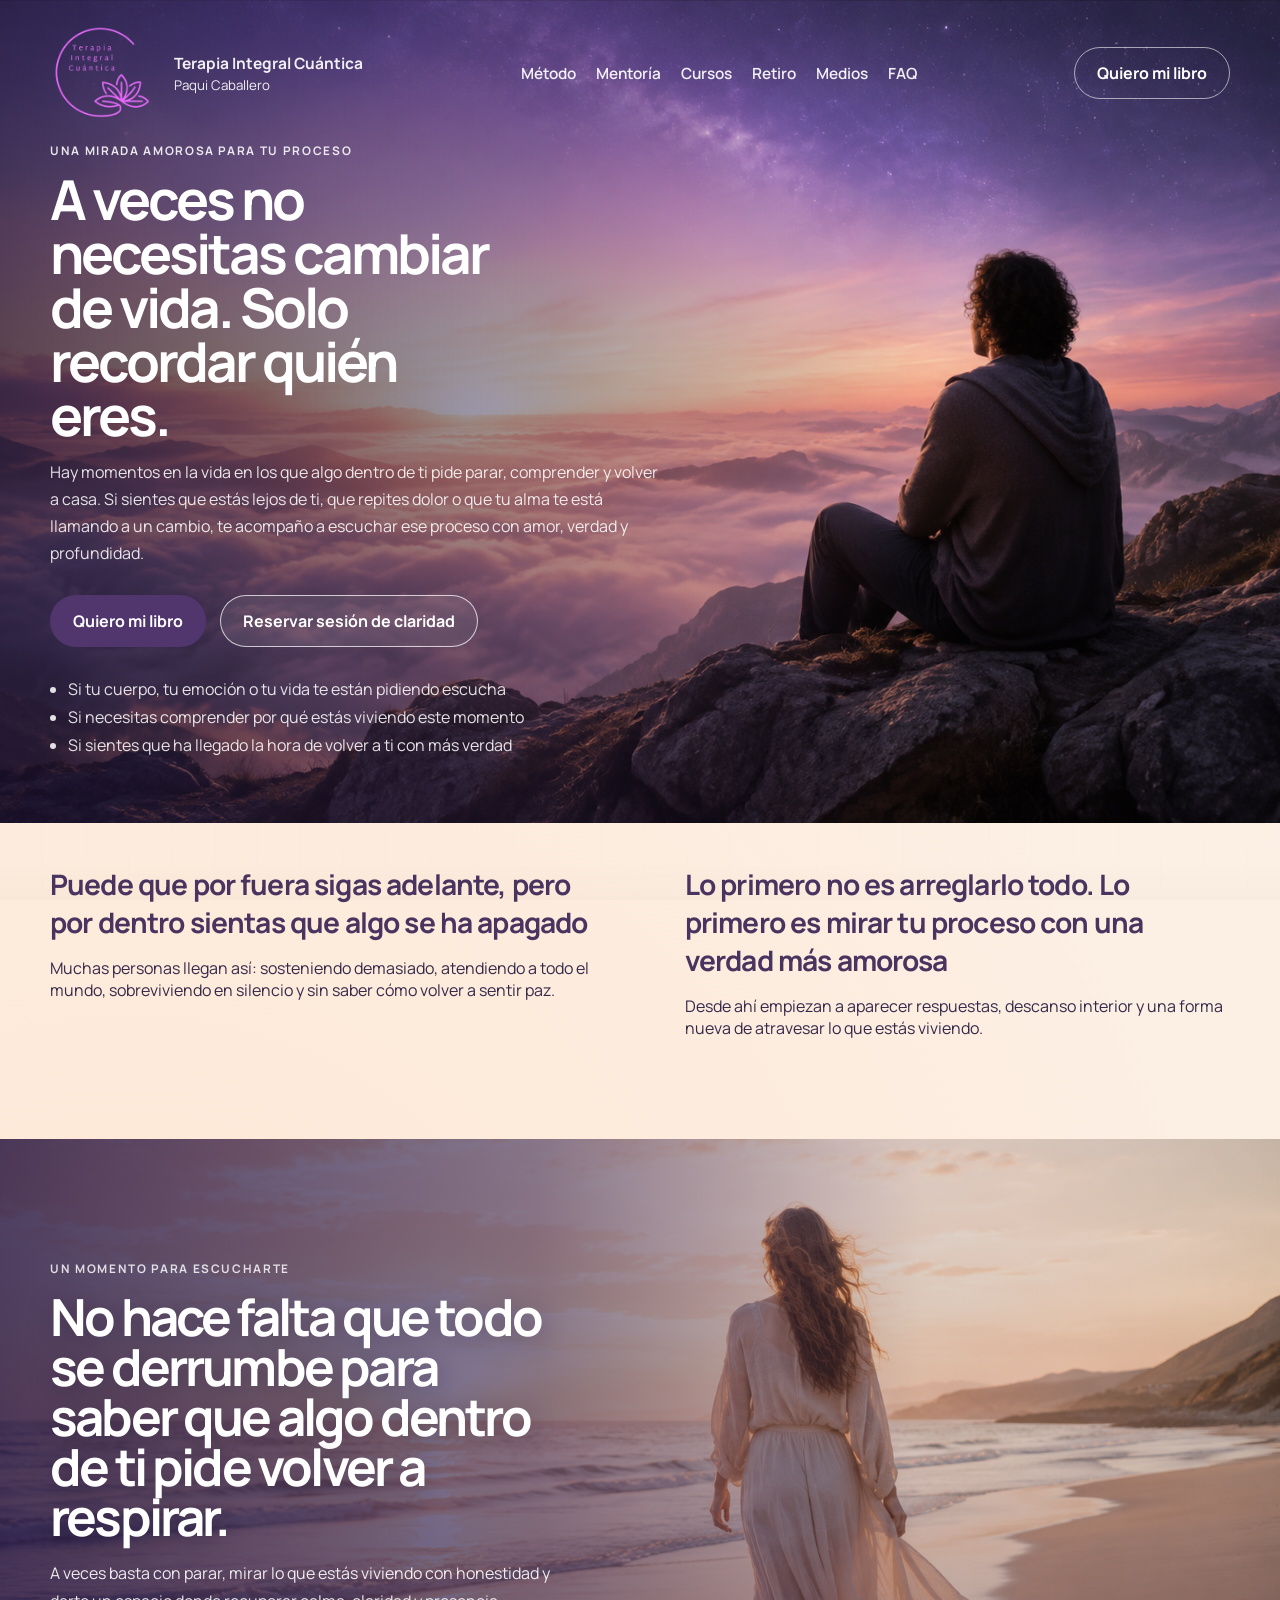
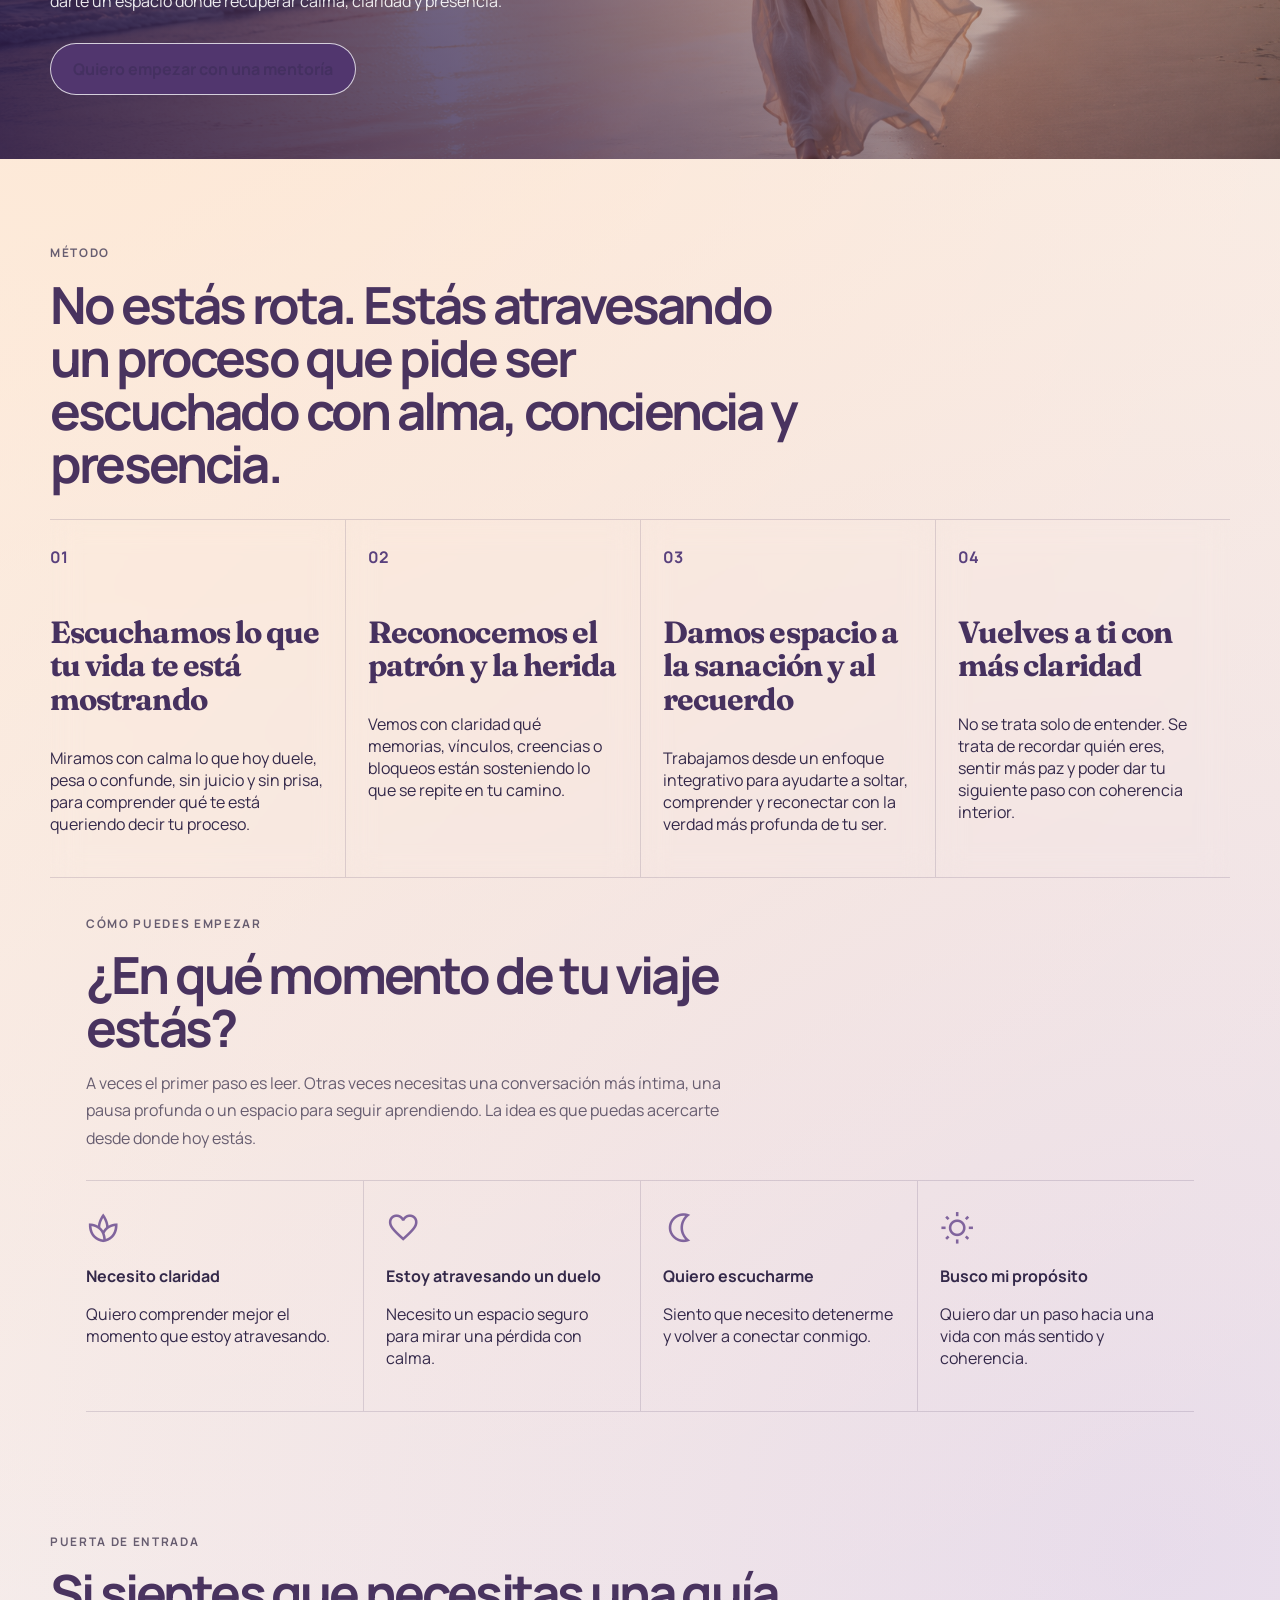
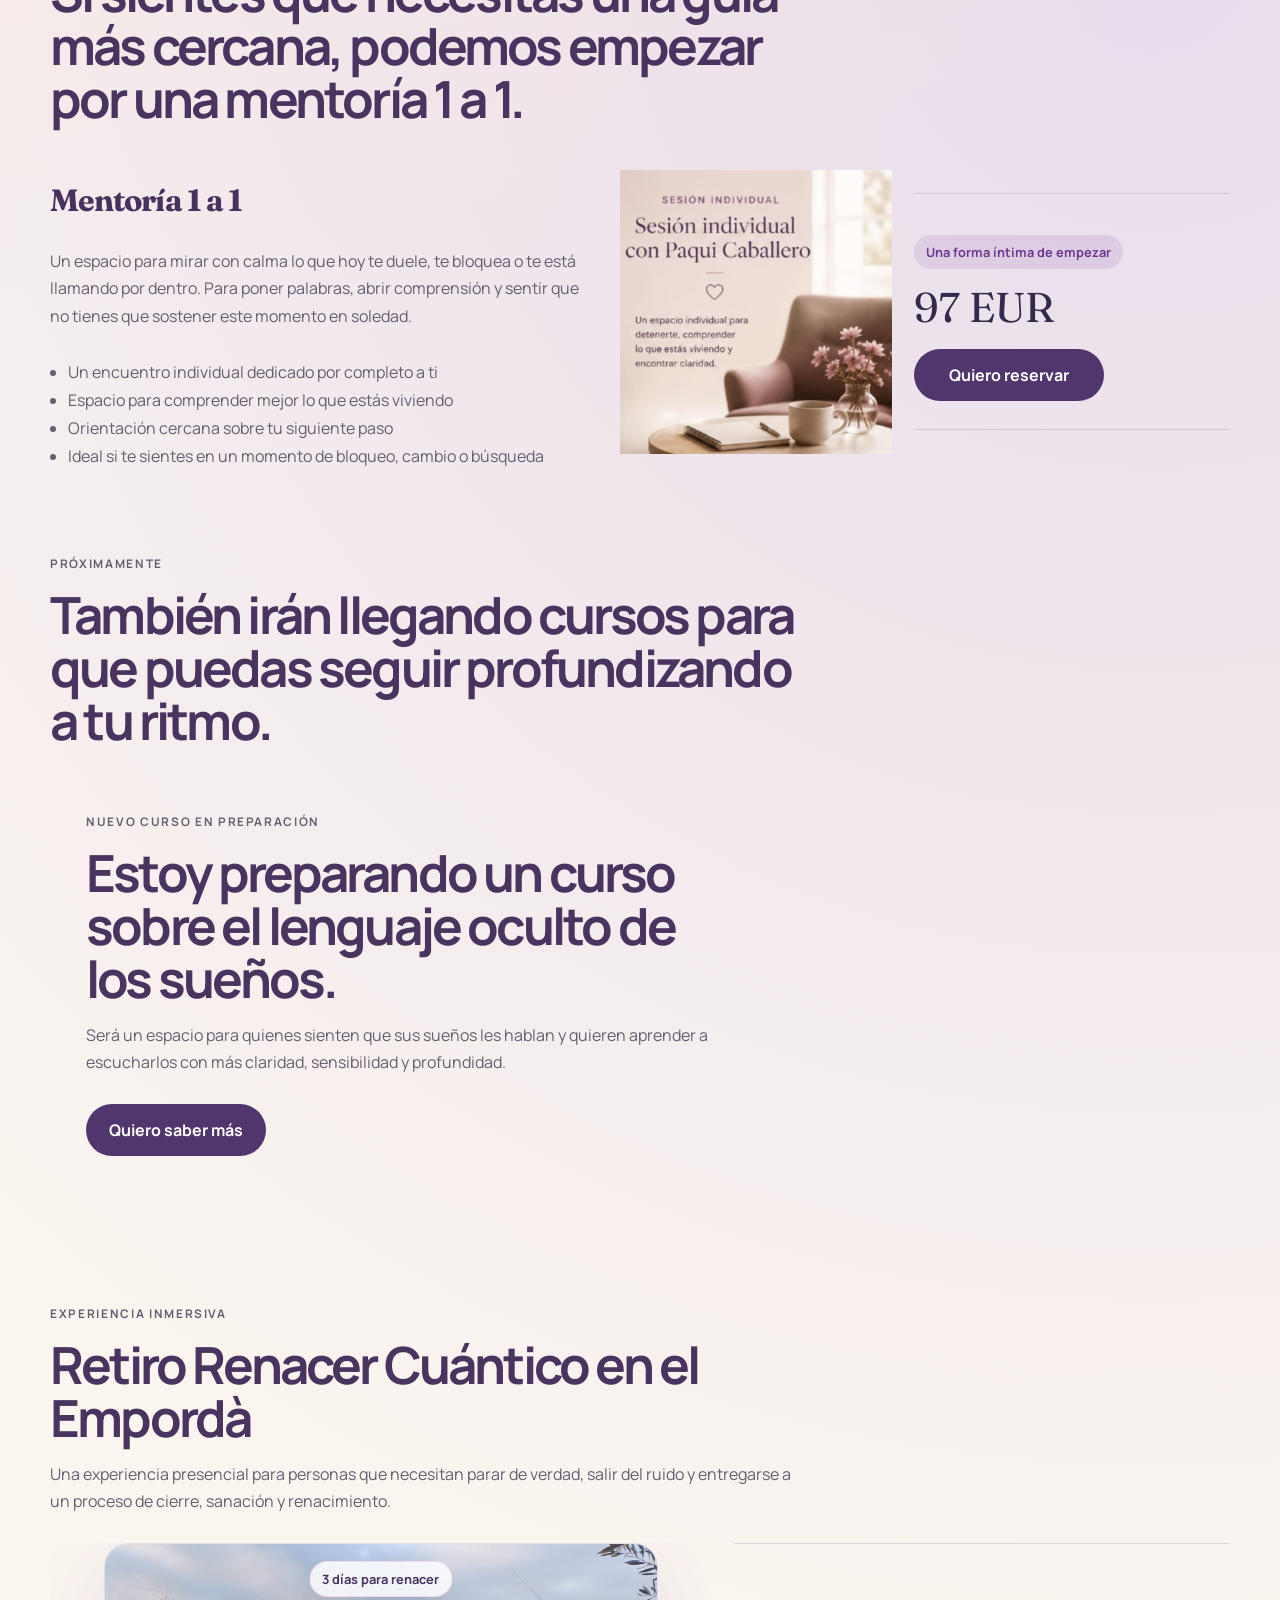
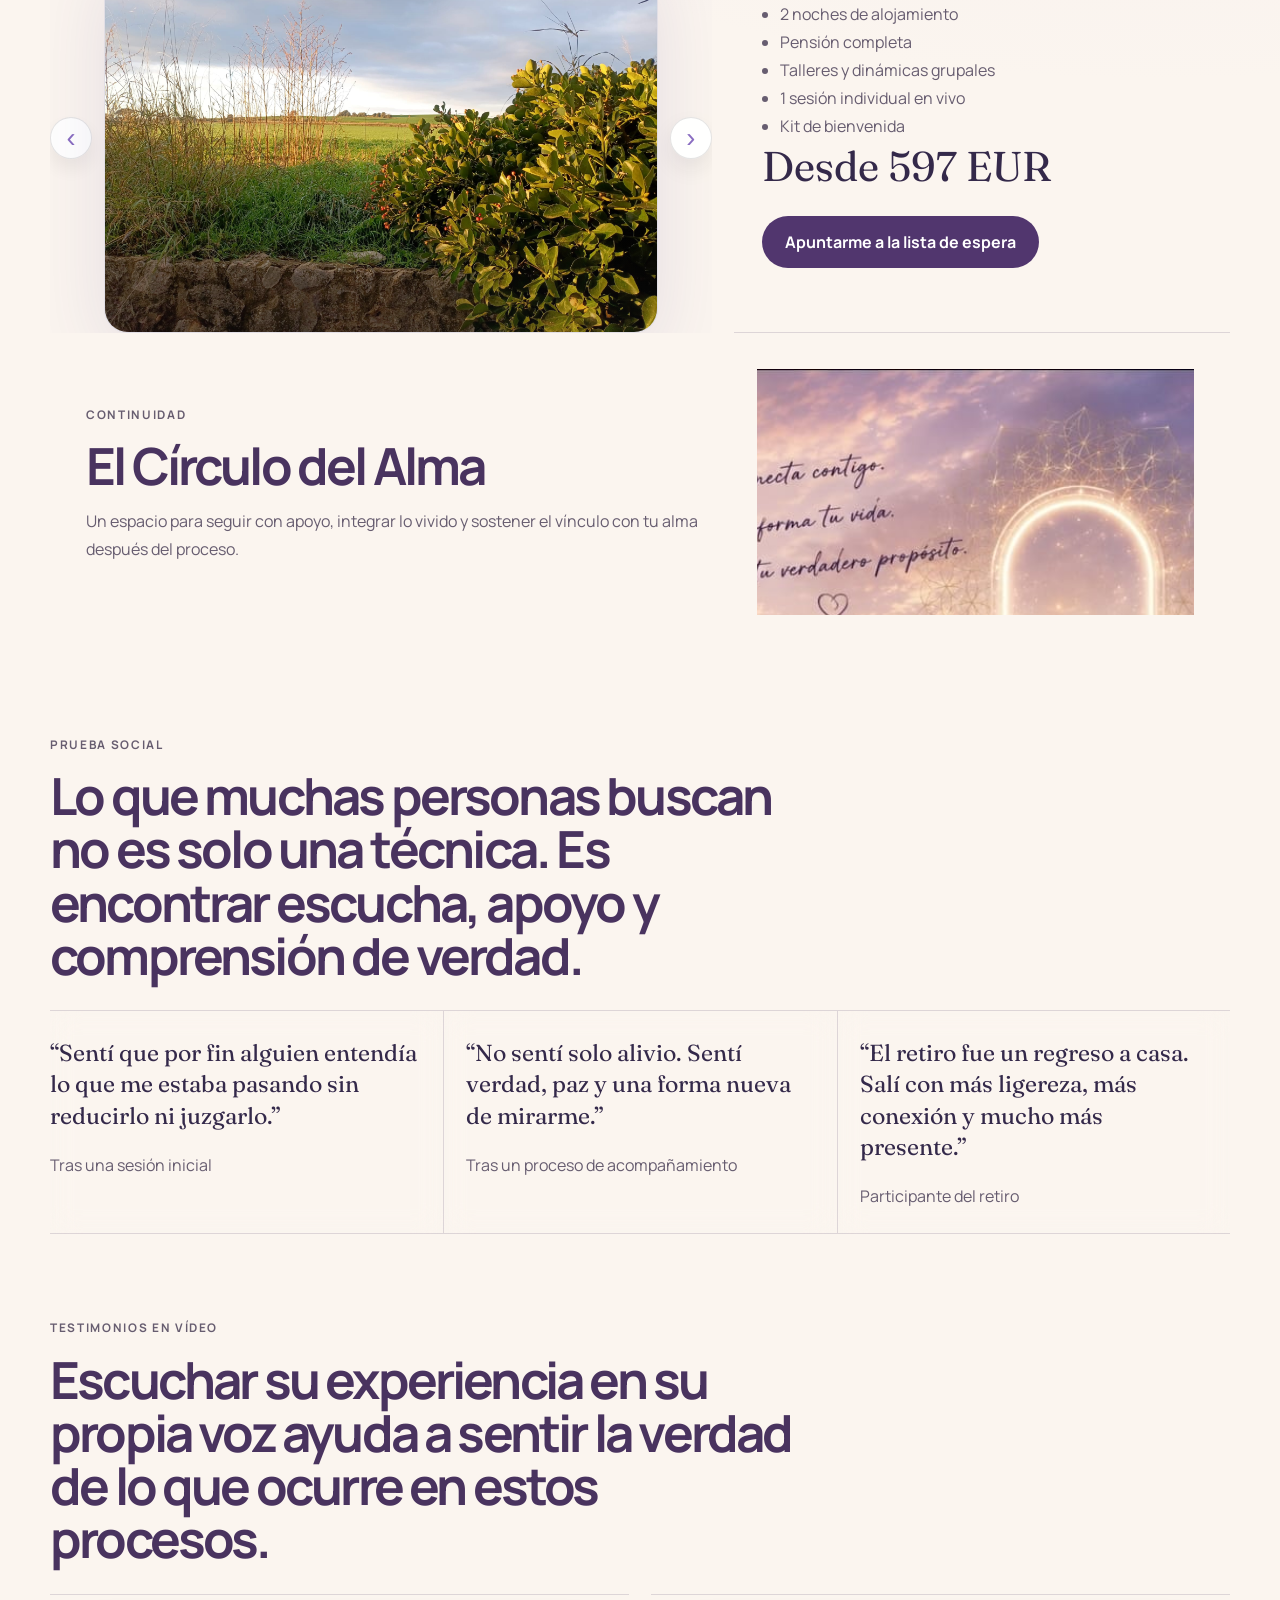
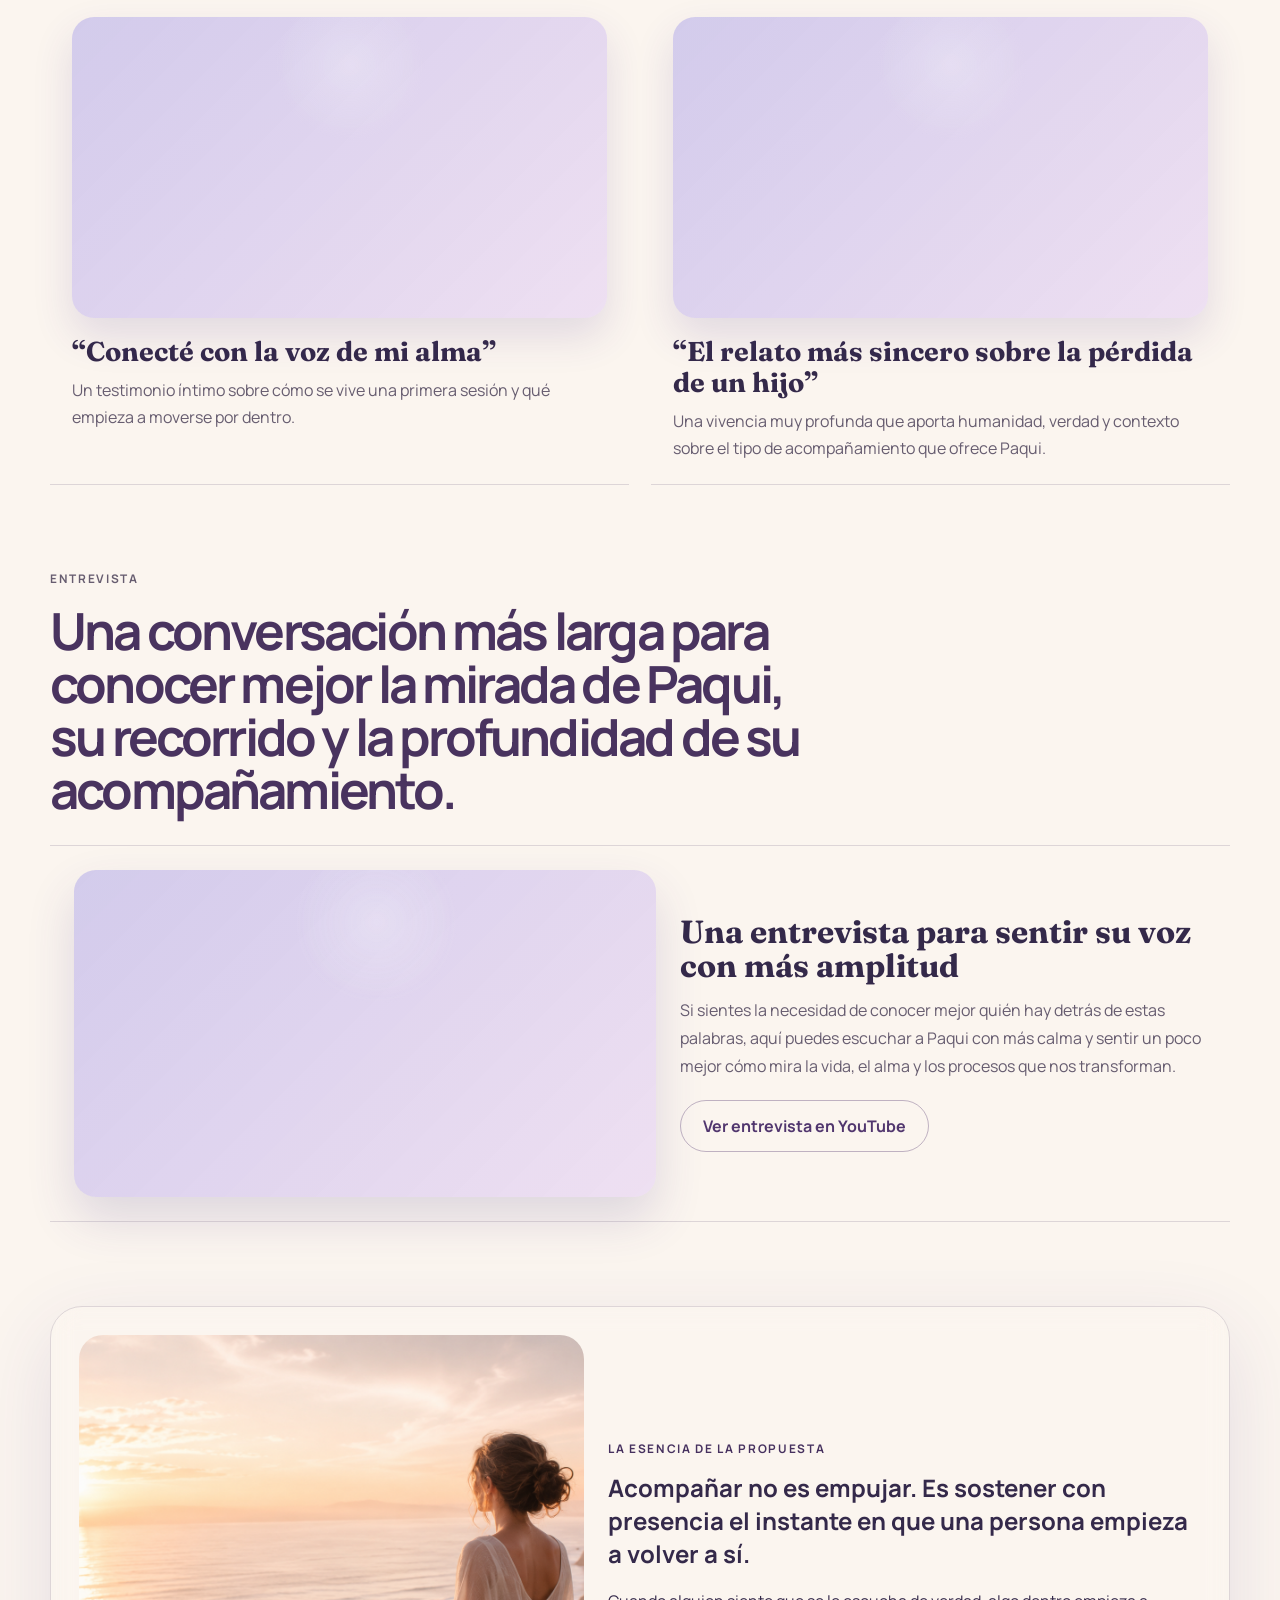
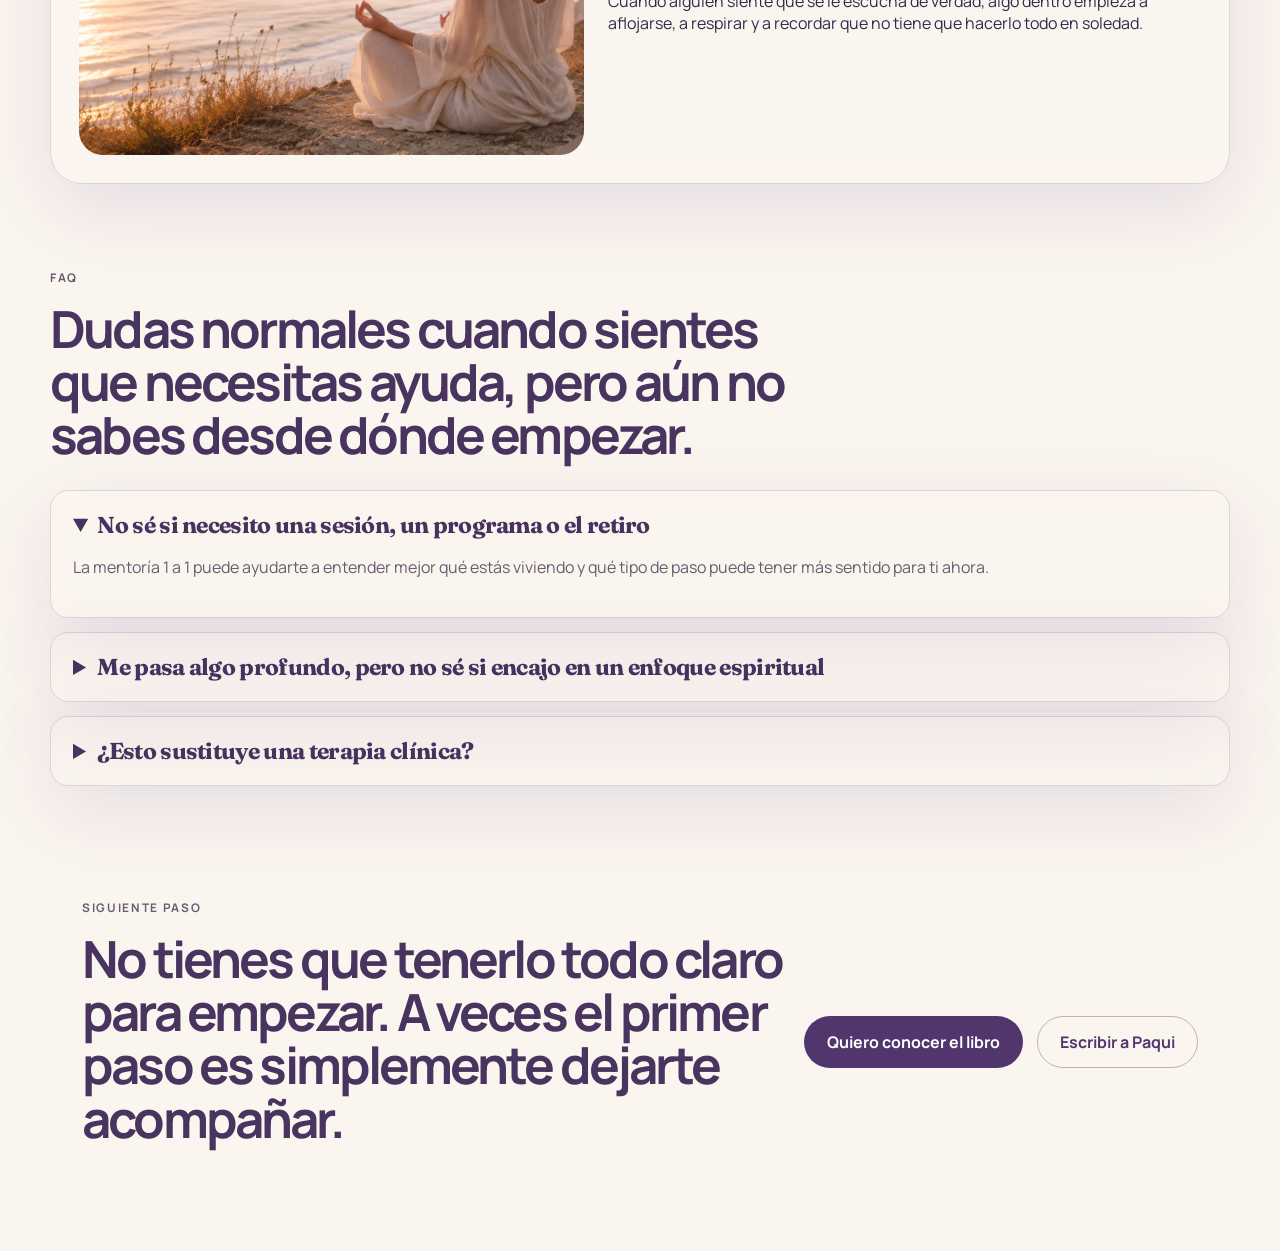
==== index.html @ 4f7891d9 "Use inclusive neutral language in site copy" ====
<!DOCTYPE html>
<html lang="es">
<head>
  <meta charset="UTF-8">
  <meta name="viewport" content="width=device-width, initial-scale=1.0">
  <title>Terapia Integral Cuántica | Claridad, paz y dirección</title>
  <meta
    name="description"
    content="Acompañamiento integrativo para personas en momentos de bloqueo, cambio o dolor emocional. Descubre el libro, la mentoría 1 a 1 y las experiencias de transformación de Paqui Caballero."
  >
  <link rel="preconnect" href="https://fonts.googleapis.com">
  <link rel="preconnect" href="https://fonts.gstatic.com" crossorigin>
  <link href="https://fonts.googleapis.com/css2?family=Fraunces:opsz,wght@9..144,500;9..144,700&family=Manrope:wght@400;500;600;700&display=swap" rel="stylesheet">
  <link href="https://fonts.googleapis.com/css2?family=Material+Symbols+Outlined:opsz,wght,FILL,GRAD@24,400,0,0" rel="stylesheet">
  <link rel="stylesheet" href="./styles.css">
</head>
<body class="theme-home modern-redesign">
  <div class="page-shell">
    <header class="site-header">
      <a class="brand" href="./index.html">
        <span class="brand-mark">
          <img src="./logo-web.png" alt="Logo de Terapia Integral Cuántica">
        </span>
        <span class="brand-copy">
          <strong>Terapia Integral Cuántica</strong>
          <small>Paqui Caballero</small>
        </span>
      </a>
      <nav class="site-nav">
        <a href="#metodo">Método</a>
        <a href="#mentoria">Mentoría</a>
        <a href="#cursos">Cursos</a>
        <a href="#retiro">Retiro</a>
        <a href="./medios.html">Medios</a>
        <a href="#faq">FAQ</a>
      </nav>
      <a class="button button-ghost" href="./libro.html">Quiero mi libro</a>
    </header>

    <main>
      <section class="hero">
        <div class="hero-copy">
          <p class="eyebrow">Una mirada amorosa para tu proceso</p>
          <h1>A veces no necesitas cambiar de vida. Solo recordar quién eres.</h1>
          <p class="hero-text">
            Hay momentos en la vida en los que algo dentro de ti pide parar, comprender y volver a casa.
            Si sientes que estás lejos de ti, que repites dolor o que tu alma te está llamando a un cambio,
            te acompaño a escuchar ese proceso con amor, verdad y profundidad.
          </p>
          <div class="hero-actions">
            <a class="button" href="./libro.html">Quiero mi libro</a>
            <a class="button button-secondary" href="#plan-a">Reservar sesión de claridad</a>
          </div>
          <ul class="hero-signals">
            <li>Si tu cuerpo, tu emoción o tu vida te están pidiendo escucha</li>
            <li>Si necesitas comprender por qué estás viviendo este momento</li>
            <li>Si sientes que ha llegado la hora de volver a ti con más verdad</li>
          </ul>
        </div>

        <aside class="hero-card">
          <div class="portrait-wrap">
            <img class="paqui-portrait" src="./media-kit-assets/asset-001.png" alt="Paqui Caballero">
          </div>
          <span class="card-kicker">Lo que empieza a cambiar</span>
          <ul class="ladder">
            <li><strong>Más paz:</strong> cuando dejas de luchar contra lo que sientes</li>
            <li><strong>Más comprensión:</strong> cuando pones luz sobre tu proceso</li>
            <li><strong>Más coherencia:</strong> cuando tu vida empieza a alinearse contigo</li>
            <li><strong>Más alma:</strong> cuando recuerdas que no estás rota, estás despertando</li>
          </ul>
          <p class="hero-card-note">
            Paqui une mirada educativa, sensibilidad espiritual y años de acompañamiento para ayudarte a leer tu proceso con más verdad y más amor.
          </p>
        </aside>
      </section>

      <section class="trust-strip">
        <div>
          <strong>Puede que por fuera sigas adelante, pero por dentro sientas que algo se ha apagado</strong>
          <p>Muchas personas llegan así: sosteniendo demasiado, atendiendo a todo el mundo, sobreviviendo en silencio y sin saber cómo volver a sentir paz.</p>
        </div>
        <div>
          <strong>Lo primero no es arreglarlo todo. Lo primero es mirar tu proceso con una verdad más amorosa</strong>
          <p>Desde ahí empiezan a aparecer respuestas, descanso interior y una forma nueva de atravesar lo que estás viviendo.</p>
        </div>
      </section>

      <section class="visual-statement" aria-label="Un momento para volver a ti">
        <img class="visual-statement-image" src="./assets/nueva-imagen/paseo-por-la-playa.png" alt="Persona caminando junto al mar al atardecer">
        <div class="visual-statement-copy">
          <p class="eyebrow">Un momento para escucharte</p>
          <h2>No hace falta que todo se derrumbe para saber que algo dentro de ti pide volver a respirar.</h2>
          <p>
            A veces basta con parar, mirar lo que estás viviendo con honestidad y darte un espacio donde recuperar calma, claridad y presencia.
          </p>
          <a class="button button-light" href="#mentoria">Quiero empezar con una mentoría</a>
        </div>
      </section>

      <section class="section split" id="metodo">
        <div class="section-heading">
          <p class="eyebrow">Método</p>
          <h2>No estás rota. Estás atravesando un proceso que pide ser escuchado con alma, conciencia y presencia.</h2>
        </div>
        <div class="method-grid">
          <article class="method-card">
            <span>01</span>
            <h3>Escuchamos lo que tu vida te está mostrando</h3>
            <p>Miramos con calma lo que hoy duele, pesa o confunde, sin juicio y sin prisa, para comprender qué te está queriendo decir tu proceso.</p>
          </article>
          <article class="method-card">
            <span>02</span>
            <h3>Reconocemos el patrón y la herida</h3>
            <p>Vemos con claridad qué memorias, vínculos, creencias o bloqueos están sosteniendo lo que se repite en tu camino.</p>
          </article>
          <article class="method-card">
            <span>03</span>
            <h3>Damos espacio a la sanación y al recuerdo</h3>
            <p>Trabajamos desde un enfoque integrativo para ayudarte a soltar, comprender y reconectar con la verdad más profunda de tu ser.</p>
          </article>
          <article class="method-card">
            <span>04</span>
            <h3>Vuelves a ti con más claridad</h3>
            <p>No se trata solo de entender. Se trata de recordar quién eres, sentir más paz y poder dar tu siguiente paso con coherencia interior.</p>
          </article>
        </div>
      </section>

      <section class="section accent-panel">
        <div class="section-heading narrow">
          <p class="eyebrow">Cómo puedes empezar</p>
          <h2>¿En qué momento de tu viaje estás?</h2>
          <p>
            A veces el primer paso es leer. Otras veces necesitas una conversación más íntima, una pausa profunda o un espacio para seguir aprendiendo.
            La idea es que puedas acercarte desde donde hoy estás.
          </p>
        </div>
        <div class="funnel-grid">
          <article class="journey-choice">
            <span class="material-symbols-outlined" aria-hidden="true">spa</span>
            <strong>Necesito claridad</strong>
            <p>Quiero comprender mejor el momento que estoy atravesando.</p>
          </article>
          <article class="journey-choice">
            <span class="material-symbols-outlined" aria-hidden="true">favorite</span>
            <strong>Estoy atravesando un duelo</strong>
            <p>Necesito un espacio seguro para mirar una pérdida con calma.</p>
          </article>
          <article class="journey-choice">
            <span class="material-symbols-outlined" aria-hidden="true">nightlight</span>
            <strong>Quiero escucharme</strong>
            <p>Siento que necesito detenerme y volver a conectar conmigo.</p>
          </article>
          <article class="journey-choice">
            <span class="material-symbols-outlined" aria-hidden="true">wb_sunny</span>
            <strong>Busco mi propósito</strong>
            <p>Quiero dar un paso hacia una vida con más sentido y coherencia.</p>
          </article>
        </div>
      </section>

      <section class="section" id="mentoria">
        <div class="section-heading">
          <p class="eyebrow">Puerta de entrada</p>
          <h2>Si sientes que necesitas una guía más cercana, podemos empezar por una mentoría 1 a 1.</h2>
        </div>
        <div class="offer-spotlight offer-spotlight-with-image">
          <div class="offer-copy">
            <h3>Mentoría 1 a 1</h3>
            <p>
              Un espacio para mirar con calma lo que hoy te duele, te bloquea o te está llamando por dentro.
              Para poner palabras, abrir comprensión y sentir que no tienes que sostener este momento en soledad.
            </p>
            <ul class="check-list">
              <li>Un encuentro individual dedicado por completo a ti</li>
              <li>Espacio para comprender mejor lo que estás viviendo</li>
              <li>Orientación cercana sobre tu siguiente paso</li>
              <li>Ideal si te sientes en un momento de bloqueo, cambio o búsqueda</li>
            </ul>
          </div>
          <figure class="offer-image">
            <img src="./assets/nueva-imagen/sesion-individual.jpg" alt="Espacio preparado para una sesión individual con Paqui Caballero">
          </figure>
          <div class="price-card price-card-session">
            <p class="price-card-top">Una forma íntima de empezar</p>
            <p class="price-now">97 EUR</p>
            <a
              class="button"
              href="https://www.paypal.com/ncp/payment/QM494CN8E8JZU"
            >Quiero reservar</a>
          </div>
        </div>
      </section>

      <section class="section" id="cursos">
        <div class="section-heading">
          <p class="eyebrow">Próximamente</p>
          <h2>También irán llegando cursos para que puedas seguir profundizando a tu ritmo.</h2>
        </div>
        <div class="community-section">
          <div class="section-heading narrow">
            <p class="eyebrow">Nuevo curso en preparación</p>
            <h2>Estoy preparando un curso sobre el lenguaje oculto de los sueños.</h2>
            <p>
              Será un espacio para quienes sienten que sus sueños les hablan y quieren aprender a escucharlos con más claridad, sensibilidad y profundidad.
            </p>
            <div class="contact-actions">
              <a class="button" href="mailto:hola.terapia.integral.cuantica@gmail.com?subject=Quiero%20saber%20m%C3%A1s%20sobre%20el%20curso%20de%20sue%C3%B1os">Quiero saber más</a>
            </div>
          </div>
        </div>
      </section>

      <section class="section retreat-section" id="retiro">
        <div class="section-heading">
          <p class="eyebrow">Experiencia inmersiva</p>
          <h2>Retiro Renacer Cuántico en el Empordà</h2>
          <p>Una experiencia presencial para personas que necesitan parar de verdad, salir del ruido y entregarse a un proceso de cierre, sanación y renacimiento.</p>
        </div>
        <div class="retreat-layout">
          <div class="retreat-card scenic">
            <div class="retreat-slider retreat-slider-hero" data-slider>
              <button class="retreat-slider-nav retreat-slider-prev" type="button" aria-label="Imagen anterior" data-slider-prev>&lsaquo;</button>
              <div class="retreat-slider-viewport">
                <div class="retreat-slider-track" data-slider-track>
                  <figure class="retreat-slide">
                    <img src="./assets/emporda/emporda-1.jpeg" alt="Paisaje del Empordà con campo abierto y cielo amplio">
                  </figure>
                  <figure class="retreat-slide">
                    <img src="./assets/emporda/emporda-2.jpeg" alt="Muro de piedra y vegetación del Empordà con luz cálida">
                  </figure>
                  <figure class="retreat-slide">
                    <img src="./assets/emporda/emporda-3.jpeg" alt="Detalle natural del Empordà con arbustos, árbol y campo al fondo">
                  </figure>
                </div>
              </div>
              <button class="retreat-slider-nav retreat-slider-next" type="button" aria-label="Siguiente imagen" data-slider-next>&rsaquo;</button>
            </div>
            <span class="scenic-label">3 días para renacer</span>
          </div>
          <div class="retreat-card details">
            <ul class="check-list">
              <li>2 noches de alojamiento</li>
              <li>Pensión completa</li>
              <li>Talleres y dinámicas grupales</li>
              <li>1 sesión individual en vivo</li>
              <li>Kit de bienvenida</li>
            </ul>
            <p class="retreat-price">Desde 597 EUR</p>
            <a
              class="button"
              href="#formulario-retiro"
              data-open-modal="formulario-retiro"
            >Apuntarme a la lista de espera</a>
          </div>
        </div>
      </section>

      <section class="section community-section">
        <div class="community-content">
          <div class="section-heading narrow">
            <p class="eyebrow">Continuidad</p>
            <h2>El Círculo del Alma</h2>
            <p>
              Un espacio para seguir con apoyo, integrar lo vivido y sostener el vínculo con tu alma después del proceso.
            </p>
          </div>
          <figure class="community-image">
            <img src="./assets/nueva-imagen/camino-compartido.jpg" alt="Dos personas caminando hacia un paisaje luminoso">
          </figure>
        </div>
      </section>

      <section class="section testimonials">
        <div class="section-heading">
          <p class="eyebrow">Prueba social</p>
          <h2>Lo que muchas personas buscan no es solo una técnica. Es encontrar escucha, apoyo y comprensión de verdad.</h2>
        </div>
        <div class="testimonial-grid">
          <blockquote>
            <p>“Sentí que por fin alguien entendía lo que me estaba pasando sin reducirlo ni juzgarlo.”</p>
            <cite>Tras una sesión inicial</cite>
          </blockquote>
          <blockquote>
            <p>“No sentí solo alivio. Sentí verdad, paz y una forma nueva de mirarme.”</p>
            <cite>Tras un proceso de acompañamiento</cite>
          </blockquote>
          <blockquote>
            <p>“El retiro fue un regreso a casa. Salí con más ligereza, más conexión y mucho más presente.”</p>
            <cite>Participante del retiro</cite>
          </blockquote>
        </div>
      </section>

      <section class="section video-testimonials">
        <div class="section-heading">
          <p class="eyebrow">Testimonios en vídeo</p>
          <h2>Escuchar su experiencia en su propia voz ayuda a sentir la verdad de lo que ocurre en estos procesos.</h2>
        </div>
        <div class="video-testimonial-grid">
          <article class="video-testimonial-card">
            <div class="video-embed-wrap">
              <iframe
                src="https://www.youtube.com/embed/TyivC10zkYg"
                title="¿Qué pasó en mi primera sesión? Testimonio de Terapia Integral Cuántica"
                loading="lazy"
                allow="accelerometer; autoplay; clipboard-write; encrypted-media; gyroscope; picture-in-picture; web-share"
                referrerpolicy="strict-origin-when-cross-origin"
                allowfullscreen
              ></iframe>
            </div>
            <h3>“Conecté con la voz de mi alma”</h3>
            <p>Un testimonio íntimo sobre cómo se vive una primera sesión y qué empieza a moverse por dentro.</p>
          </article>
          <article class="video-testimonial-card">
            <div class="video-embed-wrap">
              <iframe
                src="https://www.youtube.com/embed/ORbX2JfoEhc"
                title="El relat més sincer sobre la pèrdua d'un fill"
                loading="lazy"
                allow="accelerometer; autoplay; clipboard-write; encrypted-media; gyroscope; picture-in-picture; web-share"
                referrerpolicy="strict-origin-when-cross-origin"
                allowfullscreen
              ></iframe>
            </div>
            <h3>“El relato más sincero sobre la pérdida de un hijo”</h3>
            <p>Una vivencia muy profunda que aporta humanidad, verdad y contexto sobre el tipo de acompañamiento que ofrece Paqui.</p>
          </article>
        </div>
      </section>

      <section class="section media-feature">
        <div class="section-heading">
          <p class="eyebrow">Entrevista</p>
          <h2>Una conversación más larga para conocer mejor la mirada de Paqui, su recorrido y la profundidad de su acompañamiento.</h2>
        </div>
        <div class="media-feature-card">
          <div class="video-embed-wrap media-feature-video">
            <iframe
              src="https://www.youtube.com/embed/LA8KyrS-5vQ"
              title="Entrevista en directo con Paqui Caballero"
              loading="lazy"
              allow="accelerometer; autoplay; clipboard-write; encrypted-media; gyroscope; picture-in-picture; web-share"
              referrerpolicy="strict-origin-when-cross-origin"
              allowfullscreen
            ></iframe>
          </div>
          <div class="media-feature-copy">
            <h3>Una entrevista para sentir su voz con más amplitud</h3>
            <p>
              Si sientes la necesidad de conocer mejor quién hay detrás de estas palabras, aquí puedes escuchar a Paqui con más calma
              y sentir un poco mejor cómo mira la vida, el alma y los procesos que nos transforman.
            </p>
            <a class="button button-secondary" href="https://www.youtube.com/live/LA8KyrS-5vQ" target="_blank" rel="noreferrer">Ver entrevista en YouTube</a>
          </div>
        </div>
      </section>

      <section class="section visual-quote-section">
        <div class="visual-quote-card">
          <div class="visual-quote-image">
            <img src="./assets/nueva-imagen/pausa-frente-al-mar.png" alt="Persona sentada frente al mar en un momento de calma">
          </div>
          <div class="visual-quote-copy">
            <p class="eyebrow">La esencia de la propuesta</p>
            <h2>Acompañar no es empujar. Es sostener con presencia el instante en que una persona empieza a volver a sí.</h2>
            <p>
              Cuando alguien siente que se le escucha de verdad, algo dentro empieza a aflojarse, a respirar y a recordar que no tiene que hacerlo todo en soledad.
            </p>
          </div>
        </div>
      </section>

      <section class="section faq-section" id="faq">
        <div class="section-heading">
          <p class="eyebrow">FAQ</p>
          <h2>Dudas normales cuando sientes que necesitas ayuda, pero aún no sabes desde dónde empezar.</h2>
        </div>
        <div class="faq-list">
          <details open>
            <summary>No sé si necesito una sesión, un programa o el retiro</summary>
            <p>La mentoría 1 a 1 puede ayudarte a entender mejor qué estás viviendo y qué tipo de paso puede tener más sentido para ti ahora.</p>
          </details>
          <details>
            <summary>Me pasa algo profundo, pero no sé si encajo en un enfoque espiritual</summary>
            <p>No necesitas tener un lenguaje espiritual previo. Lo importante es lo que estás viviendo y tu disposición a mirarlo con verdad. El acompañamiento parte siempre de tu momento real.</p>
          </details>
          <details>
            <summary>¿Esto sustituye una terapia clínica?</summary>
            <p>No. La propuesta se presenta como acompañamiento integrativo y de crecimiento personal. Si existiera una necesidad clínica, debe derivarse al profesional correspondiente.</p>
          </details>
        </div>
      </section>

      <section class="section contact-panel" id="contacto">
        <div>
          <p class="eyebrow">Siguiente paso</p>
          <h2>No tienes que tenerlo todo claro para empezar. A veces el primer paso es simplemente dejarte acompañar.</h2>
        </div>
        <div class="contact-actions">
          <a class="button" href="./libro.html">Quiero conocer el libro</a>
          <a class="button button-secondary" href="mailto:hola.terapia.integral.cuantica@gmail.com?subject=Quiero%20hablar%20con%20Paqui">Escribir a Paqui</a>
        </div>
      </section>
    </main>

    <div class="retreat-modal" id="formulario-retiro" aria-hidden="true">
      <div class="retreat-modal-backdrop" data-close-modal></div>
      <div class="retreat-modal-dialog" role="dialog" aria-modal="true" aria-labelledby="retreat-modal-title">
        <button class="retreat-modal-close" type="button" aria-label="Cerrar formulario" data-close-modal>&times;</button>
        <div class="section-heading narrow">
          <p class="eyebrow">Formulario del retiro</p>
          <h2 id="retreat-modal-title">Si sientes que este retiro puede ser para ti, puedes dejar aquí tus datos y tu preferencia.</h2>
          <p>
            Completa este paso y después podrás continuar a la reserva con PayPal si ya quieres asegurar tu plaza.
          </p>
        </div>
        <form
          class="retreat-interest-form"
          data-retreat-form
          data-paypal-url="https://www.paypal.com/ncp/payment/7JB9PLMHAYT2L"
        >
          <div class="retreat-form-grid">
            <label>
              Nombre y apellidos
              <input type="text" name="name" autocomplete="name" placeholder="Tu nombre completo" required>
            </label>
            <label>
              Email
              <input type="email" name="email" autocomplete="email" placeholder="tu@email.com" required>
            </label>
            <label>
              Teléfono
              <input type="tel" name="phone" autocomplete="tel" placeholder="Tu teléfono" required>
            </label>
            <label>
              Ciudad o país
              <input type="text" name="location" autocomplete="address-level2" placeholder="Desde dónde vendrías">
            </label>
            <label>
              ¿Cómo prefieres asistir?
              <select name="attendance_preference" required>
                <option value="">Selecciona una opción</option>
                <option value="quiero-reservar">Quiero reservar ya</option>
                <option value="quiero-mas-info">Quiero más información primero</option>
                <option value="tengo-que-valorar-fechas">Tengo que valorar fechas</option>
              </select>
            </label>
            <label>
              ¿Cómo supiste de Paqui?
              <input type="text" name="source" placeholder="Instagram, recomendación, libro, entrevista...">
            </label>
          </div>
          <label>
            ¿Qué te está llamando de este retiro?
            <textarea name="motivation" rows="4" placeholder="Cuéntale brevemente qué estás viviendo o qué te gustaría transformar" required></textarea>
          </label>
          <label>
            ¿Hay algo importante que quieras que sepamos?
            <textarea name="notes" rows="3" placeholder="Disponibilidad, dudas, situación personal, necesidades..."></textarea>
          </label>
          <label class="checkbox retreat-form-consent">
            <input type="checkbox" name="consent" required>
            <span>He leído la información y acepto que Paqui o su equipo puedan contactarme para gestionar mi interés en el retiro.</span>
          </label>
          <div class="retreat-form-actions">
            <button class="button" type="submit">Enviar y continuar a PayPal</button>
            <button class="button button-ghost" type="button" data-close-modal>Seguir mirando</button>
          </div>
          <p class="retreat-form-note" data-retreat-form-note>
            Primero recogemos tus datos y después te llevamos a la reserva con PayPal.
          </p>
        </form>
      </div>
    </div>
  </div>

  <script src="./script.js"></script>
</body>
</html>
---- styles.css ----
:root {
  --bg: #f3efff;
  --panel: rgba(255, 255, 255, 0.84);
  --panel-strong: #ffffff;
  --ink: #272727;
  --muted: #575757;
  --line: rgba(39, 39, 39, 0.12);
  --gold: #9d86ff;
  --gold-deep: #bc8cff;
  --clay: #7f73f2;
  --heading-tint: #6f63c9;
  --heading-shadow: 0 6px 18px rgba(157, 134, 255, 0.14);
  --forest: #272727;
  --mist: #ece4ff;
  --shadow: 0 24px 80px rgba(69, 53, 139, 0.12);
  --radius-xl: 32px;
  --radius-lg: 24px;
  --radius-md: 18px;
  --max-width: 1180px;
}

/* Editorial visual system: shared by the home, book and media pages. */
.modern-redesign {
  --ink: #34294a;
  --muted: #675d70;
  --heading-tint: #46315f;
  --heading-shadow: none;
  --line: rgba(70, 49, 95, 0.16);
  --panel: transparent;
  --gold: #8a6dc1;
  --gold-deep: #59407d;
  --clay: #59407d;
  --forest: #46315f;
  background:
    radial-gradient(circle at 10% 16%, rgba(255, 226, 202, 0.72), transparent 26%),
    radial-gradient(circle at 90% 34%, rgba(206, 188, 231, 0.44), transparent 28%),
    #fbf5ef;
}

.modern-redesign .page-shell {
  position: relative;
}

.modern-redesign .site-header {
  padding: 18px 0;
  backdrop-filter: none;
}

.modern-redesign .site-header:not(.simple) {
  position: sticky;
}

.modern-redesign .site-nav a {
  color: #514361;
  font-weight: 600;
}

.modern-redesign.theme-home:not(.theme-media) .site-header {
  position: absolute;
  top: 0;
  right: 0;
  left: 0;
  z-index: 20;
  margin: 0;
}

.modern-redesign.theme-home:not(.theme-media) .brand,
.modern-redesign.theme-home:not(.theme-media) .brand-copy small,
.modern-redesign.theme-home:not(.theme-media) .site-nav a {
  color: rgba(255, 255, 255, 0.92);
}

.modern-redesign.theme-home:not(.theme-media) .site-nav a:hover,
.modern-redesign.theme-home:not(.theme-media) .site-nav a:focus-visible {
  color: #ffffff;
}

.modern-redesign.theme-home:not(.theme-media) .site-header .button-ghost {
  color: #ffffff;
  border-color: rgba(255, 255, 255, 0.58);
}

.modern-redesign.theme-home:not(.theme-media) .hero {
  width: 100vw;
  margin-right: calc(50% - 50vw);
  margin-left: calc(50% - 50vw);
  border-radius: 0;
  padding-top: 142px;
  padding-right: max(32px, calc((100vw - var(--max-width)) / 2));
  padding-left: max(32px, calc((100vw - var(--max-width)) / 2));
}

.modern-redesign .button {
  min-height: 52px;
  background: #51366e;
  box-shadow: none;
}

.modern-redesign .button:hover,
.modern-redesign .button:focus-visible {
  background: #39234f;
  box-shadow: none;
}

.modern-redesign .button-secondary,
.modern-redesign .button-ghost {
  background: transparent;
  color: #51366e;
  border-color: rgba(81, 54, 110, 0.35);
}

.modern-redesign .hero {
  grid-template-columns: minmax(0, 1fr);
  min-height: 610px;
  padding: clamp(36px, 5vw, 72px);
  border-radius: 34px;
  background:
    linear-gradient(90deg, rgba(28, 18, 50, 0.72) 0%, rgba(43, 29, 67, 0.42) 43%, rgba(46, 28, 67, 0.04) 72%),
    url("./assets/nueva-imagen/hero-celestial-v2.png") center / cover;
  box-shadow: none;
}

.modern-redesign .hero-copy {
  align-self: center;
  max-width: 610px;
}

.modern-redesign .hero .eyebrow,
.modern-redesign .hero .hero-text,
.modern-redesign .hero-signals {
  color: rgba(255, 255, 255, 0.87);
}

.modern-redesign .hero h1,
.modern-redesign .book-hero h1,
.modern-redesign .media-hero h1,
.modern-redesign .section-heading h2,
.modern-redesign .contact-panel h2,
.modern-redesign .checkout-copy h2,
.modern-redesign .media-callout-card h2 {
  font-family: "Manrope", sans-serif;
  font-weight: 700;
  letter-spacing: -0.055em;
}

.modern-redesign .hero h1 {
  max-width: 13ch;
  color: #ffffff;
  font-size: clamp(2.4rem, 4.3vw, 4.5rem);
  text-shadow: none;
}

.modern-redesign .hero .button {
  color: #ffffff;
  background: #51366e;
  border-color: transparent;
}

.modern-redesign .hero .button-secondary {
  background: rgba(255, 255, 255, 0.08);
  color: #ffffff;
  border-color: rgba(255, 255, 255, 0.72);
}

.modern-redesign .hero .button-secondary:hover,
.modern-redesign .hero .button-secondary:focus-visible {
  background: rgba(255, 255, 255, 0.18);
}

.modern-redesign .hero-card {
  display: none;
}

.modern-redesign .hero-card .card-kicker {
  background: transparent;
  padding: 0;
  color: rgba(255, 255, 255, 0.78);
}

.modern-redesign .hero-card .ladder,
.modern-redesign .hero-card-note {
  color: rgba(255, 255, 255, 0.86);
}

.modern-redesign .paqui-portrait {
  width: 150px;
  height: 150px;
  border-color: rgba(255, 255, 255, 0.82);
  box-shadow: none;
}

.modern-redesign .trust-strip,
.modern-redesign .accent-panel,
.modern-redesign .community-section,
.modern-redesign .contact-panel,
.modern-redesign .checkout-box,
.modern-redesign .offer-spotlight,
.modern-redesign .author-feature,
.modern-redesign .media-hero-card,
.modern-redesign .media-callout-card {
  border: 0;
  border-radius: 0;
  background: transparent;
  box-shadow: none;
  backdrop-filter: none;
}

.modern-redesign .trust-strip {
  gap: clamp(30px, 7vw, 100px);
  padding: 42px 0 0;
}

.modern-redesign .trust-strip strong {
  font-family: "Manrope", sans-serif;
  font-size: clamp(1.35rem, 2.2vw, 2.05rem);
  color: #49335f;
}

.modern-redesign .section-heading h2,
.modern-redesign .contact-panel h2,
.modern-redesign .checkout-copy h2,
.modern-redesign .media-callout-card h2 {
  color: #49335f;
}

.modern-redesign .method-grid,
.modern-redesign .funnel-grid,
.modern-redesign .testimonial-grid {
  gap: 0;
  border-top: 1px solid var(--line);
}

.modern-redesign .method-card,
.modern-redesign .funnel-grid article,
.modern-redesign .testimonial-grid blockquote {
  padding: 26px 22px 26px 0;
  border: 0;
  border-radius: 0;
  border-bottom: 1px solid var(--line);
  background: transparent;
  box-shadow: none;
}

.modern-redesign .method-card + .method-card,
.modern-redesign .funnel-grid article + article,
.modern-redesign .testimonial-grid blockquote + blockquote {
  padding-left: 22px;
  border-left: 1px solid var(--line);
}

.modern-redesign .journey-choice .material-symbols-outlined {
  display: block;
  width: 42px;
  height: 42px;
  margin-bottom: 16px;
  color: #80649d;
  font-size: 2.15rem;
  line-height: 42px;
}

.modern-redesign .offer-spotlight {
  padding: 0;
  align-items: center;
}

.modern-redesign .offer-image {
  padding: 0;
  border: 0;
  border-radius: 0;
  background: transparent;
}

.modern-redesign .offer-image img {
  border-radius: 0;
  box-shadow: none;
}

.modern-redesign .price-card {
  padding: 28px 0;
  border: 0;
  border-top: 1px solid var(--line);
  border-bottom: 1px solid var(--line);
  border-radius: 0;
  background: transparent;
  box-shadow: none;
}

.modern-redesign .visual-statement {
  width: 100vw;
  min-height: 620px;
  margin-top: 84px;
  margin-right: calc(50% - 50vw);
  margin-left: calc(50% - 50vw);
  border-radius: 0;
}

.modern-redesign .visual-statement-copy {
  padding-right: max(32px, calc((100vw - var(--max-width)) / 2));
  padding-left: max(32px, calc((100vw - var(--max-width)) / 2));
}

.modern-redesign .visual-statement-copy h2 {
  font-family: "Manrope", sans-serif;
  font-weight: 700;
  letter-spacing: -0.055em;
}

.modern-redesign .retreat-card,
.modern-redesign .video-testimonial-card,
.modern-redesign .media-feature-card,
.modern-redesign .press-card,
.modern-redesign .soft-card {
  border: 0;
  border-radius: 0;
  background: transparent;
  box-shadow: none;
  backdrop-filter: none;
}

.modern-redesign .retreat-card.details,
.modern-redesign .video-testimonial-card,
.modern-redesign .media-feature-card,
.modern-redesign .press-card,
.modern-redesign .soft-card {
  border-top: 1px solid var(--line);
  border-bottom: 1px solid var(--line);
}

.modern-redesign .book-hero,
.modern-redesign .media-hero {
  min-height: 460px;
  padding: clamp(34px, 5vw, 68px);
  border-radius: 34px;
  background:
    linear-gradient(90deg, rgba(255, 251, 245, 0.94) 0%, rgba(255, 248, 242, 0.72) 48%, rgba(255, 241, 226, 0.12) 100%),
    url("./assets/nueva-imagen/lectura-al-atardecer.png") center / cover;
}

.modern-redesign .media-hero {
  background:
    linear-gradient(90deg, rgba(255, 251, 245, 0.94) 0%, rgba(255, 248, 242, 0.72) 48%, rgba(255, 241, 226, 0.12) 100%),
    url("./assets/nueva-imagen/sendero-al-mar.png") center / cover;
}

.modern-redesign .book-hero h1,
.modern-redesign .media-hero h1 {
  max-width: 13ch;
  color: #49335f;
  font-size: clamp(2.3rem, 4vw, 4rem);
}

.modern-redesign .book-mock {
  min-height: auto;
}

.modern-redesign .book-photo-frame,
.modern-redesign .floating-note,
.modern-redesign .book-scene,
.modern-redesign .book-scene-image,
.modern-redesign .community-image {
  border-radius: 0;
  box-shadow: none;
}

.modern-redesign .book-scene {
  padding: 0;
  border: 0;
  background: transparent;
}

.modern-redesign .press-grid {
  gap: 0;
  border-top: 1px solid var(--line);
}

.modern-redesign .press-card {
  padding: 28px 0;
}

@media (max-width: 980px) {
  .modern-redesign .hero,
  .modern-redesign .book-hero,
  .modern-redesign .media-hero {
    min-height: 0;
  }

  .modern-redesign .hero-card {
    padding-top: 24px;
    border-top: 1px solid rgba(255, 255, 255, 0.38);
  }

  .modern-redesign .method-card + .method-card,
  .modern-redesign .funnel-grid article + article,
  .modern-redesign .testimonial-grid blockquote + blockquote {
    padding-left: 0;
    border-left: 0;
  }
}

@media (max-width: 720px) {
  .modern-redesign.theme-home:not(.theme-media) .site-header {
    top: 0;
  }

  .modern-redesign .site-header {
    background: transparent;
    border-radius: 0;
  }

  .modern-redesign .hero,
  .modern-redesign .book-hero,
  .modern-redesign .media-hero {
    padding: 30px 22px;
    border-radius: 26px;
  }

  .modern-redesign.theme-home:not(.theme-media) .hero {
    padding: 138px 22px 30px;
    border-radius: 0;
  }

  .modern-redesign .hero {
    min-height: 620px;
    background-position: 61% center;
  }

  .modern-redesign .visual-statement {
    min-height: 580px;
    margin-top: 58px;
  }

  .modern-redesign .visual-statement-copy {
    padding: 28px 22px;
  }

  .modern-redesign .hero h1,
  .modern-redesign .book-hero h1,
  .modern-redesign .media-hero h1 {
    font-size: clamp(2.15rem, 9vw, 2.8rem);
  }

  .modern-redesign .trust-strip {
    padding-top: 30px;
  }
}

* {
  box-sizing: border-box;
}

html {
  scroll-behavior: smooth;
  background-color: #f3efff;
}

body {
  margin: 0;
  min-height: 100vh;
  font-family: "Manrope", sans-serif;
  color: var(--ink);
  background-color: #f3efff;
  background:
    radial-gradient(circle at 18% 12%, rgba(255, 255, 255, 0.98), transparent 30%),
    radial-gradient(circle at 78% 16%, rgba(157, 134, 255, 0.16), transparent 28%),
    radial-gradient(circle at 62% 12%, rgba(126, 115, 242, 0.16), transparent 23%),
    radial-gradient(circle at 28% 28%, rgba(203, 183, 255, 0.22), transparent 24%),
    radial-gradient(circle at 24% 78%, rgba(188, 140, 255, 0.08), transparent 26%),
    radial-gradient(circle at 86% 84%, rgba(157, 134, 255, 0.1), transparent 22%),
    linear-gradient(180deg, #faf8ff 0%, #f0ecff 48%, #fbf9ff 100%);
}

body.theme-book {
  background-color: #f1ebff;
  background:
    radial-gradient(circle at 54% 18%, rgba(255, 255, 255, 0.99), transparent 15%),
    radial-gradient(circle at 55% 20%, rgba(255, 236, 207, 0.18), transparent 7%),
    radial-gradient(ellipse at 40% 16%, rgba(92, 98, 230, 0.16), transparent 23%),
    radial-gradient(ellipse at 63% 16%, rgba(123, 103, 244, 0.2), transparent 25%),
    radial-gradient(ellipse at 33% 24%, rgba(167, 144, 255, 0.18), transparent 26%),
    radial-gradient(ellipse at 69% 25%, rgba(188, 140, 255, 0.16), transparent 28%),
    radial-gradient(ellipse at 51% 30%, rgba(219, 205, 255, 0.16), transparent 34%),
    linear-gradient(180deg, #f9f6ff 0%, #eeebff 44%, #faf8ff 100%);
}

body::before {
  content: "";
  position: fixed;
  inset: 0;
  pointer-events: none;
  background:
    radial-gradient(circle at 50% 24%, rgba(255, 255, 255, 0.12), transparent 18%),
    linear-gradient(transparent 95%, rgba(39, 39, 39, 0.025) 100%),
    repeating-linear-gradient(
      90deg,
      transparent 0,
      transparent 42px,
      rgba(157, 134, 255, 0.018) 42px,
      rgba(157, 134, 255, 0.018) 43px
    );
  opacity: 0.68;
}

body.theme-book::before {
  background:
    radial-gradient(circle at 52% 18%, rgba(255, 255, 255, 0.34), transparent 10%),
    radial-gradient(ellipse at 43% 22%, rgba(163, 149, 255, 0.1), transparent 18%),
    radial-gradient(ellipse at 59% 22%, rgba(122, 107, 242, 0.12), transparent 18%),
    linear-gradient(transparent 95%, rgba(39, 39, 39, 0.02) 100%),
    repeating-linear-gradient(
      90deg,
      transparent 0,
      transparent 42px,
      rgba(157, 134, 255, 0.014) 42px,
      rgba(157, 134, 255, 0.014) 43px
    );
  opacity: 0.76;
}

.page-shell {
  width: min(calc(100% - 32px), var(--max-width));
  margin: 0 auto;
  padding-bottom: 64px;
}

.site-header {
  position: sticky;
  top: 0;
  z-index: 10;
  display: flex;
  align-items: center;
  justify-content: space-between;
  gap: 18px;
  padding: 20px 0;
  backdrop-filter: blur(16px);
}

.site-header.simple {
  position: relative;
}

.brand {
  display: inline-flex;
  align-items: center;
  gap: 14px;
  text-decoration: none;
  color: inherit;
}

.brand-mark {
  display: inline-grid;
  place-items: center;
  width: 110px;
  height: 110px;
  border-radius: 0;
  background: transparent;
  border: 0;
  font-weight: 700;
  letter-spacing: 0.08em;
  overflow: hidden;
  box-shadow: none;
}

.brand-mark img {
  width: 110px;
  height: 110px;
  object-fit: contain;
  display: block;
}

.brand-copy {
  display: flex;
  flex-direction: column;
  gap: 2px;
}

.brand-copy strong {
  font-size: 0.97rem;
}

.brand-copy small {
  color: var(--muted);
}

.site-nav {
  display: inline-flex;
  gap: 20px;
  flex-wrap: wrap;
}

.site-nav a {
  color: var(--muted);
  text-decoration: none;
  font-size: 0.96rem;
}

.site-nav a:hover,
.site-nav a:focus-visible {
  color: var(--ink);
}

.header-actions {
  display: flex;
  gap: 12px;
  flex-wrap: wrap;
}

.button {
  display: inline-flex;
  align-items: center;
  justify-content: center;
  min-height: 48px;
  padding: 0 22px;
  border-radius: 999px;
  border: 1px solid transparent;
  background: linear-gradient(135deg, var(--gold-deep), var(--gold));
  color: #ffffff;
  font-weight: 700;
  text-decoration: none;
  box-shadow: 0 16px 28px rgba(255, 102, 196, 0.24);
  transition: transform 180ms ease, box-shadow 180ms ease, background 180ms ease;
}

.button:hover,
.button:focus-visible {
  transform: translateY(-2px);
  box-shadow: 0 22px 32px rgba(255, 102, 196, 0.34);
}

.button[disabled] {
  opacity: 0.72;
  pointer-events: none;
  transform: none;
  box-shadow: none;
}

.button-secondary,
.button-ghost {
  background: rgba(255, 255, 255, 0.76);
  color: var(--ink);
  border-color: rgba(39, 39, 39, 0.12);
  box-shadow: none;
}

.hero,
.book-hero {
  display: grid;
  grid-template-columns: 1.25fr 0.9fr;
  gap: 32px;
  align-items: center;
  padding: 24px 0 34px;
}

.media-hero {
  display: grid;
  grid-template-columns: 1.2fr 0.8fr;
  gap: 28px;
  align-items: center;
  padding: 22px 0 32px;
}

.media-hero-card,
.press-card,
.media-callout-card {
  background: var(--panel);
  border: 1px solid var(--line);
  box-shadow: var(--shadow);
  border-radius: var(--radius-xl);
  backdrop-filter: blur(14px);
}

.media-hero-card {
  padding: 28px;
}

.media-stat + .media-stat {
  margin-top: 18px;
}

.media-stat strong {
  display: block;
  font-family: "Fraunces", serif;
  font-size: 3rem;
  line-height: 0.95;
  margin-bottom: 6px;
}

.media-stat span,
.media-hero-card p {
  color: var(--muted);
  line-height: 1.7;
}

.press-grid {
  display: grid;
  grid-template-columns: repeat(2, minmax(0, 1fr));
  gap: 22px;
}

.press-card {
  display: grid;
  gap: 16px;
  padding: 24px;
}

.press-card h3 {
  margin: 0;
}

.press-card p {
  margin: 0;
  color: var(--muted);
  line-height: 1.72;
}

.press-meta {
  display: flex;
  gap: 10px;
  flex-wrap: wrap;
  align-items: center;
  color: var(--muted);
  font-size: 0.95rem;
}

.media-callout-card {
  display: grid;
  grid-template-columns: 1.15fr auto;
  gap: 22px;
  align-items: center;
  padding: 28px 30px;
}

.media-callout-card h2 {
  margin: 0;
}

.media-video-card {
  display: grid;
  grid-template-columns: 1.02fr 0.98fr;
  gap: 24px;
  align-items: center;
  padding: 24px;
  background: var(--panel);
  border: 1px solid var(--line);
  border-radius: var(--radius-xl);
  box-shadow: var(--shadow);
  backdrop-filter: blur(14px);
}

.media-video-grid {
  display: grid;
  gap: 22px;
}

.media-video-copy h3 {
  margin: 12px 0 12px;
}

.media-video-copy p {
  margin: 0 0 20px;
  color: var(--muted);
  line-height: 1.75;
}

.media-hero h1,
.hero h1,
.book-hero h1,
.section-heading h2,
.contact-panel h2,
.checkout-copy h2,
.offer-copy h3,
.program-card h3,
.soft-card h3,
.method-card h3,
.press-card h3,
.media-video-copy h3,
.media-callout-card h2,
.faq-list summary,
.trust-strip strong {
  font-family: "Fraunces", serif;
  font-weight: 700;
  letter-spacing: -0.03em;
  color: var(--heading-tint);
  text-shadow: var(--heading-shadow);
}

.media-hero h1,
.hero h1,
.book-hero h1 {
  font-size: clamp(2.35rem, 4.8vw, 4.6rem);
  line-height: 0.98;
  margin: 0 0 16px;
  max-width: 12ch;
}

.hero-text,
.section-heading p,
.offer-copy p,
.program-card p,
.faq-list p,
.contact-panel p,
.checkout-copy p,
.soft-card p {
  color: var(--muted);
  line-height: 1.7;
}

.eyebrow {
  margin: 0 0 14px;
  text-transform: uppercase;
  letter-spacing: 0.14em;
  font-size: 0.74rem;
  font-weight: 700;
  color: var(--forest);
}

.hero-actions,
.contact-actions {
  display: flex;
  gap: 14px;
  flex-wrap: wrap;
  margin-top: 28px;
}

.hero-signals,
.ladder,
.check-list {
  margin: 28px 0 0;
  padding-left: 18px;
  color: var(--muted);
  line-height: 1.75;
}

.hero-card,
.offer-spotlight,
.program-card,
.method-card,
.soft-card,
.checkout-box,
.trust-strip,
.contact-panel,
.testimonial-grid blockquote,
.faq-list details,
.retreat-card,
.community-section,
.accent-panel {
  background: var(--panel);
  border: 1px solid var(--line);
  box-shadow: var(--shadow);
  backdrop-filter: blur(14px);
}

.hero-card {
  padding: 28px;
  border-radius: var(--radius-xl);
  position: relative;
  overflow: hidden;
}

.portrait-wrap {
  display: flex;
  justify-content: center;
  margin-bottom: 20px;
}

.paqui-portrait {
  width: 180px;
  height: 180px;
  object-fit: cover;
  border-radius: 50%;
  border: 6px solid rgba(255, 252, 247, 0.82);
  box-shadow: 0 18px 34px rgba(71, 43, 26, 0.18);
}

.hero-card-note {
  margin: 20px 0 0;
  color: var(--muted);
  line-height: 1.65;
}

.author-feature {
  display: grid;
  grid-template-columns: 0.62fr 1fr;
  gap: 24px;
  align-items: center;
  padding: 28px;
  background: var(--panel);
  border: 1px solid var(--line);
  border-radius: var(--radius-xl);
  box-shadow: var(--shadow);
  backdrop-filter: blur(14px);
}

.author-feature-image img {
  width: 100%;
  max-width: 320px;
  display: block;
  margin: 0 auto;
  border-radius: var(--radius-lg);
  object-fit: cover;
  box-shadow: 0 20px 44px rgba(71, 43, 26, 0.16);
}

.author-feature-copy {
  margin-bottom: 0;
}

.hero-card::after,
.book-cover::after {
  content: "";
  position: absolute;
  inset: auto -20% -30% 20%;
  height: 180px;
  background: radial-gradient(circle, rgba(255, 102, 196, 0.28), transparent 60%);
}

.card-kicker,
.tag,
.price-card-top,
.scenic-label,
.book-cover-top {
  display: inline-flex;
  padding: 8px 12px;
  border-radius: 999px;
  background: rgba(255, 102, 196, 0.12);
  color: var(--forest);
  font-size: 0.8rem;
  font-weight: 700;
}

.trust-strip {
  display: grid;
  grid-template-columns: repeat(2, minmax(0, 1fr));
  gap: 22px;
  padding: 24px;
  border-radius: var(--radius-lg);
}

.visual-statement {
  position: relative;
  display: grid;
  align-items: end;
  min-height: 560px;
  margin-top: 42px;
  overflow: hidden;
  border-radius: 34px;
  isolation: isolate;
}

.visual-statement::after {
  content: "";
  position: absolute;
  inset: 0;
  z-index: -1;
  background:
    linear-gradient(90deg, rgba(40, 25, 72, 0.82) 0%, rgba(56, 35, 78, 0.6) 42%, rgba(48, 32, 71, 0.16) 72%, rgba(35, 25, 55, 0.1) 100%),
    linear-gradient(0deg, rgba(38, 26, 61, 0.32), transparent 54%);
}

.visual-statement-image {
  position: absolute;
  inset: 0;
  z-index: -2;
  width: 100%;
  height: 100%;
  object-fit: cover;
  object-position: center center;
}

.visual-statement-copy {
  width: min(620px, 100%);
  padding: clamp(28px, 5vw, 64px);
  color: #ffffff;
}

.visual-statement-copy .eyebrow {
  color: rgba(255, 255, 255, 0.82);
}

.visual-statement-copy h2 {
  margin: 0 0 18px;
  font-family: "Fraunces", serif;
  font-size: clamp(2.2rem, 4vw, 4.1rem);
  font-weight: 700;
  letter-spacing: -0.04em;
  line-height: 0.98;
  color: #ffffff;
  text-shadow: 0 4px 26px rgba(27, 16, 46, 0.32);
}

.visual-statement-copy > p:not(.eyebrow) {
  max-width: 53ch;
  margin: 0;
  color: rgba(255, 255, 255, 0.9);
  line-height: 1.75;
}

.button-light {
  margin-top: 28px;
  background: rgba(255, 255, 255, 0.94);
  color: #443060;
  border-color: rgba(255, 255, 255, 0.76);
  box-shadow: none;
}

.button-light:hover,
.button-light:focus-visible {
  background: #ffffff;
  box-shadow: 0 14px 30px rgba(24, 12, 45, 0.2);
}

.trust-strip strong {
  display: block;
  margin-bottom: 8px;
  font-size: 1.2rem;
}

.section {
  padding: 84px 0 0;
}

.section-heading {
  max-width: 760px;
  margin-bottom: 28px;
}

.section-heading h2,
.contact-panel h2,
.checkout-copy h2,
.media-callout-card h2 {
  font-size: clamp(2rem, 4vw, 3.4rem);
  line-height: 1.04;
  margin: 0 0 14px;
}

.offer-copy h3,
.program-card h3,
.soft-card h3,
.method-card h3,
.press-card h3,
.media-video-copy h3 {
  font-size: clamp(1.55rem, 2.4vw, 2rem);
  line-height: 1.08;
}

.section-heading.narrow {
  max-width: 640px;
}

.method-grid,
.program-grid,
.testimonial-grid,
.book-grid,
.funnel-grid {
  display: grid;
  gap: 20px;
}

.method-grid,
.funnel-grid {
  grid-template-columns: repeat(4, minmax(0, 1fr));
}

.funnel-grid.compact {
  grid-template-columns: repeat(3, minmax(0, 1fr));
}

.program-grid,
.testimonial-grid,
.book-grid {
  grid-template-columns: repeat(3, minmax(0, 1fr));
}

.method-card,
.program-card,
.soft-card,
.testimonial-grid blockquote,
.funnel-grid article {
  padding: 24px;
  border-radius: var(--radius-lg);
}

.method-card span {
  display: inline-block;
  margin-bottom: 18px;
  font-weight: 700;
  color: var(--gold-deep);
}

.accent-panel {
  padding: 36px;
  border-radius: var(--radius-xl);
}

.funnel-grid article strong {
  display: block;
  margin-bottom: 8px;
}

.offer-spotlight {
  display: grid;
  grid-template-columns: 1.3fr 0.75fr;
  gap: 22px;
  padding: 28px;
  border-radius: var(--radius-xl);
}

.offer-spotlight-with-image {
  grid-template-columns: minmax(0, 1.25fr) minmax(220px, 0.62fr) minmax(230px, 0.72fr);
  align-items: stretch;
}

.offer-image {
  display: grid;
  place-items: center;
  min-height: 100%;
  margin: 0;
  padding: 10px;
  overflow: hidden;
  border-radius: var(--radius-md);
  border: 1px solid rgba(157, 134, 255, 0.16);
  background:
    radial-gradient(circle at 50% 8%, rgba(255, 245, 219, 0.72), transparent 36%),
    linear-gradient(145deg, rgba(255, 253, 255, 0.96), rgba(246, 238, 255, 0.94));
}

.offer-image img {
  width: 100%;
  height: 100%;
  display: block;
  object-fit: contain;
  border-radius: 14px;
  box-shadow: 0 14px 30px rgba(69, 53, 139, 0.14);
}

.price-card {
  background: linear-gradient(180deg, rgba(255, 250, 255, 0.98), rgba(248, 236, 255, 0.98));
  border: 1px solid rgba(223, 99, 231, 0.22);
  box-shadow: 0 24px 70px rgba(124, 92, 255, 0.16);
  color: var(--ink);
  padding: 28px;
  border-radius: var(--radius-lg);
}

.price-card-session {
  background:
    radial-gradient(circle at 50% 14%, rgba(255, 241, 186, 0.42), transparent 20%),
    radial-gradient(circle at 26% 24%, rgba(255, 95, 173, 0.18), transparent 30%),
    radial-gradient(circle at 78% 28%, rgba(124, 92, 255, 0.18), transparent 34%),
    linear-gradient(180deg, rgba(255, 252, 255, 0.98), rgba(244, 234, 255, 0.98));
  color: var(--ink);
}

.price-old {
  text-decoration: line-through;
  color: rgba(39, 39, 39, 0.58);
  margin: 20px 0 0;
}

.price-now,
.program-price,
.retreat-price {
  font-family: "Fraunces", serif;
  font-size: 2.6rem;
  margin: 0 0 16px;
}

.price-card-session .price-card-top {
  background: rgba(114, 69, 164, 0.12);
  color: #6e378e;
}

.price-card-session .button {
  min-width: 190px;
}

.program-card.featured {
  background: linear-gradient(180deg, rgba(255, 247, 252, 0.98), rgba(255, 232, 245, 0.98));
  transform: translateY(-10px);
}

.program-card .button,
.retreat-card.details .button {
  margin-top: 8px;
}

.retreat-layout {
  display: grid;
  grid-template-columns: 1.2fr 0.9fr;
  gap: 22px;
}

.retreat-form-frame {
  overflow: hidden;
  border-radius: 24px;
  border: 1px solid rgba(157, 134, 255, 0.18);
  background: rgba(255, 255, 255, 0.9);
  box-shadow: 0 22px 50px rgba(69, 53, 139, 0.12);
}

.retreat-form-frame iframe {
  width: 100%;
  min-height: 1200px;
  border: 0;
  display: block;
  background: #ffffff;
}

.retreat-interest-form {
  display: grid;
  gap: 16px;
}

.retreat-form-grid {
  display: grid;
  grid-template-columns: repeat(2, minmax(0, 1fr));
  gap: 16px;
}

.retreat-interest-form label {
  display: grid;
  gap: 8px;
  color: var(--muted);
  font-weight: 600;
}

.retreat-interest-form input,
.retreat-interest-form select,
.retreat-interest-form textarea {
  width: 100%;
  min-height: 52px;
  border-radius: 16px;
  border: 1px solid rgba(39, 39, 39, 0.14);
  background: rgba(255, 255, 255, 0.96);
  padding: 0 16px;
  font: inherit;
  color: var(--ink);
}

.retreat-interest-form select {
  appearance: none;
  background-image:
    linear-gradient(45deg, transparent 50%, rgba(127, 115, 242, 0.9) 50%),
    linear-gradient(135deg, rgba(127, 115, 242, 0.9) 50%, transparent 50%);
  background-position:
    calc(100% - 22px) calc(50% - 3px),
    calc(100% - 16px) calc(50% - 3px);
  background-size: 6px 6px, 6px 6px;
  background-repeat: no-repeat;
}

.retreat-interest-form textarea {
  min-height: 128px;
  padding: 14px 16px;
  resize: vertical;
}

.retreat-form-consent {
  display: grid;
  grid-template-columns: auto 1fr;
  align-items: start;
  gap: 12px;
  margin-top: 4px;
  padding: 14px 16px;
  border-radius: 18px;
  background: rgba(245, 241, 255, 0.86);
  border: 1px solid rgba(157, 134, 255, 0.16);
}

.retreat-form-consent input {
  appearance: auto;
  min-height: auto;
  width: auto;
  margin: 4px 0 0;
  padding: 0;
  border: 0;
  background: transparent;
  box-shadow: none;
}

.retreat-form-actions {
  display: flex;
  gap: 12px;
  flex-wrap: wrap;
  margin-top: 6px;
}

.retreat-form-note {
  margin: 0;
  color: var(--muted);
  line-height: 1.7;
}

.retreat-form-note.is-success {
  color: #4d3aa9;
  font-weight: 600;
}

.retreat-modal {
  position: fixed;
  inset: 0;
  z-index: 999;
  display: none;
}

.retreat-modal.is-open {
  display: block;
}

.retreat-modal-backdrop {
  position: absolute;
  inset: 0;
  background: rgba(34, 26, 73, 0.48);
  backdrop-filter: blur(6px);
}

.retreat-modal-dialog {
  position: relative;
  width: min(920px, calc(100% - 28px));
  max-height: calc(100vh - 64px);
  margin: 32px auto;
  padding: 30px 28px 28px;
  overflow: auto;
  background:
    radial-gradient(circle at 74% 12%, rgba(157, 134, 255, 0.14), transparent 24%),
    radial-gradient(circle at 24% 18%, rgba(188, 140, 255, 0.12), transparent 22%),
    rgba(255, 255, 255, 0.96);
  border: 1px solid rgba(157, 134, 255, 0.18);
  border-radius: 30px;
  box-shadow: 0 30px 90px rgba(44, 35, 97, 0.24);
}

.retreat-modal-dialog .section-heading {
  max-width: none;
  margin-bottom: 20px;
  padding-right: 56px;
}

.retreat-modal-dialog .section-heading h2 {
  font-size: clamp(1.9rem, 3vw, 3rem);
  line-height: 1.02;
}

.retreat-modal-close {
  position: absolute;
  top: 18px;
  right: 18px;
  display: grid;
  place-items: center;
  width: 44px;
  height: 44px;
  border: 1px solid rgba(157, 134, 255, 0.16);
  border-radius: 999px;
  background: rgba(255, 255, 255, 0.94);
  color: var(--clay);
  font-size: 1.9rem;
  line-height: 1;
  cursor: pointer;
  box-shadow: 0 12px 28px rgba(69, 53, 139, 0.12);
  z-index: 2;
}

.retreat-modal-close:hover,
.retreat-modal-close:focus-visible {
  transform: translateY(-1px);
}

.retreat-card {
  border-radius: var(--radius-xl);
  overflow: hidden;
}

.retreat-card.scenic {
  min-height: 0;
  position: relative;
  overflow: hidden;
}

.scenic-label {
  position: absolute;
  top: 18px;
  left: 50%;
  transform: translateX(-50%);
  z-index: 2;
  background: rgba(255, 255, 255, 0.82);
  border: 1px solid rgba(255, 102, 196, 0.2);
  box-shadow: 0 10px 24px rgba(39, 39, 39, 0.08);
}

.retreat-card.details {
  padding: 28px;
}

.retreat-slider {
  display: grid;
  grid-template-columns: auto 1fr auto;
  gap: 12px;
  align-items: center;
  margin-top: 18px;
}

.retreat-slider-hero {
  height: 390px;
  margin-top: 0;
}

.retreat-slider-viewport {
  overflow: hidden;
  border-radius: var(--radius-lg);
  border: 1px solid var(--line);
  box-shadow: var(--shadow);
  background: #fff;
}

.retreat-slider-track {
  display: flex;
  transition: transform 320ms ease;
}

.retreat-slide {
  min-width: 100%;
  margin: 0;
  position: relative;
}

.retreat-slide::after {
  content: "";
  position: absolute;
  inset: auto 0 0 0;
  height: 34%;
  background: linear-gradient(180deg, rgba(39, 39, 39, 0), rgba(39, 39, 39, 0.2));
  pointer-events: none;
}

.retreat-slide img {
  width: 100%;
  height: 180px;
  object-fit: cover;
  object-position: center center;
  display: block;
}

.retreat-slider-hero .retreat-slider-viewport,
.retreat-slider-hero .retreat-slider-track,
.retreat-slider-hero .retreat-slide {
  height: 100%;
}

.retreat-slider-hero .retreat-slide img {
  height: 100%;
}

.retreat-slider-hero .retreat-slide:nth-child(1) img {
  object-position: center 62%;
}

.retreat-slider-hero .retreat-slide:nth-child(2) img {
  object-position: center 72%;
}

.retreat-slider-hero .retreat-slide:nth-child(3) img {
  object-position: center 68%;
}

.retreat-slider-nav {
  width: 42px;
  height: 42px;
  border-radius: 999px;
  border: 1px solid rgba(39, 39, 39, 0.12);
  background: rgba(255, 255, 255, 0.92);
  color: var(--gold);
  font-size: 1.7rem;
  line-height: 1;
  cursor: pointer;
  box-shadow: 0 10px 22px rgba(39, 39, 39, 0.08);
}

.retreat-slider-nav:hover,
.retreat-slider-nav:focus-visible {
  transform: translateY(-1px);
}

.community-section {
  padding: 36px;
  border-radius: var(--radius-xl);
}

.community-content {
  display: grid;
  grid-template-columns: 1fr 0.68fr;
  gap: 28px;
  align-items: center;
}

.community-content .section-heading {
  margin-bottom: 0;
}

.community-image {
  height: 246px;
  margin: 0;
  overflow: hidden;
  border-radius: var(--radius-lg);
}

.community-image img {
  width: 260%;
  max-width: none;
  height: auto;
  display: block;
  transform: translateX(-59%);
}

.testimonial-grid blockquote {
  margin: 0;
}

.testimonial-grid p {
  font-family: "Fraunces", serif;
  font-size: 1.45rem;
  line-height: 1.35;
  margin-top: 0;
}

.testimonial-grid cite {
  font-style: normal;
  color: var(--muted);
}

.video-testimonial-grid {
  display: grid;
  grid-template-columns: repeat(2, minmax(0, 1fr));
  gap: 22px;
}

.video-testimonial-card {
  padding: 22px;
  background: var(--panel);
  border: 1px solid var(--line);
  border-radius: var(--radius-xl);
  box-shadow: var(--shadow);
  backdrop-filter: blur(14px);
}

.video-embed-wrap {
  position: relative;
  aspect-ratio: 16 / 9;
  overflow: hidden;
  border-radius: 22px;
  background:
    radial-gradient(circle at 52% 16%, rgba(255, 255, 255, 0.24), transparent 20%),
    linear-gradient(135deg, rgba(105, 94, 227, 0.28), rgba(188, 140, 255, 0.2));
  box-shadow: 0 18px 40px rgba(69, 53, 139, 0.14);
}

.video-embed-wrap iframe {
  width: 100%;
  height: 100%;
  border: 0;
  display: block;
}

.video-testimonial-card h3 {
  margin: 18px 0 10px;
  font-family: "Fraunces", serif;
  font-size: 1.7rem;
  line-height: 1.15;
}

.video-testimonial-card p {
  margin: 0;
  color: var(--muted);
  line-height: 1.7;
}

.media-feature-card {
  display: grid;
  grid-template-columns: 1.05fr 0.95fr;
  gap: 24px;
  align-items: center;
  padding: 24px;
  background: var(--panel);
  border: 1px solid var(--line);
  border-radius: var(--radius-xl);
  box-shadow: var(--shadow);
  backdrop-filter: blur(14px);
}

.media-feature-video {
  box-shadow: 0 22px 48px rgba(69, 53, 139, 0.16);
}

.media-feature-copy h3 {
  margin: 0 0 12px;
  font-family: "Fraunces", serif;
  font-size: 2rem;
  line-height: 1.08;
}

.media-feature-copy p {
  margin: 0 0 20px;
  color: var(--muted);
  line-height: 1.75;
}

.visual-quote-card {
  display: grid;
  grid-template-columns: 0.92fr 1.08fr;
  gap: 24px;
  align-items: center;
  padding: 28px;
  background: var(--panel);
  border: 1px solid var(--line);
  border-radius: var(--radius-xl);
  box-shadow: var(--shadow);
  backdrop-filter: blur(14px);
}

.visual-quote-image img {
  width: 100%;
  display: block;
  border-radius: var(--radius-lg);
  object-fit: cover;
  min-height: 420px;
}

.visual-quote-copy h2 {
  margin-top: 0;
}

.faq-list {
  display: grid;
  gap: 14px;
}

.faq-list details {
  padding: 20px 22px;
  border-radius: var(--radius-md);
}

.faq-list summary {
  cursor: pointer;
  font-size: clamp(1.2rem, 1.8vw, 1.45rem);
  line-height: 1.2;
}

.contact-panel {
  display: grid;
  grid-template-columns: 1.2fr auto;
  gap: 22px;
  align-items: center;
  padding: 28px 32px;
  border-radius: var(--radius-xl);
  margin-top: 84px;
}

.book-hero {
  padding-top: 24px;
}

.offer-ribbon {
  display: inline-flex;
  gap: 8px;
  margin-top: 26px;
  padding: 12px 18px;
  border-radius: 999px;
  background: rgba(255, 248, 252, 0.92);
  border: 1px solid rgba(255, 102, 196, 0.22);
  font-weight: 600;
}

.book-mock {
  position: relative;
  min-height: 520px;
  display: grid;
  place-items: center;
}

.book-scene {
  display: grid;
  grid-template-columns: 1.12fr 0.88fr;
  gap: 28px;
  align-items: center;
  padding: 28px;
  border: 1px solid var(--line);
  border-radius: var(--radius-xl);
  background: var(--panel);
  box-shadow: var(--shadow);
  backdrop-filter: blur(14px);
}

.book-scene-image {
  overflow: hidden;
  border-radius: var(--radius-lg);
  min-height: 320px;
}

.book-scene-image img {
  width: 100%;
  height: 100%;
  display: block;
  object-fit: cover;
  object-position: left center;
}

.book-scene-copy {
  margin: 0;
}

.book-photo-frame {
  width: min(360px, 84%);
  border-radius: 28px;
  overflow: hidden;
  box-shadow: 0 32px 70px rgba(39, 39, 39, 0.22);
  background: #ffffff;
}

.book-photo-frame img {
  display: block;
  width: 100%;
  height: auto;
}

.floating-note {
  position: absolute;
  left: -2%;
  bottom: 8%;
  max-width: 240px;
  padding: 18px;
  border-radius: 20px;
  background: rgba(255, 255, 255, 0.94);
  border: 1px solid rgba(255, 102, 196, 0.12);
  box-shadow: var(--shadow);
  z-index: 2;
}

.checkout-panel {
  padding-bottom: 64px;
}

.checkout-box {
  display: grid;
  grid-template-columns: 1fr 0.95fr;
  gap: 28px;
  padding: 28px;
  border-radius: var(--radius-xl);
}

.checkout-form {
  display: grid;
  gap: 16px;
  align-content: start;
}

.checkout-form label {
  display: grid;
  gap: 8px;
  color: var(--muted);
  font-weight: 600;
}

.checkout-form input {
  min-height: 52px;
  border-radius: 16px;
  border: 1px solid rgba(39, 39, 39, 0.14);
  background: rgba(255, 255, 255, 0.96);
  padding: 0 16px;
  font: inherit;
}

.checkbox {
  grid-template-columns: auto 1fr;
  align-items: start;
  gap: 12px;
}

.checkbox input {
  min-height: auto;
  margin-top: 4px;
}

.soft-card {
  min-height: 210px;
}

.theme-book .page-shell {
  max-width: 1120px;
}

.reveal {
  opacity: 0;
  transform: translateY(28px);
  transition: opacity 560ms ease, transform 560ms ease;
}

.reveal.is-visible {
  opacity: 1;
  transform: translateY(0);
}

@media (max-width: 980px) {
  .hero,
  .book-hero,
  .media-hero,
  .offer-spotlight,
  .retreat-layout,
  .checkout-box,
  .contact-panel,
  .visual-quote-card,
  .media-video-card,
  .media-callout-card,
  .media-feature-card,
  .author-feature,
  .trust-strip,
  .book-scene,
  .community-content {
    grid-template-columns: 1fr;
  }

  .site-header {
    flex-wrap: wrap;
    justify-content: center;
  }

  .site-nav {
    justify-content: center;
  }

  .method-grid,
  .program-grid,
  .testimonial-grid,
  .video-testimonial-grid,
  .press-grid,
  .book-grid,
  .funnel-grid,
  .funnel-grid.compact {
    grid-template-columns: 1fr;
  }

  .offer-spotlight-with-image .offer-image {
    min-height: 0;
  }

  .offer-spotlight-with-image .offer-image img {
    height: auto;
  }

  .retreat-form-grid {
    grid-template-columns: 1fr;
  }

  .retreat-modal-dialog {
    width: min(100% - 20px, 920px);
    max-height: calc(100vh - 24px);
    margin: 12px auto;
    padding: 24px 18px 18px;
    border-radius: 24px;
  }

  .retreat-modal-dialog .section-heading {
    padding-right: 44px;
  }

  .retreat-modal-dialog .section-heading h2 {
    font-size: clamp(1.7rem, 7vw, 2.3rem);
  }

  .retreat-slider {
    grid-template-columns: 1fr;
  }

  .retreat-slider-nav {
    display: none;
  }

  .hero h1,
  .book-hero h1 {
    max-width: 100%;
  }

  .book-mock {
    min-height: auto;
  }

  .floating-note {
    position: static;
    margin-top: 18px;
  }
}

@media (max-width: 720px) {
  .retreat-modal-dialog {
    max-height: calc(100vh - 16px);
    margin: 8px auto;
    padding: 22px 16px 16px;
    border-radius: 22px;
  }

  .retreat-modal-close {
    top: 12px;
    right: 12px;
    width: 40px;
    height: 40px;
    font-size: 1.6rem;
  }

  body::before {
    display: none;
  }

  .brand-mark,
  .brand-mark img {
    width: 58px;
    height: 58px;
  }

  .page-shell {
    width: min(calc(100% - 20px), var(--max-width));
  }

  .site-header {
    display: grid;
    grid-template-columns: minmax(0, 1fr) auto;
    grid-template-areas:
      "brand cta"
      "nav nav";
    gap: 10px 12px;
    align-items: center;
  }

  .site-header .brand {
    grid-area: brand;
    gap: 10px;
    min-width: 0;
  }

  .site-header .site-nav {
    grid-area: nav;
    justify-content: flex-start;
    flex-wrap: nowrap;
    overflow-x: auto;
    overflow-y: hidden;
    white-space: nowrap;
    gap: 18px;
    padding: 2px 2px 6px;
    scrollbar-width: none;
    -ms-overflow-style: none;
  }

  .site-header .site-nav::-webkit-scrollbar {
    display: none;
  }

  .site-header > .button,
  .site-header > .header-actions {
    grid-area: cta;
    justify-self: end;
    width: auto;
  }

  .site-header .button-ghost,
  .site-header .header-actions .button-ghost {
    width: auto;
    min-height: 40px;
    padding: 0 16px;
    font-size: 0.94rem;
  }

  .brand-copy {
    min-width: 0;
  }

  .brand-copy strong {
    font-size: 0.9rem;
    white-space: nowrap;
    overflow: hidden;
    text-overflow: ellipsis;
  }

  .brand-copy small {
    font-size: 0.82rem;
  }

  .site-nav a {
    flex: 0 0 auto;
    font-size: 0.95rem;
  }

  .hero,
  .book-hero {
    padding-top: 16px;
  }

  .visual-statement {
    min-height: 580px;
    margin-top: 28px;
    border-radius: 26px;
  }

  .visual-statement::after {
    background:
      linear-gradient(180deg, rgba(41, 26, 74, 0.22) 0%, rgba(41, 26, 74, 0.78) 64%, rgba(34, 22, 60, 0.9) 100%),
      linear-gradient(90deg, rgba(41, 26, 74, 0.18), rgba(41, 26, 74, 0.18));
  }

  .visual-statement-copy {
    padding: 28px 22px;
  }

  .visual-statement-copy h2 {
    font-size: clamp(2.15rem, 9vw, 2.8rem);
  }

  .section {
    padding-top: 66px;
  }

  .hero-card,
  .accent-panel,
  .community-section,
  .offer-spotlight,
  .checkout-box,
  .contact-panel,
  .site-header {
    padding: 16px;
  }

  .site-header {
    backdrop-filter: none;
    background: rgba(255, 255, 255, 0.94);
    border-radius: 24px;
  }

  .button,
  .button-secondary,
  .button-ghost {
    width: 100%;
  }

  .header-actions {
    width: auto;
    justify-content: flex-end;
  }

  .retreat-form-actions {
    flex-direction: column;
  }

  .hero-actions,
  .contact-actions {
    flex-direction: column;
  }
}
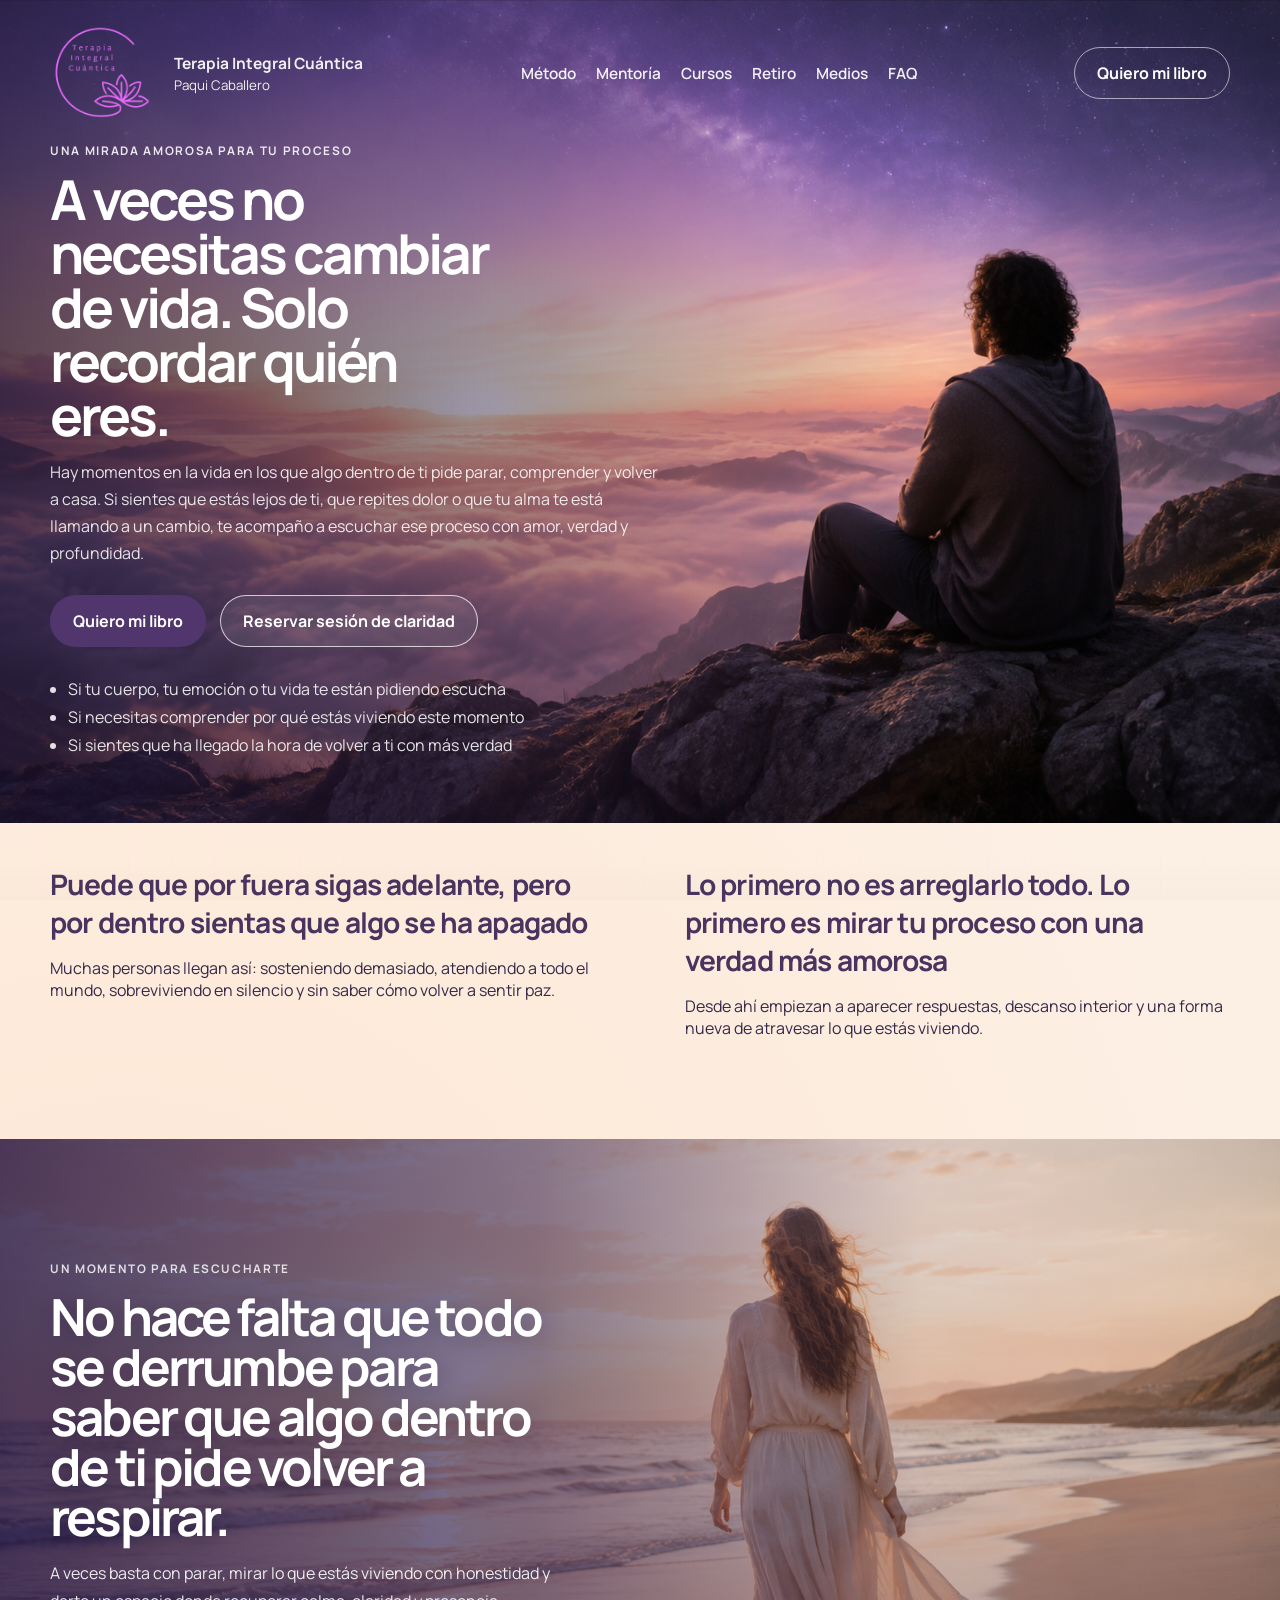
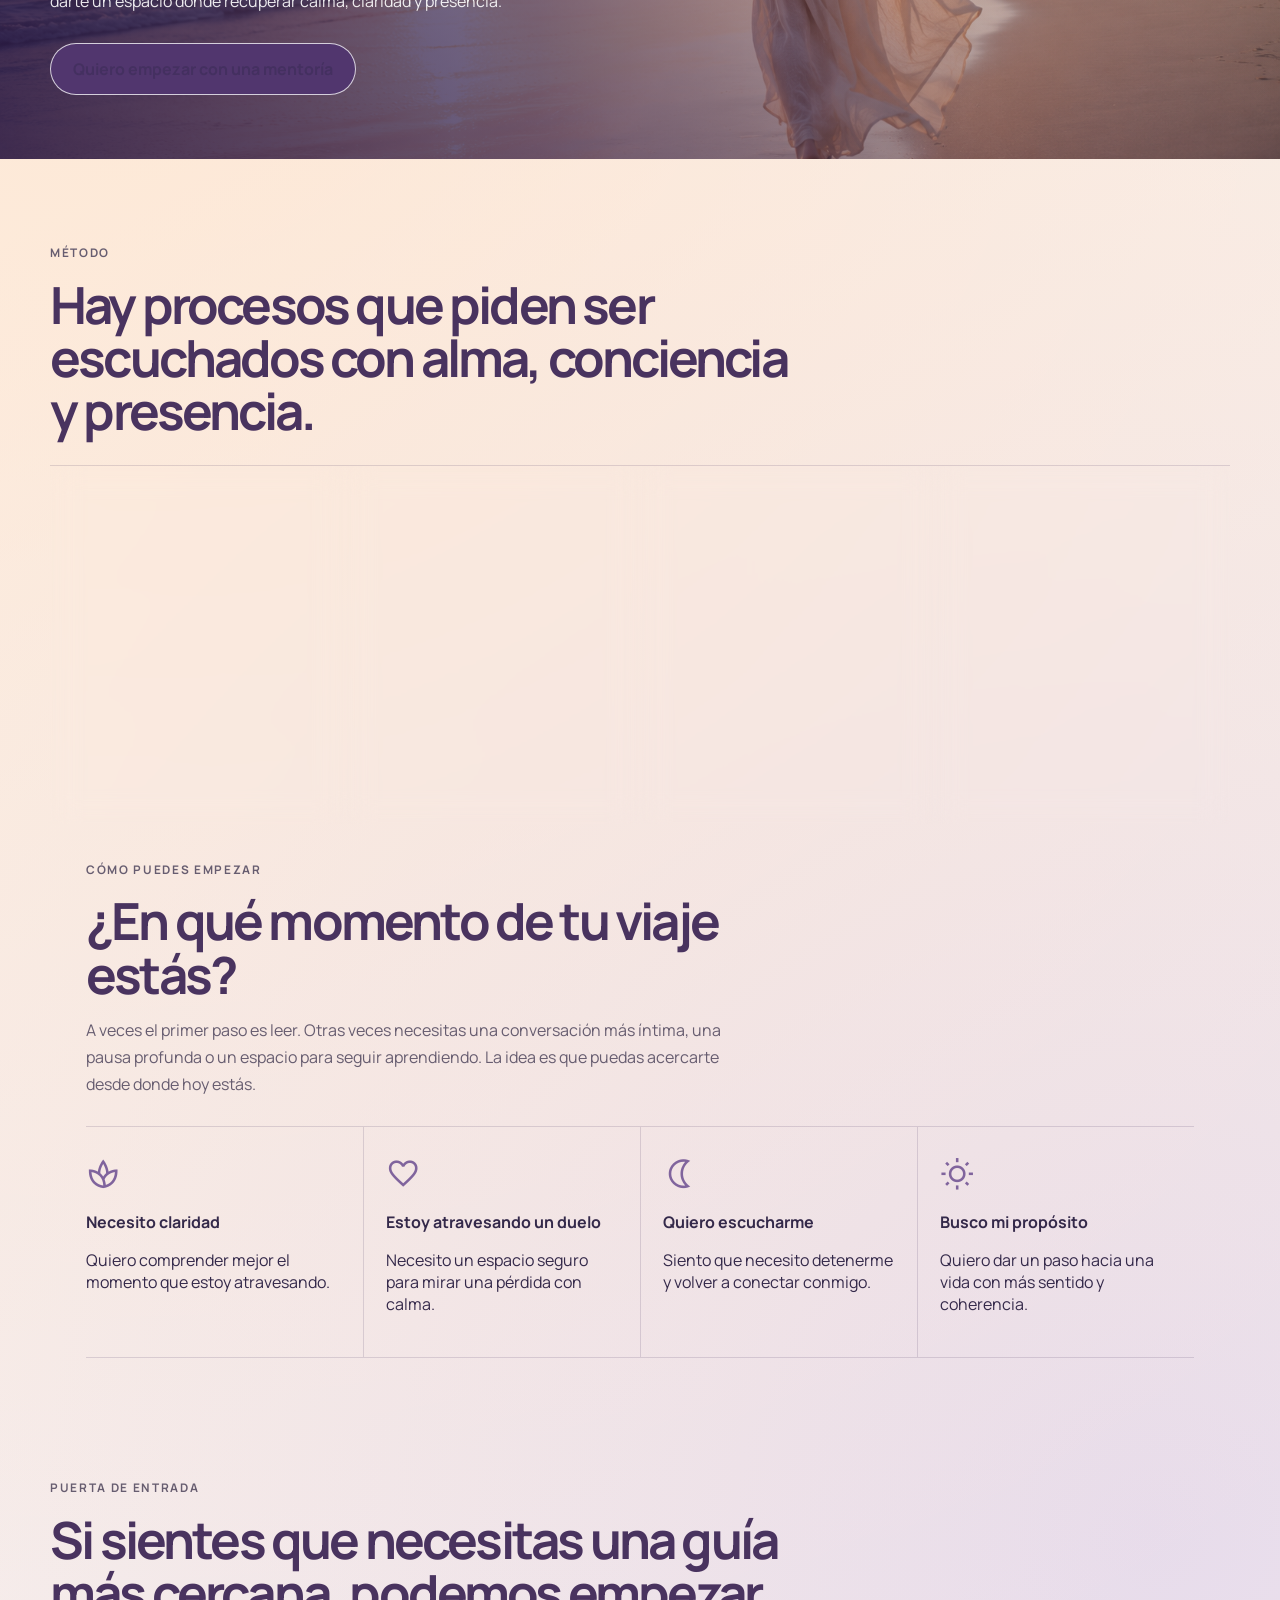
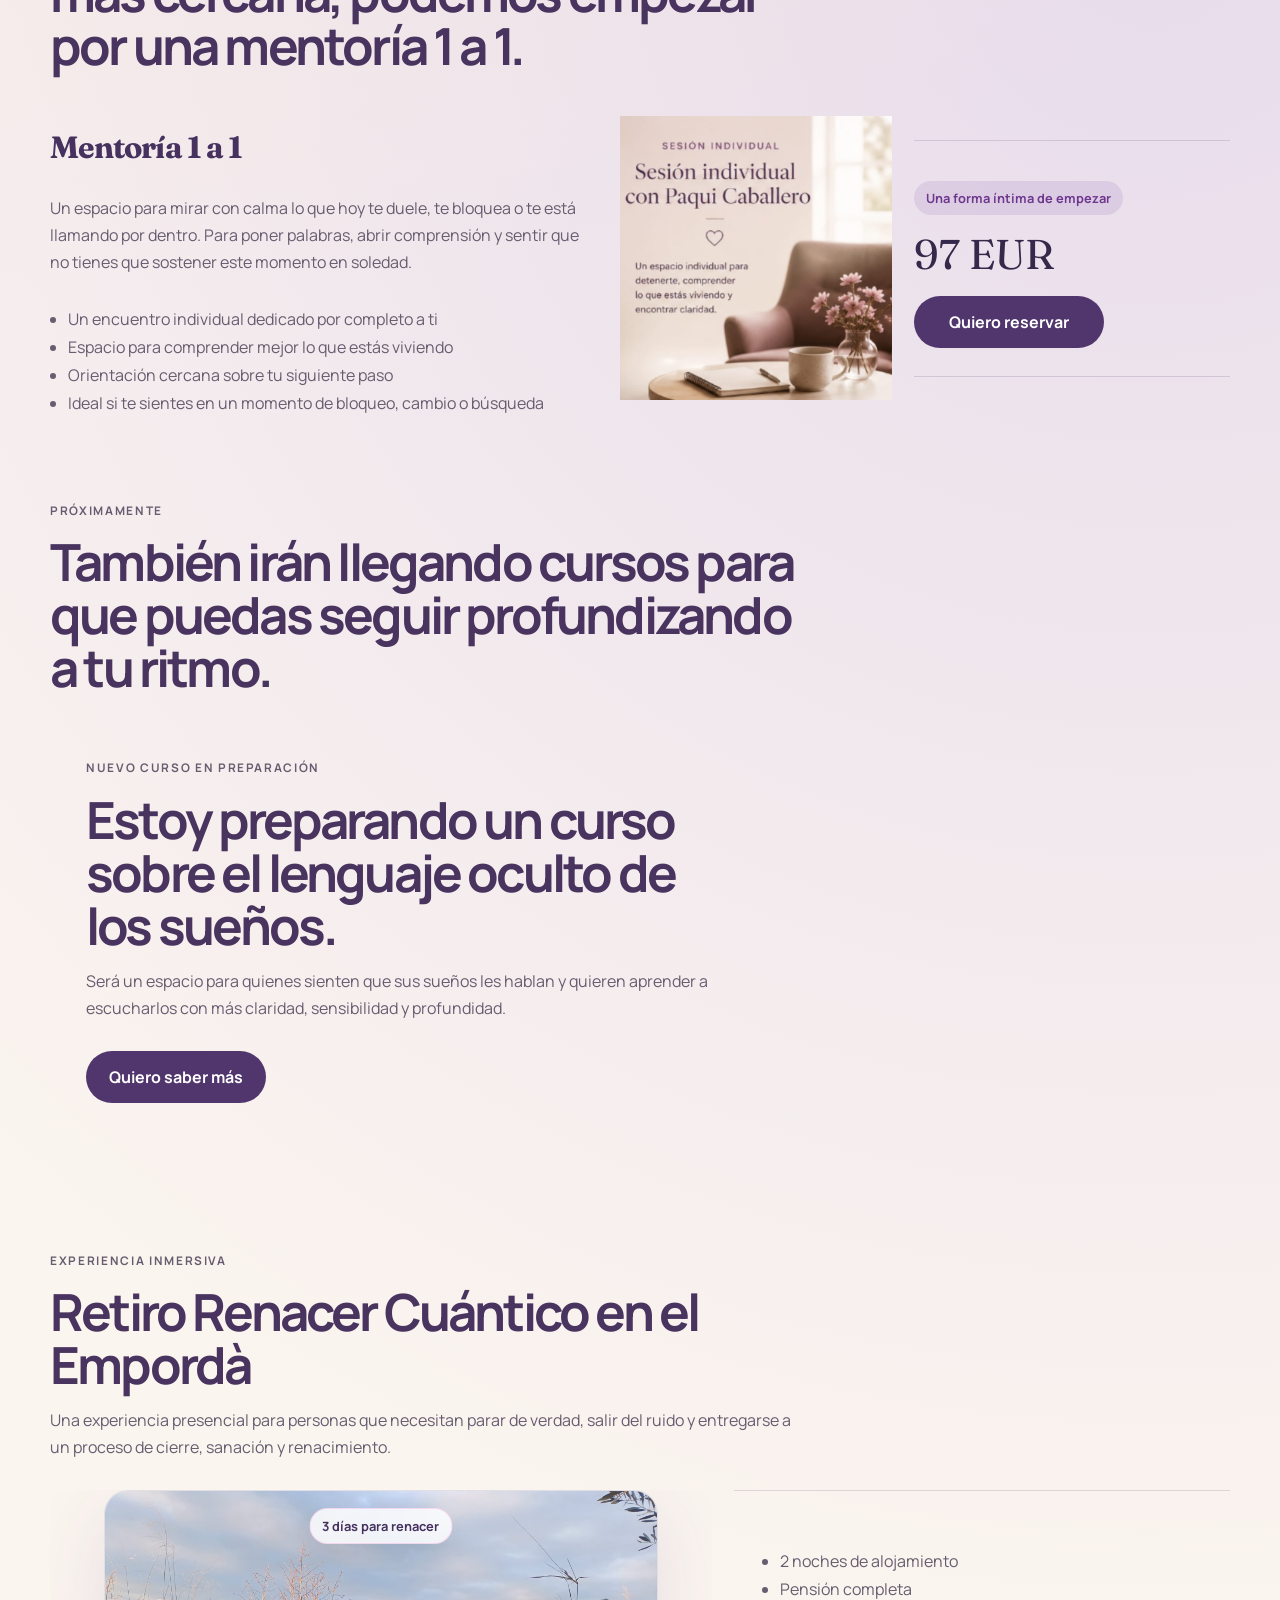
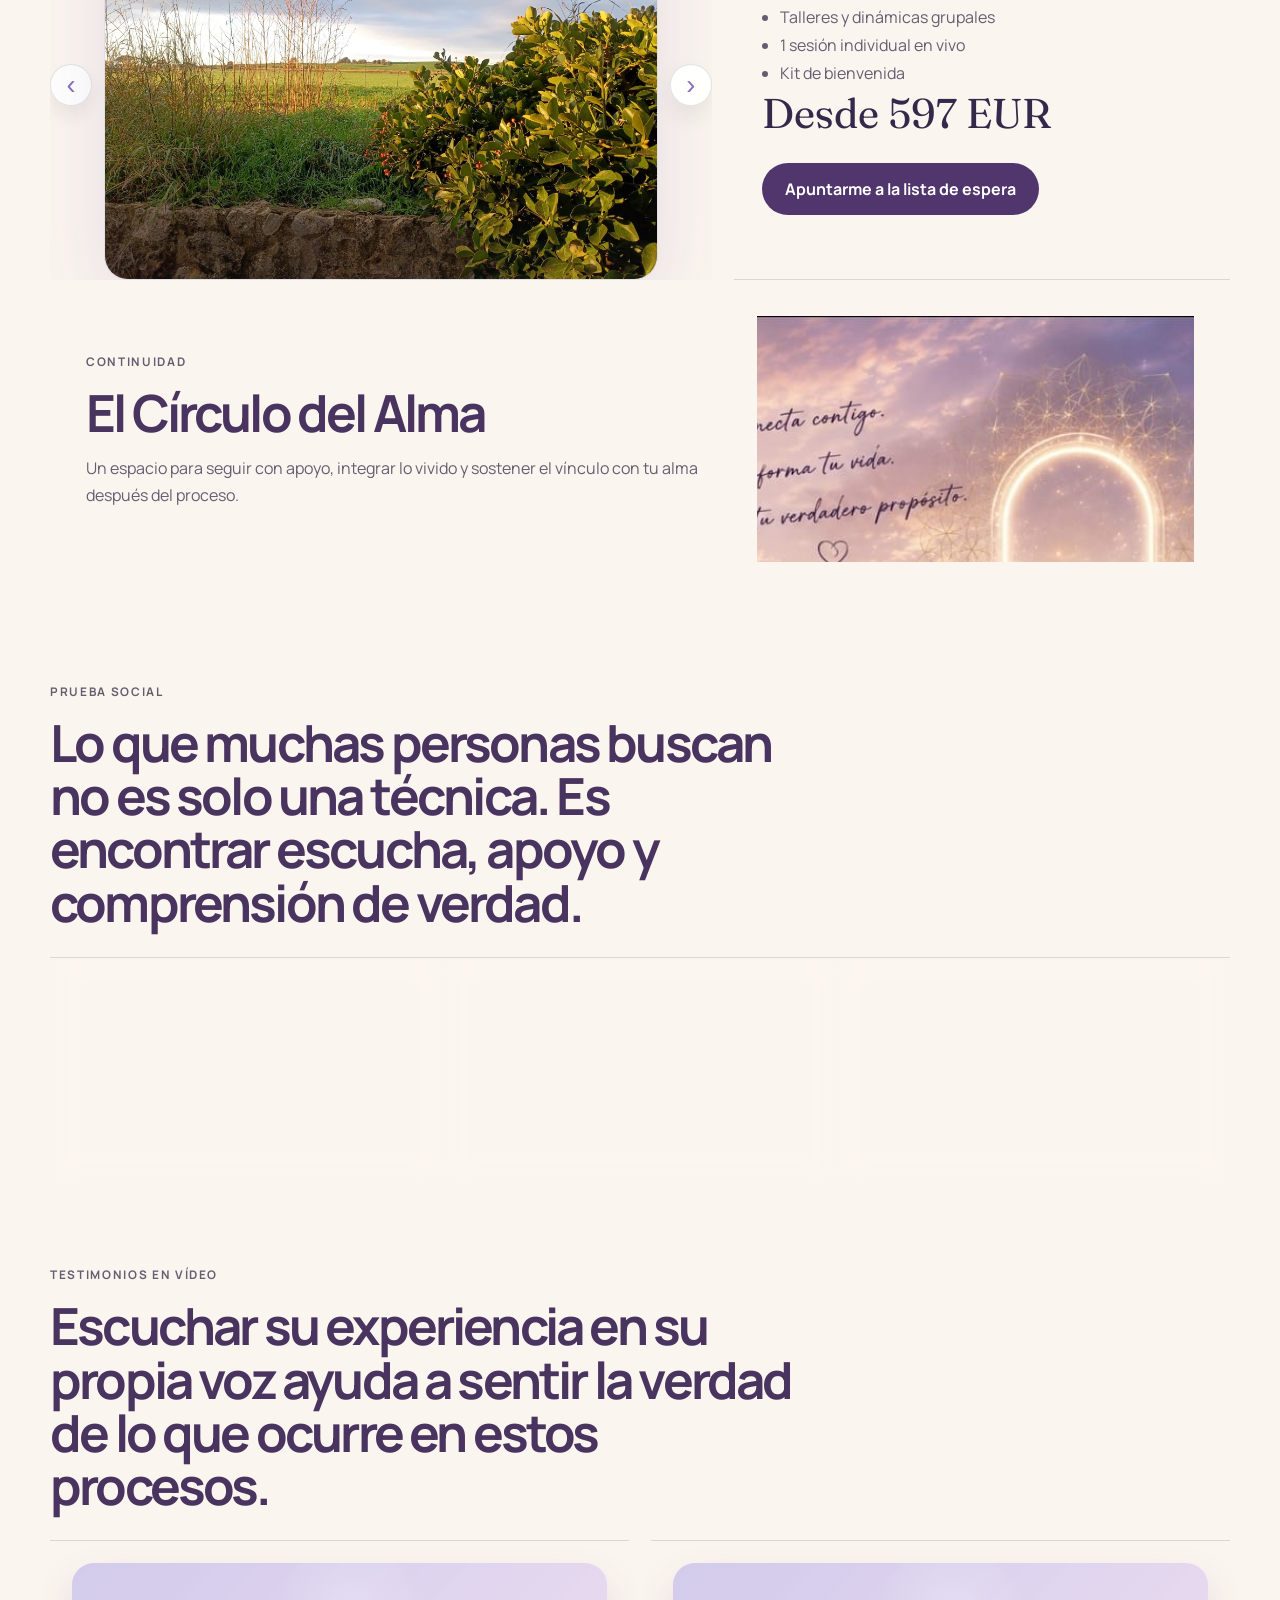
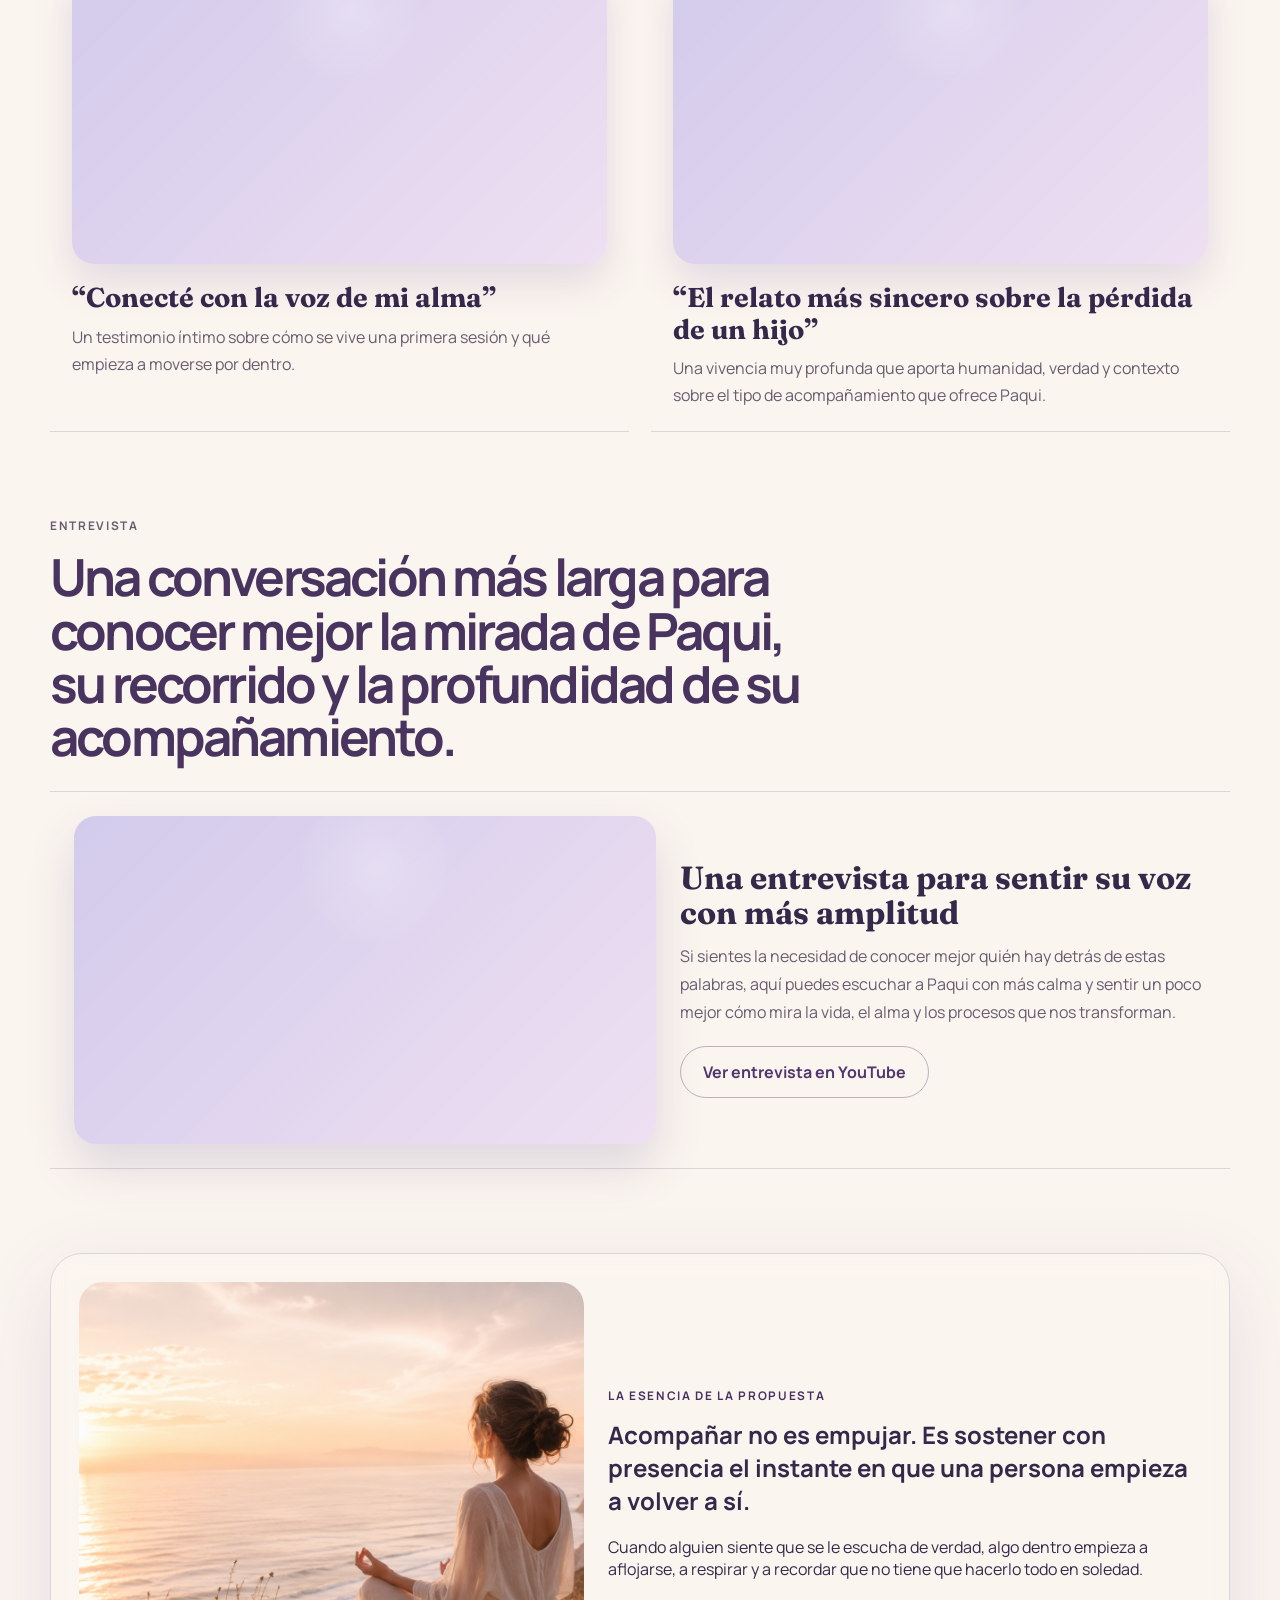
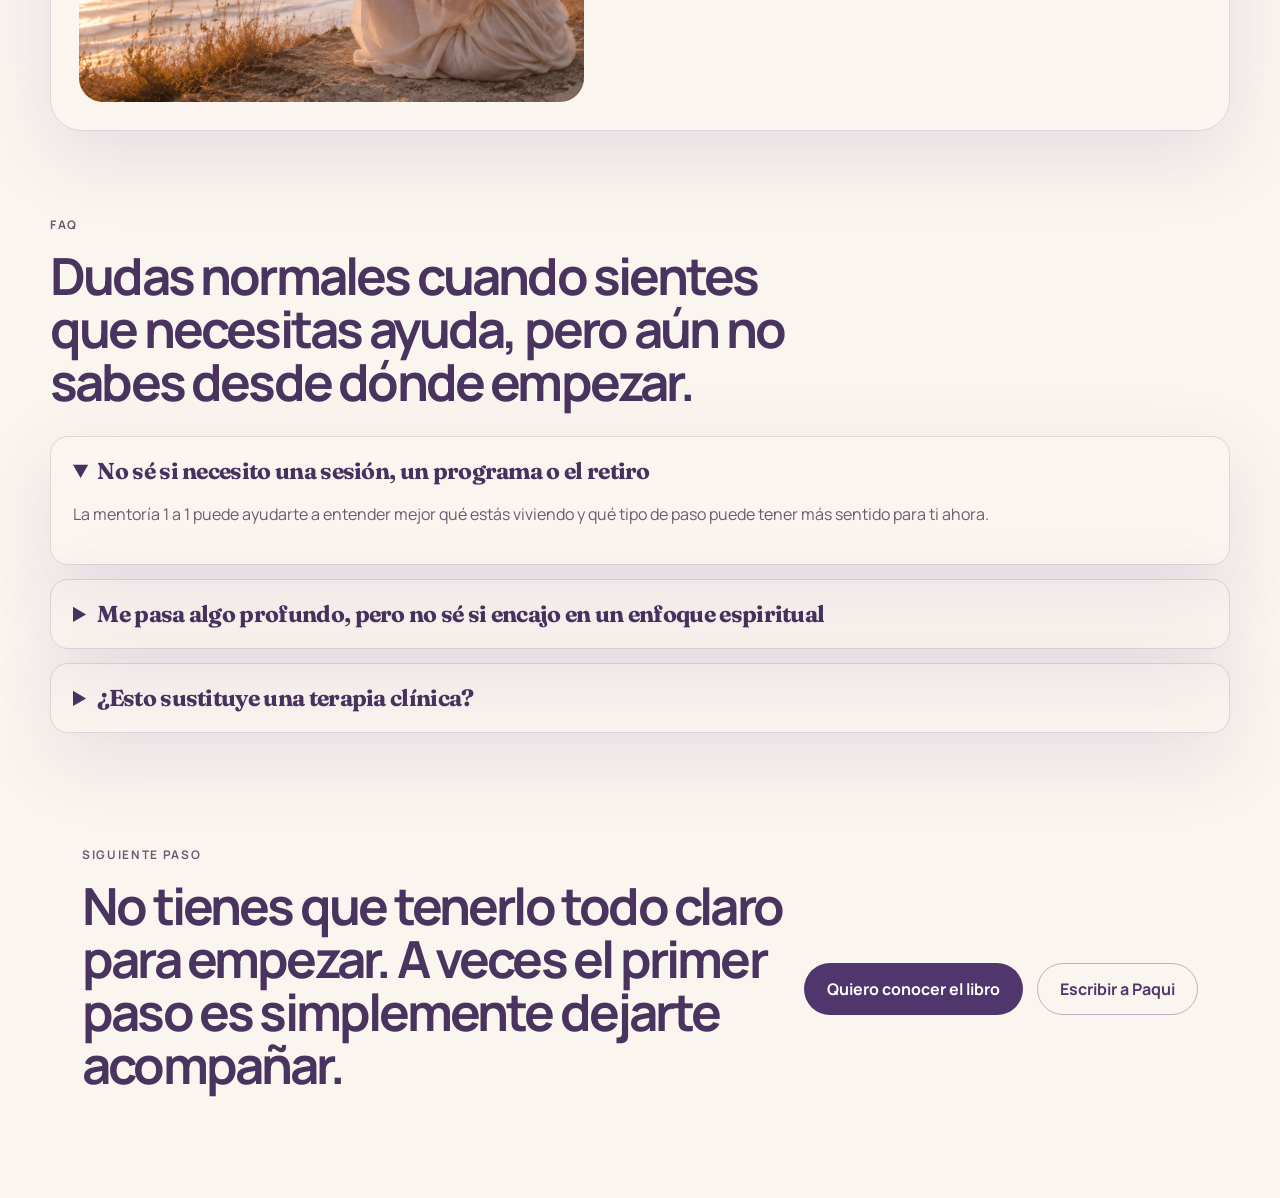
==== commit 9287f442: "Refine sensitive language in site copy" ====
--- a/index.html
+++ b/index.html
@@ -67,7 +67,7 @@
             <li><strong>Más paz:</strong> cuando dejas de luchar contra lo que sientes</li>
             <li><strong>Más comprensión:</strong> cuando pones luz sobre tu proceso</li>
             <li><strong>Más coherencia:</strong> cuando tu vida empieza a alinearse contigo</li>
-            <li><strong>Más alma:</strong> cuando recuerdas que no estás rota, estás despertando</li>
+            <li><strong>Más alma:</strong> cuando vuelves a sentirte en contacto con lo que eres</li>
           </ul>
           <p class="hero-card-note">
             Paqui une mirada educativa, sensibilidad espiritual y años de acompañamiento para ayudarte a leer tu proceso con más verdad y más amor.
@@ -101,7 +101,7 @@
       <section class="section split" id="metodo">
         <div class="section-heading">
           <p class="eyebrow">Método</p>
-          <h2>No estás rota. Estás atravesando un proceso que pide ser escuchado con alma, conciencia y presencia.</h2>
+          <h2>Hay procesos que piden ser escuchados con alma, conciencia y presencia.</h2>
         </div>
         <div class="method-grid">
           <article class="method-card">
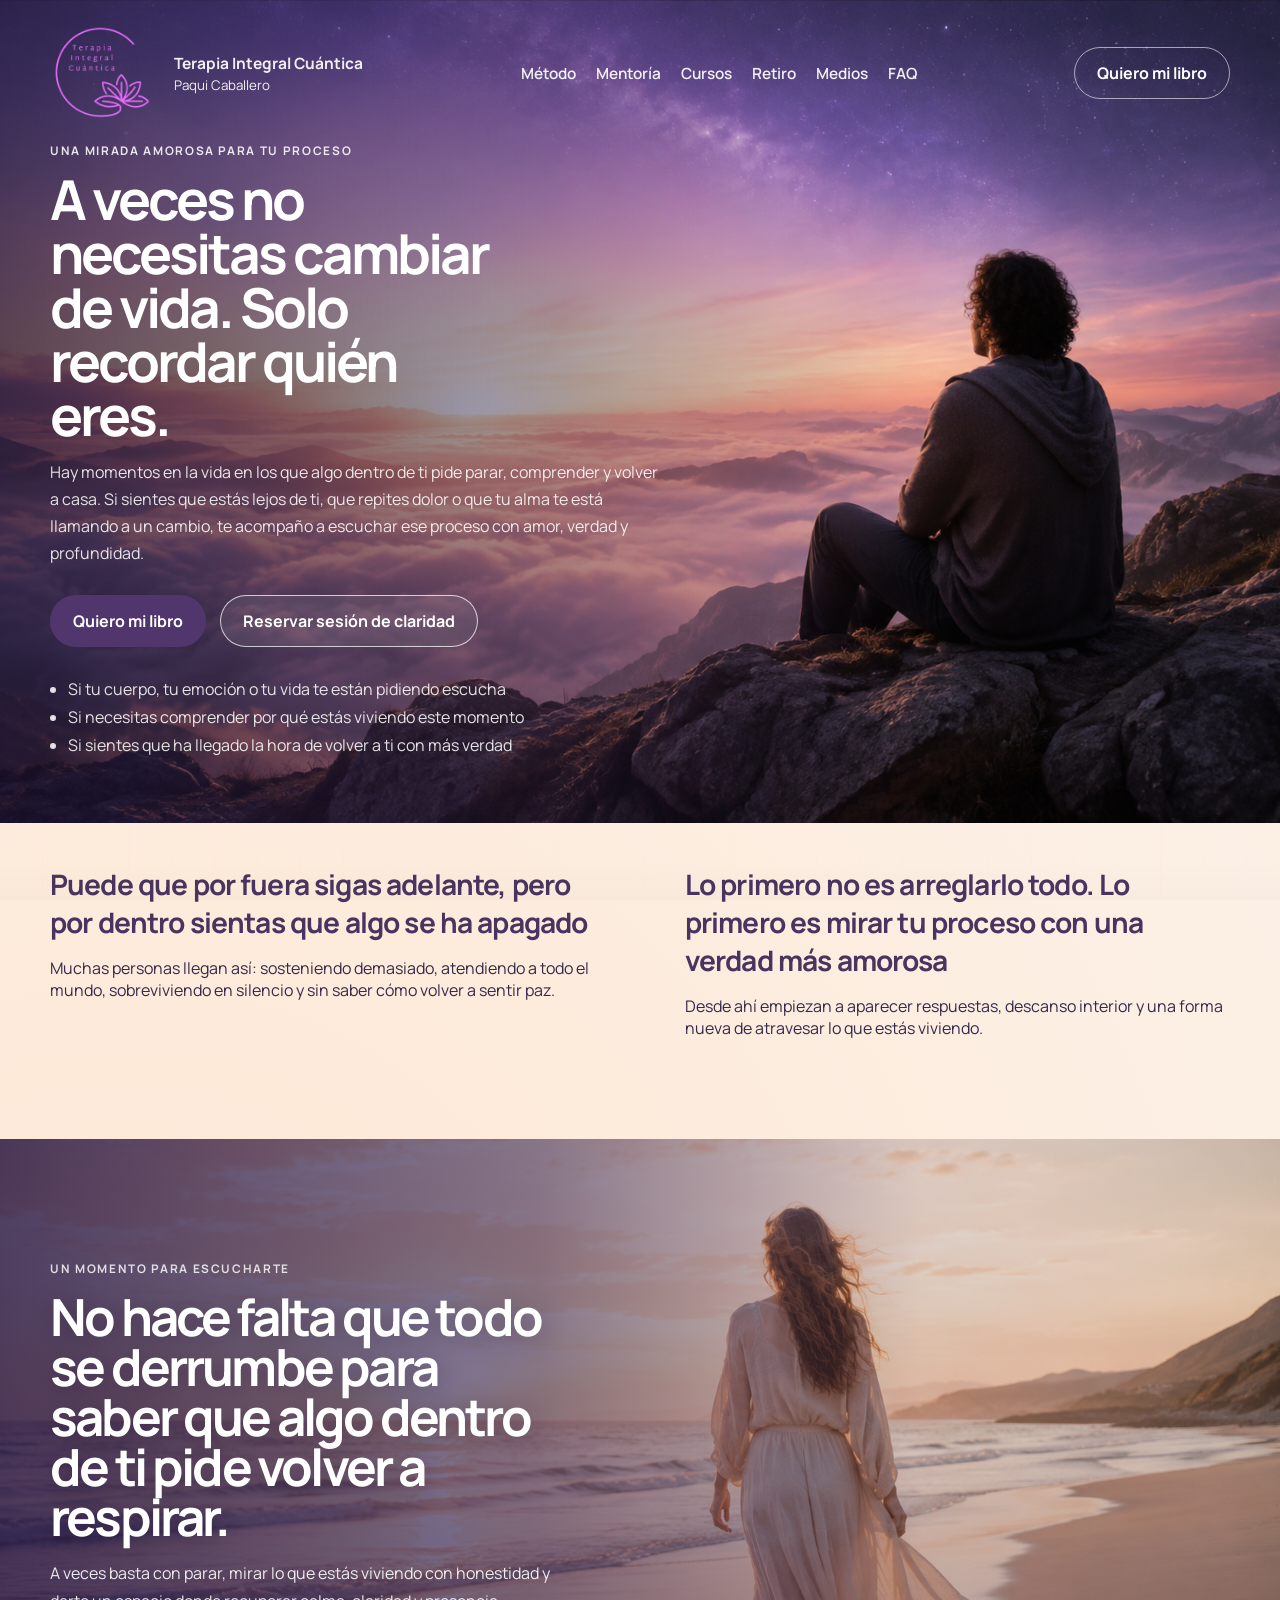
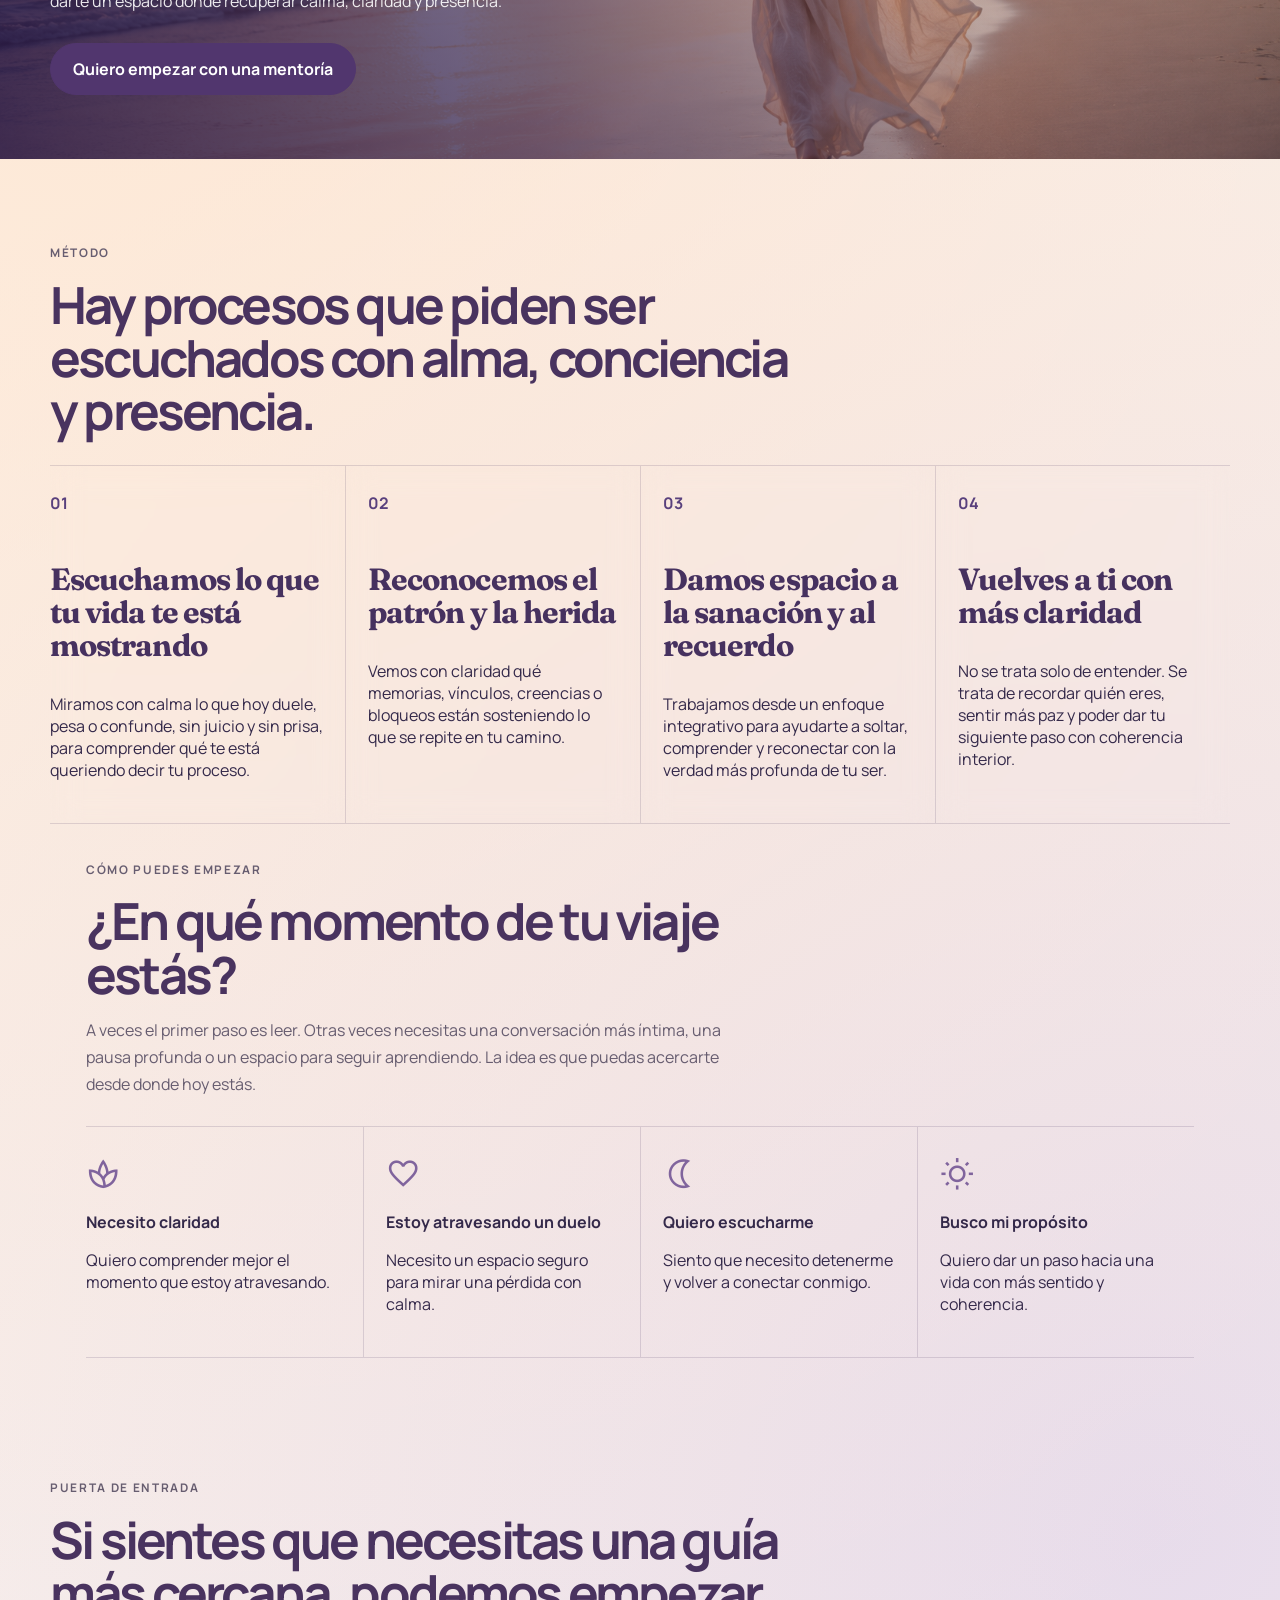
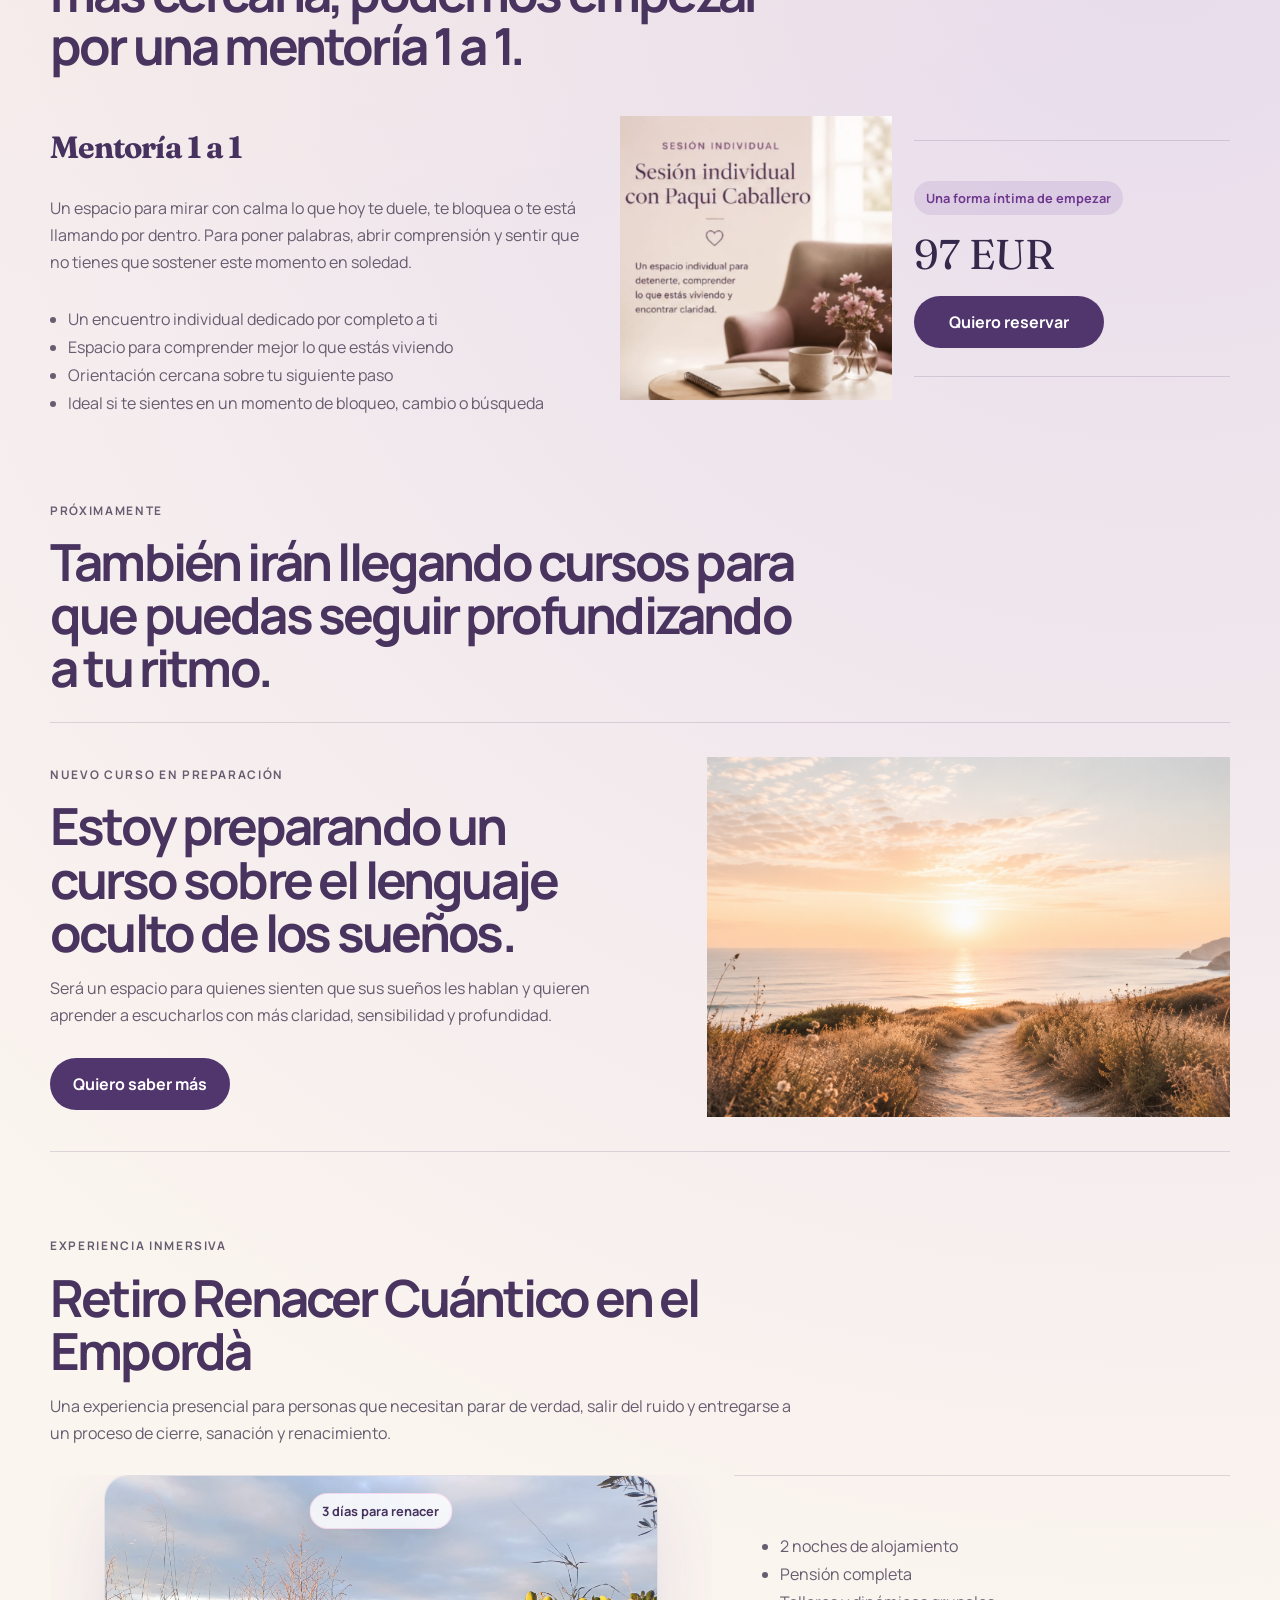
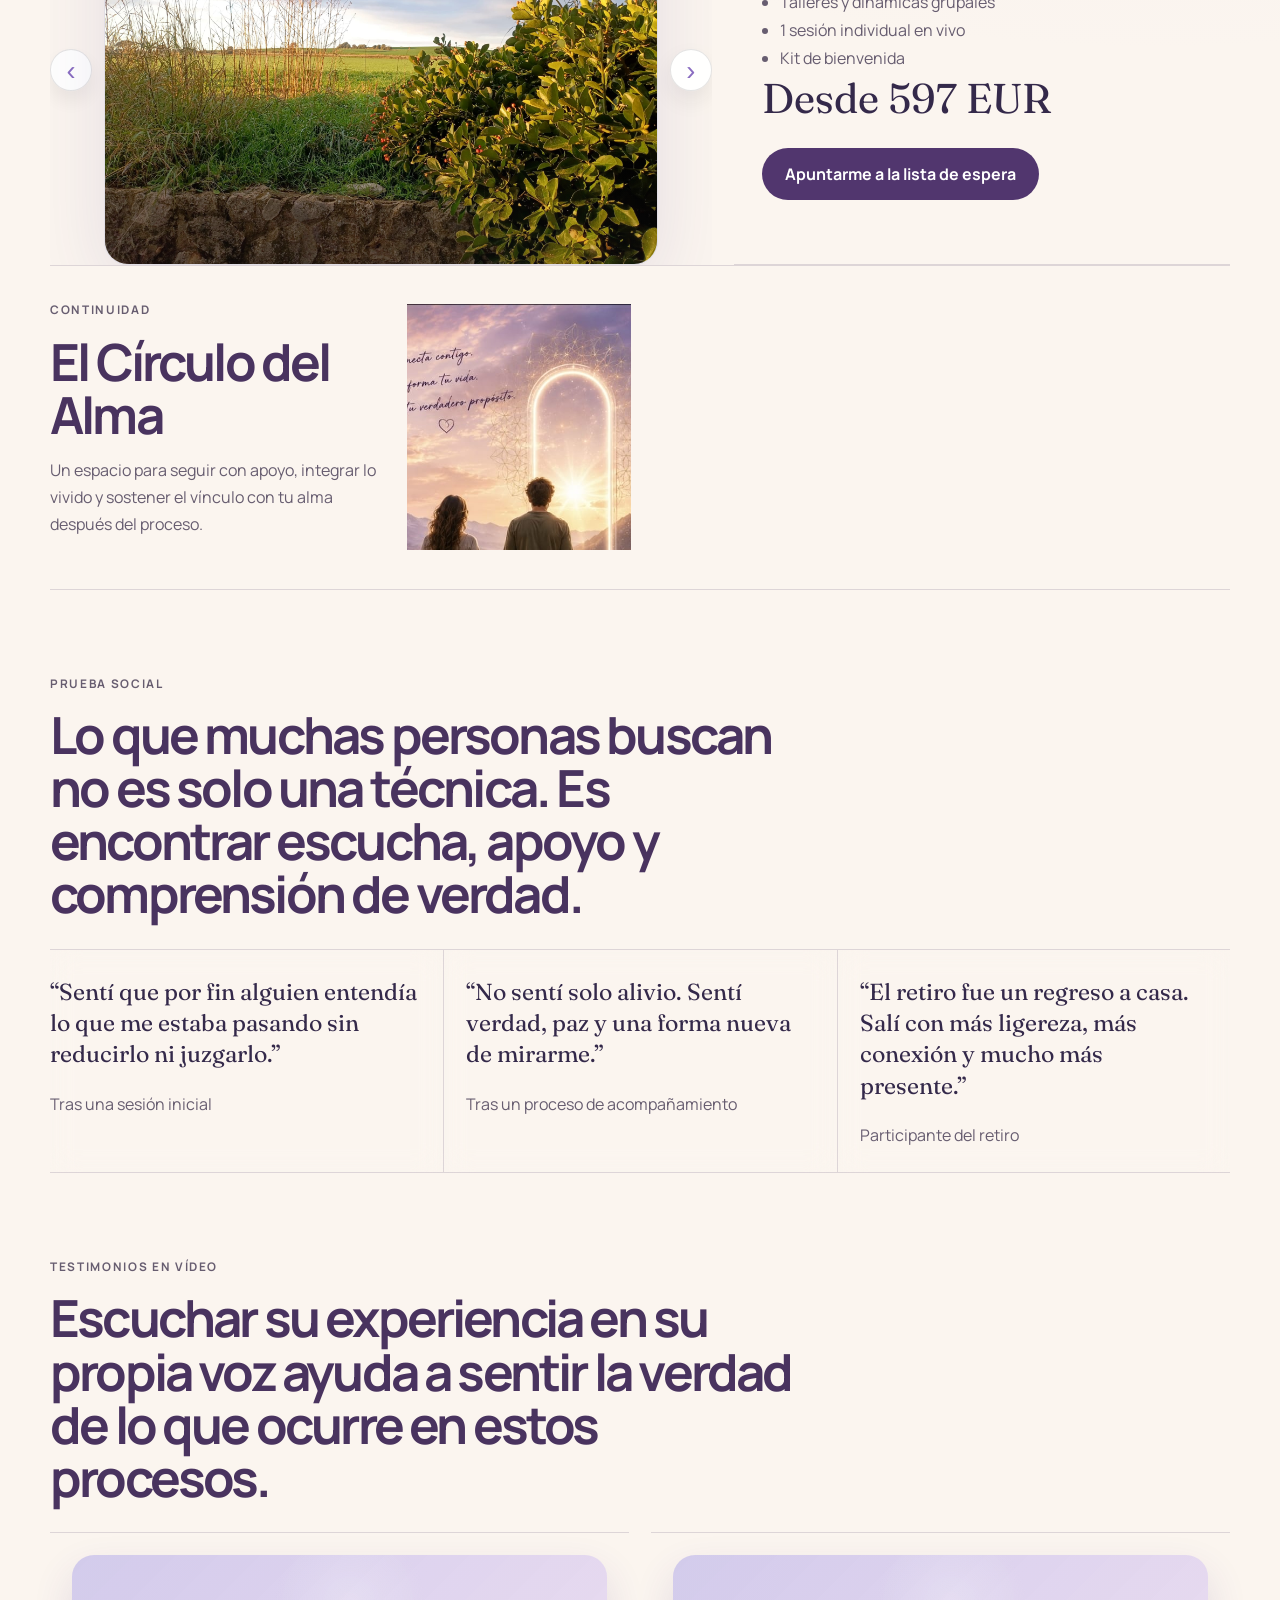
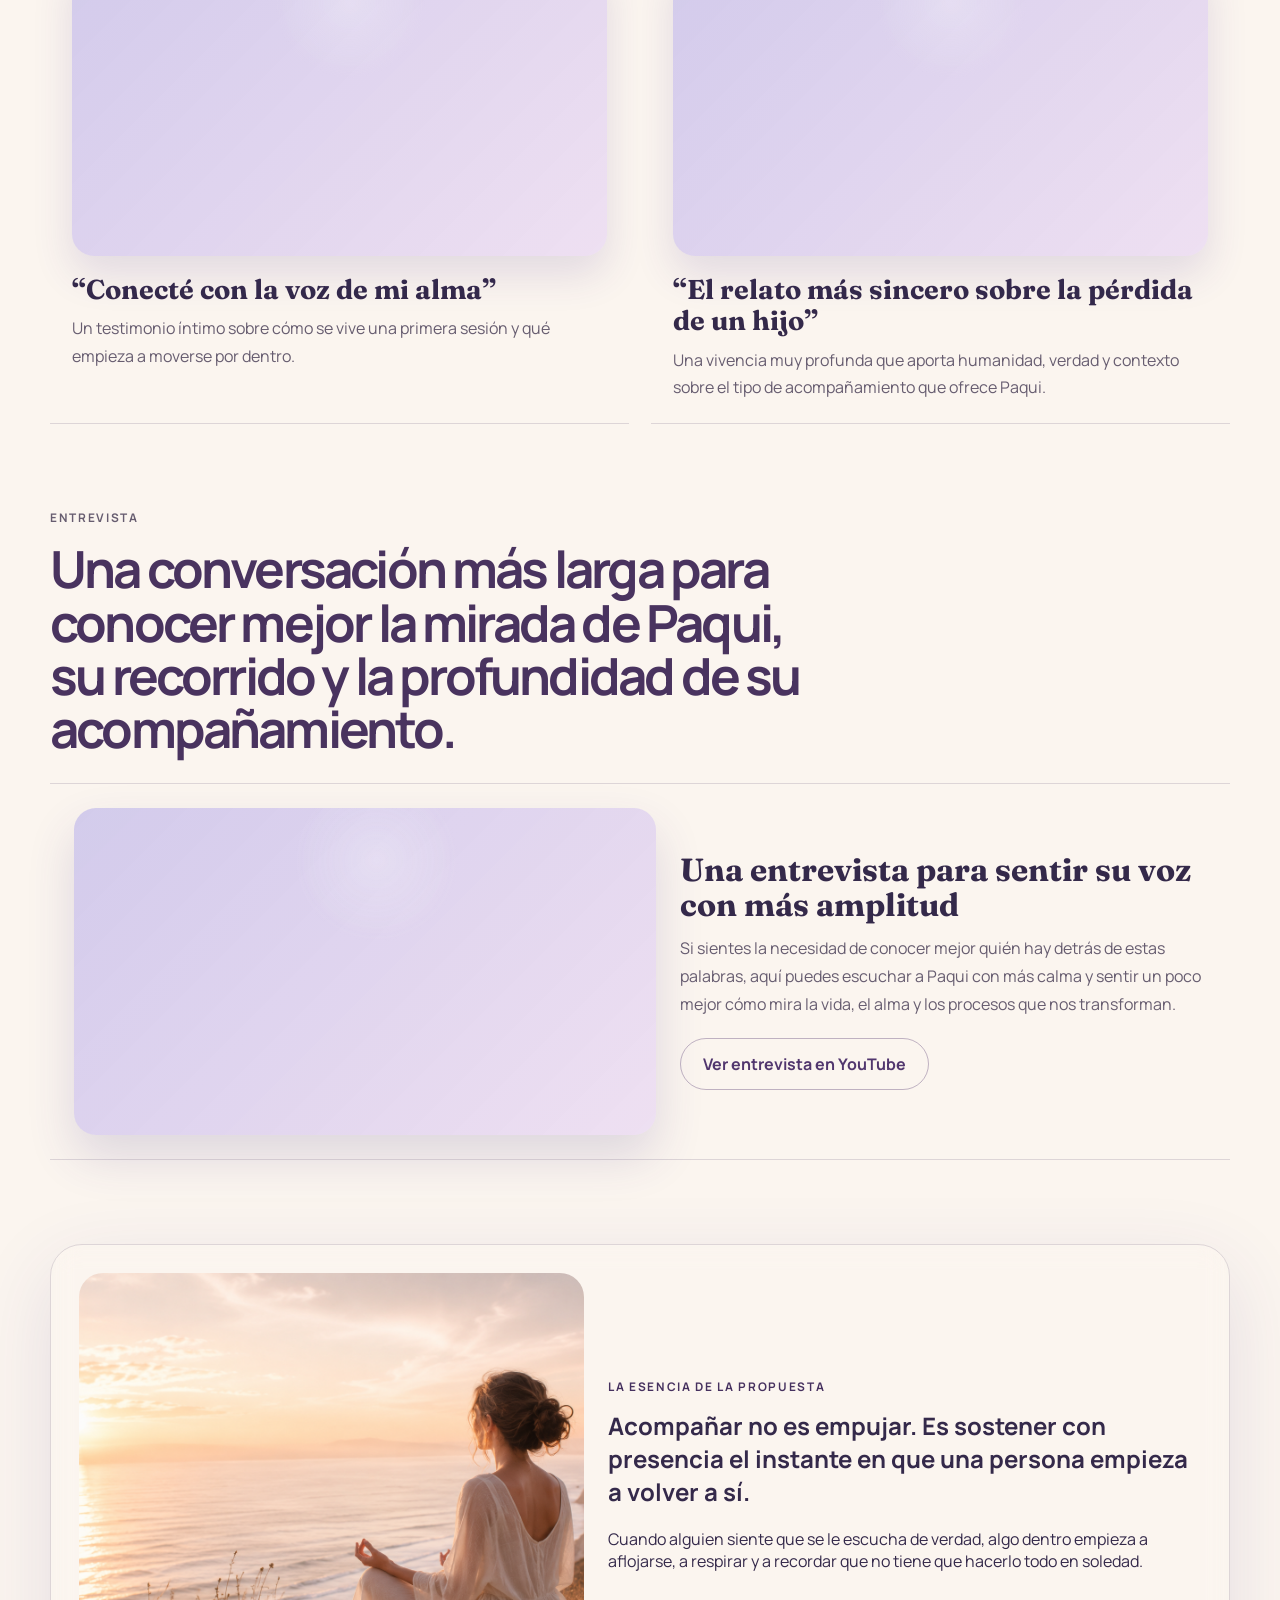
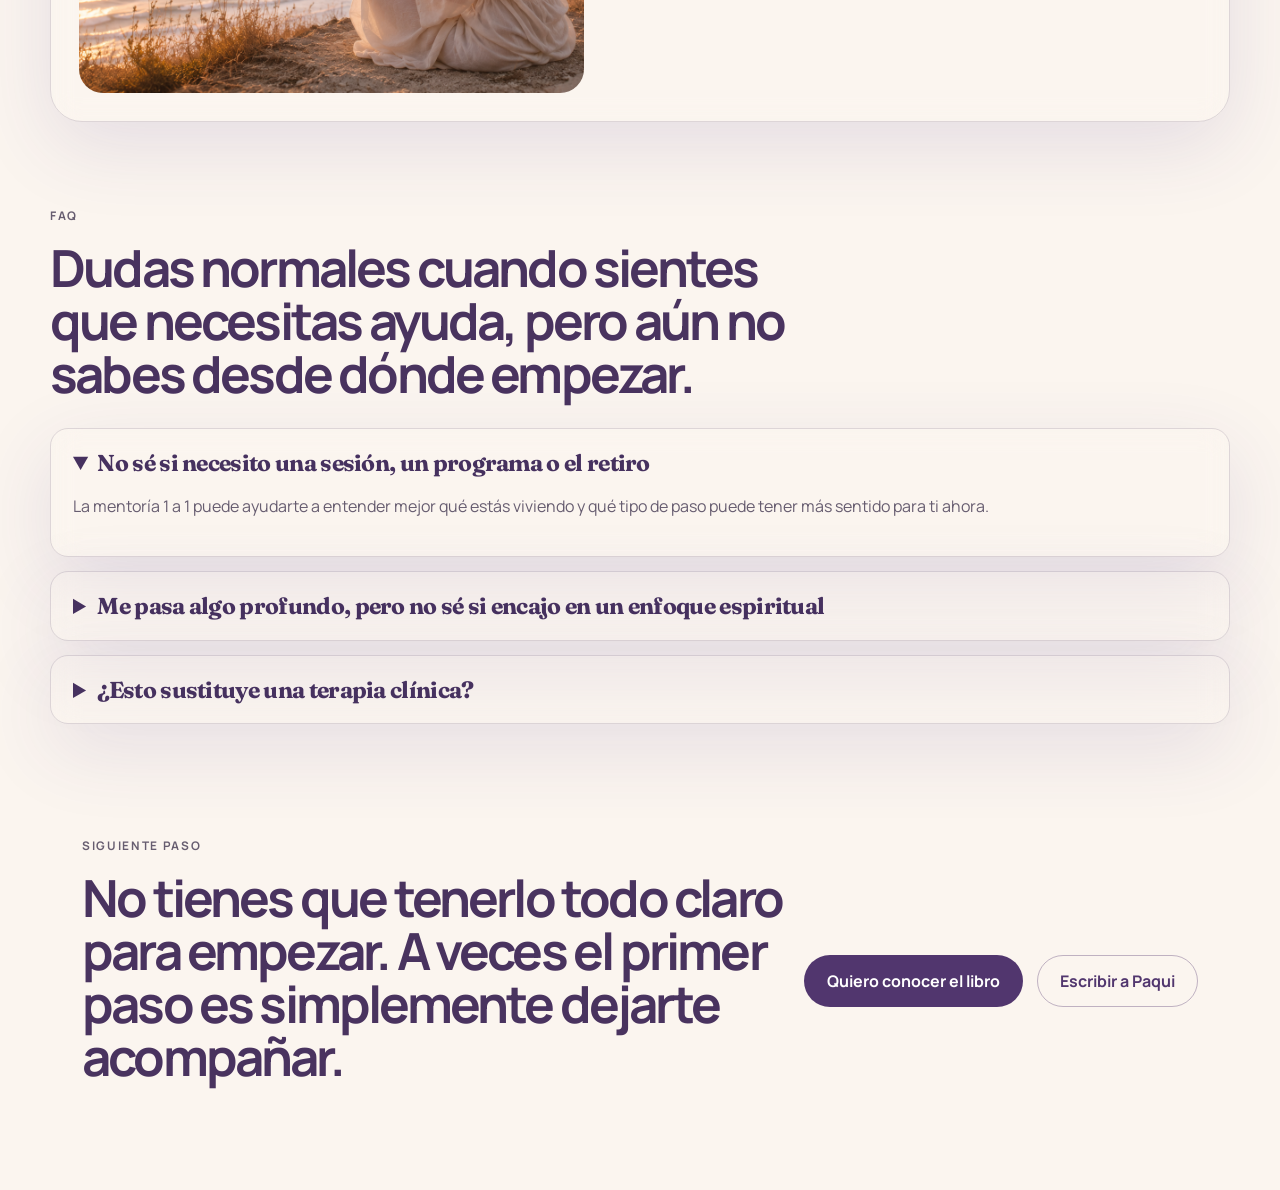
==== commit 15af0393: "Improve sticky navigation and course feature layout" ====
--- a/index.html
+++ b/index.html
@@ -209,6 +209,9 @@
               <a class="button" href="mailto:hola.terapia.integral.cuantica@gmail.com?subject=Quiero%20saber%20m%C3%A1s%20sobre%20el%20curso%20de%20sue%C3%B1os">Quiero saber más</a>
             </div>
           </div>
+          <figure class="community-image course-feature-image">
+            <img src="./assets/nueva-imagen/sendero-al-mar.png" alt="Sendero junto al mar al amanecer">
+          </figure>
         </div>
       </section>
 
--- a/styles.css
+++ b/styles.css
@@ -2050,3 +2050,96 @@
     flex-direction: column;
   }
 }
+
+/* Full-bleed navigation stays readable as the page moves beneath it. */
+.modern-redesign.theme-home:not(.theme-media) .site-header {
+  position: fixed;
+  top: 0;
+  left: 50%;
+  width: min(calc(100% - 32px), var(--max-width));
+  transform: translateX(-50%);
+  transition: background 180ms ease, box-shadow 180ms ease;
+}
+
+.modern-redesign.theme-home:not(.theme-media) .site-header.is-scrolled {
+  background: rgba(36, 23, 57, 0.94);
+  box-shadow: 0 10px 28px rgba(31, 17, 48, 0.22);
+}
+
+.modern-redesign .site-header.simple {
+  position: sticky;
+  top: 0;
+  z-index: 20;
+  background: rgba(251, 245, 239, 0.94);
+  box-shadow: 0 8px 24px rgba(52, 41, 74, 0.08);
+}
+
+/* The image overlay button uses an opaque surface on every crop. */
+.modern-redesign .visual-statement .button-light {
+  color: #ffffff;
+  background: #51366e;
+  border-color: #51366e;
+  text-shadow: none;
+}
+
+.modern-redesign .visual-statement .button-light:hover,
+.modern-redesign .visual-statement .button-light:focus-visible {
+  color: #ffffff;
+  background: #39234f;
+}
+
+/* Upcoming courses form an editorial two-column feature rather than a card. */
+.modern-redesign .community-section {
+  display: grid;
+  grid-template-columns: minmax(0, 1fr) minmax(320px, 0.9fr);
+  gap: clamp(32px, 6vw, 84px);
+  align-items: stretch;
+  padding: 34px 0;
+  border-top: 1px solid var(--line);
+  border-bottom: 1px solid var(--line);
+}
+
+.modern-redesign .community-section .section-heading {
+  align-self: center;
+  margin: 0;
+}
+
+.modern-redesign .course-feature-image {
+  min-height: 360px;
+  margin: 0;
+  overflow: hidden;
+  border-radius: 0;
+}
+
+.modern-redesign .course-feature-image img {
+  width: 100%;
+  max-width: none;
+  height: 100%;
+  display: block;
+  object-fit: cover;
+  object-position: center;
+  transform: none;
+}
+
+@media (max-width: 720px) {
+  .modern-redesign.theme-home:not(.theme-media) .site-header {
+    width: calc(100% - 20px);
+    padding: 12px 0;
+    border-radius: 0;
+  }
+
+  .modern-redesign.theme-home:not(.theme-media) .site-header.is-scrolled {
+    padding-right: 12px;
+    padding-left: 12px;
+  }
+
+  .modern-redesign .community-section {
+    grid-template-columns: 1fr;
+    gap: 28px;
+    padding: 28px 0;
+  }
+
+  .modern-redesign .course-feature-image {
+    min-height: 260px;
+  }
+}
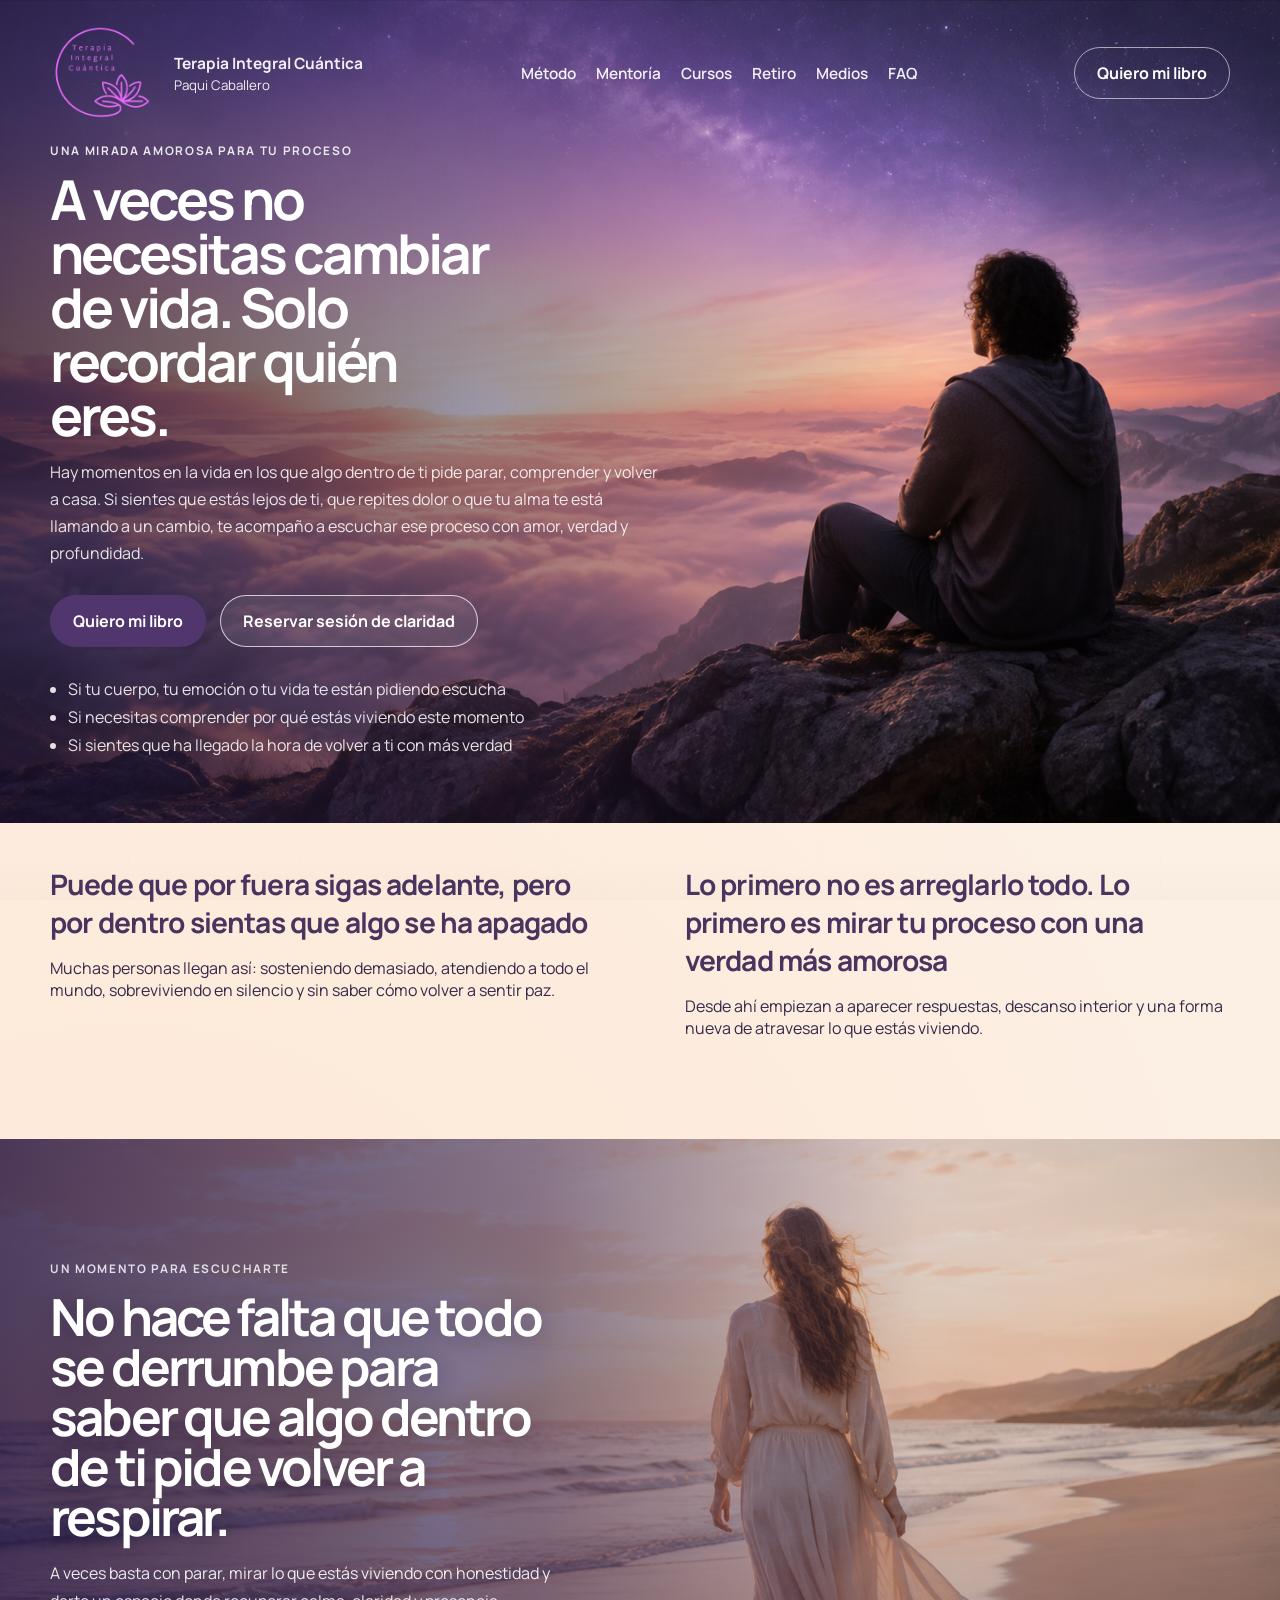
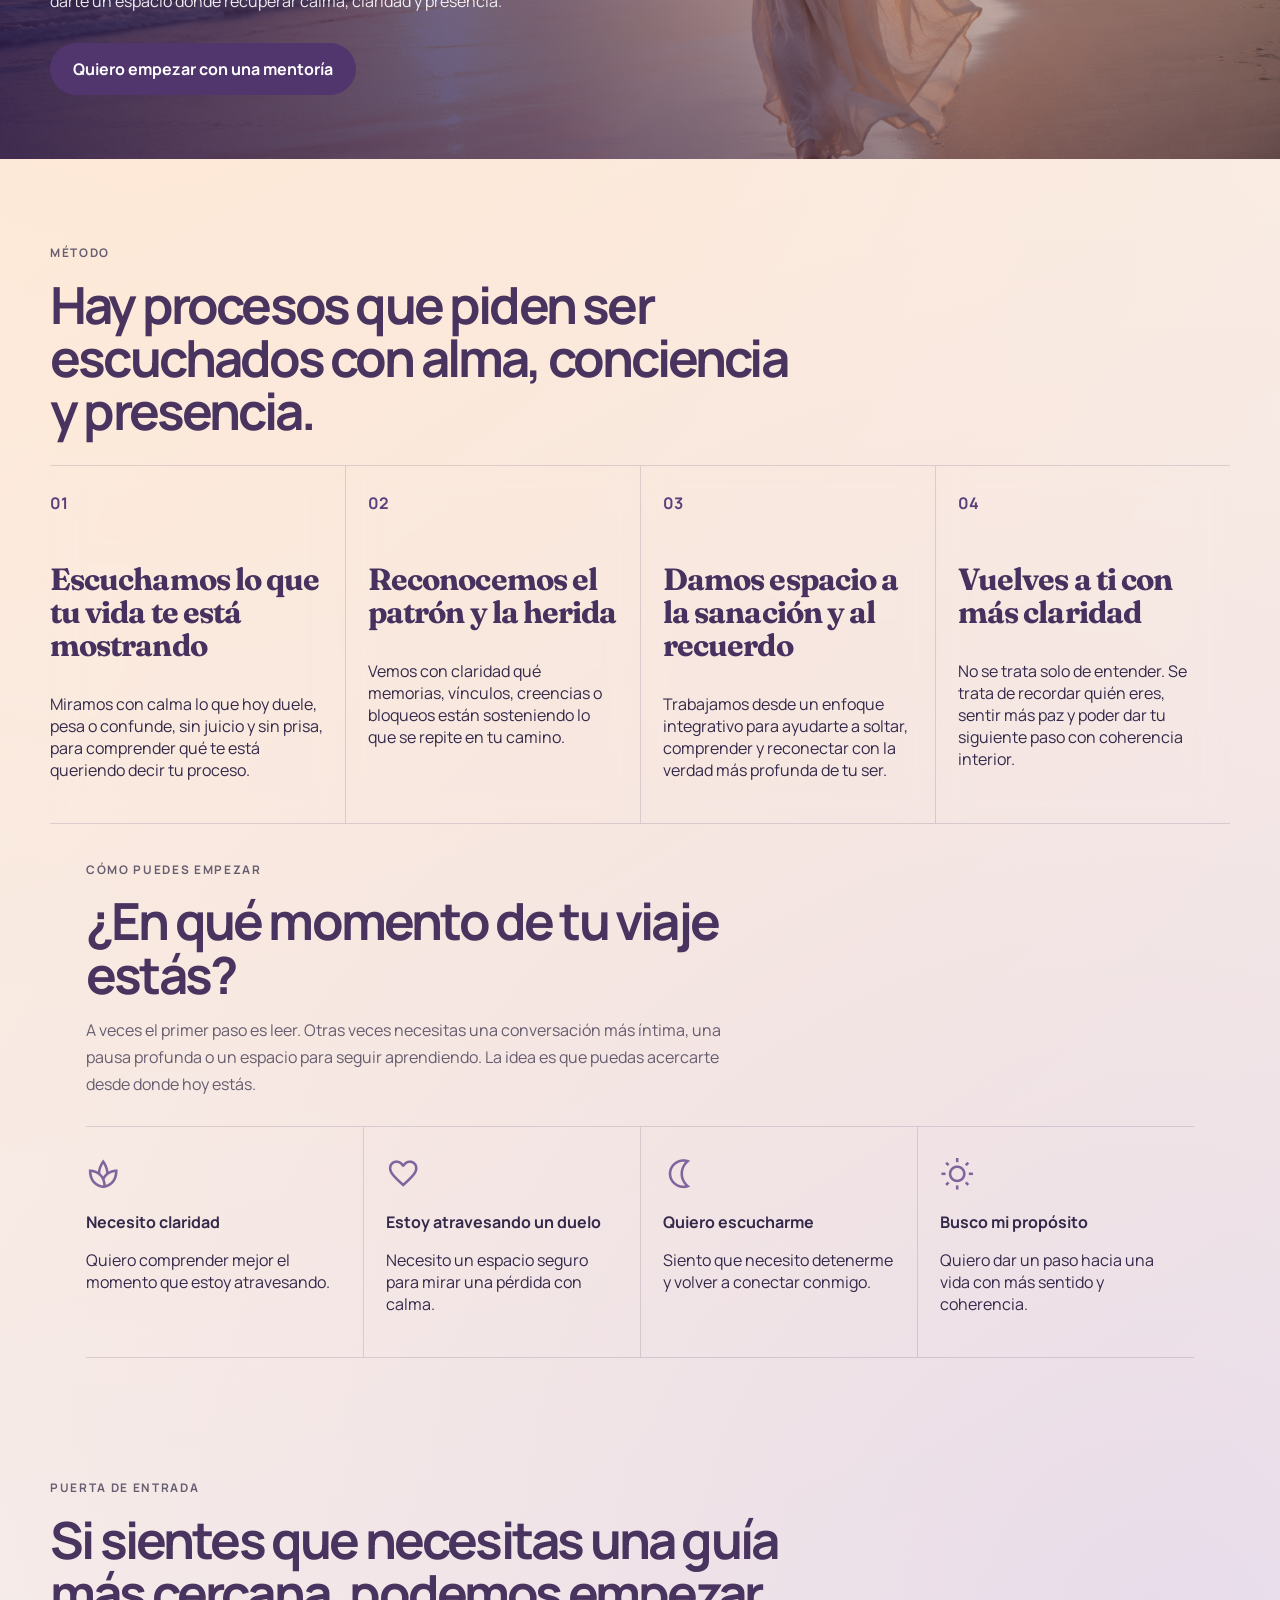
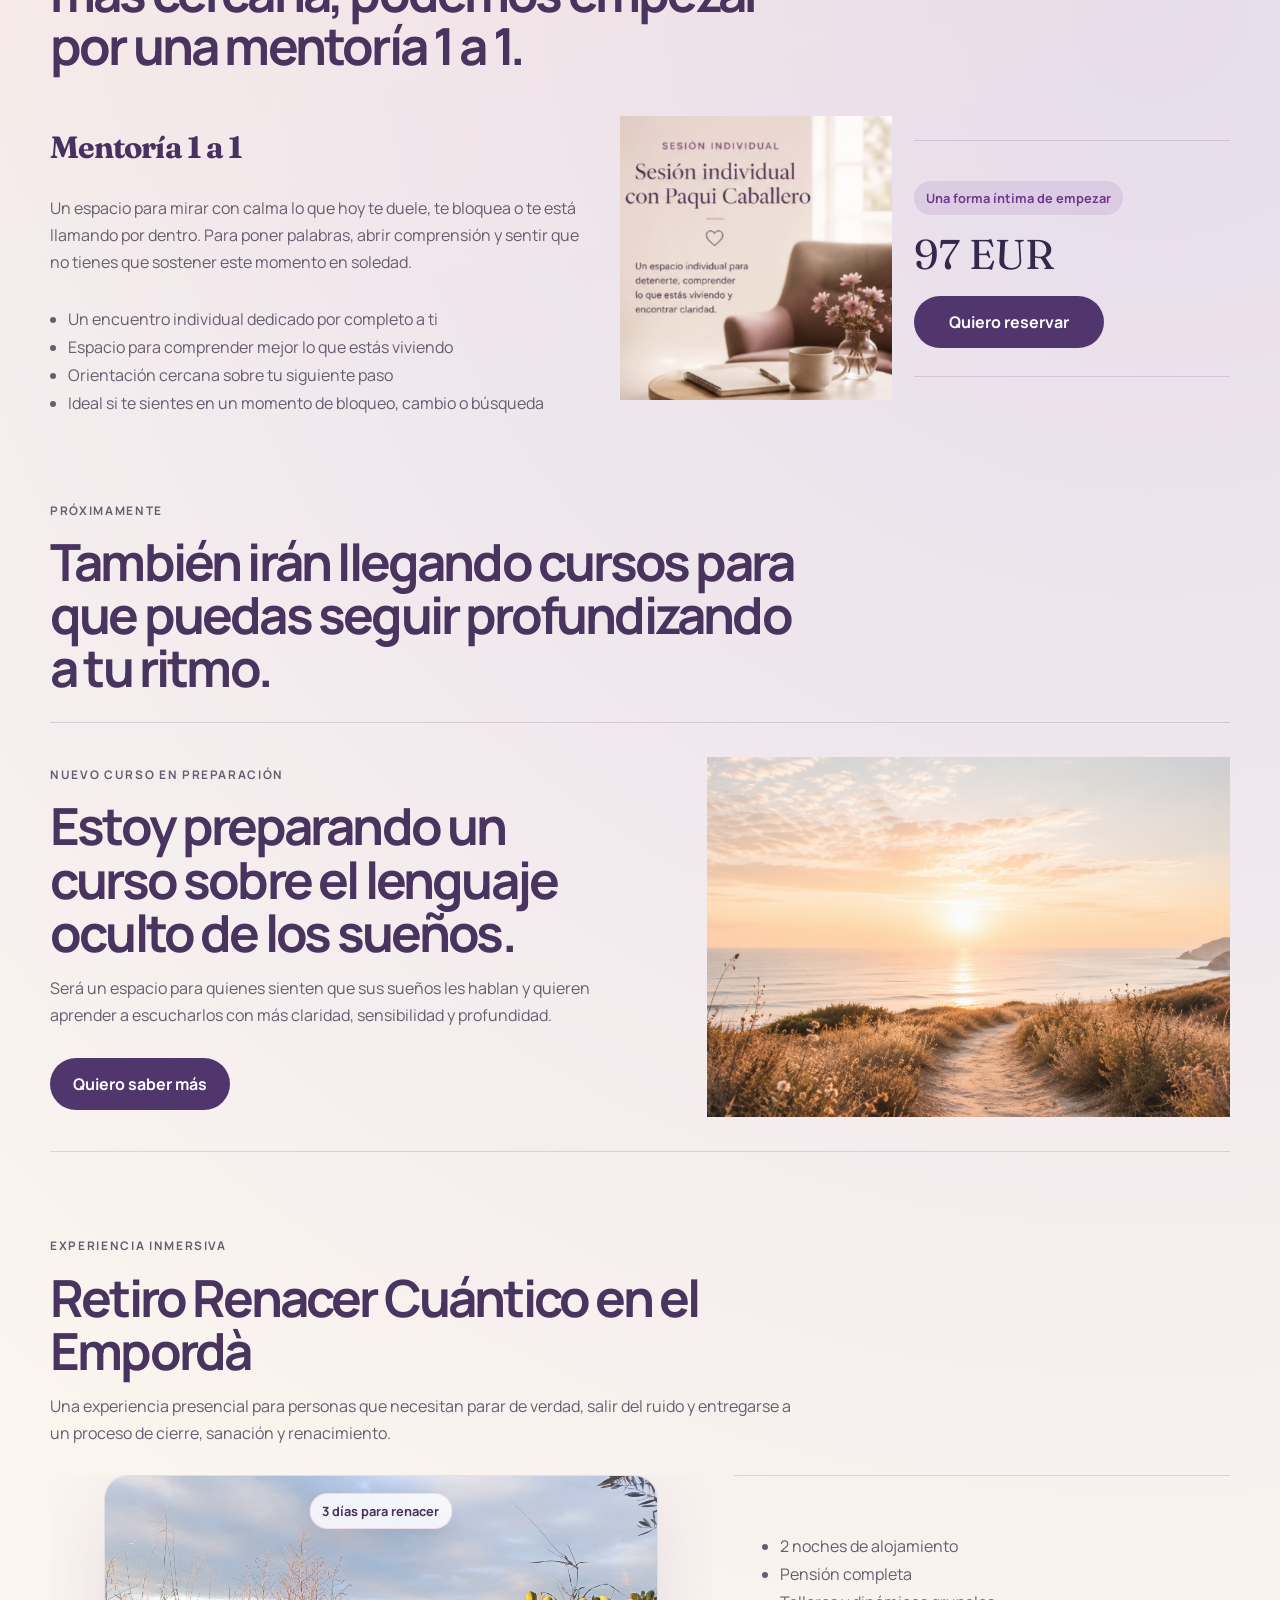
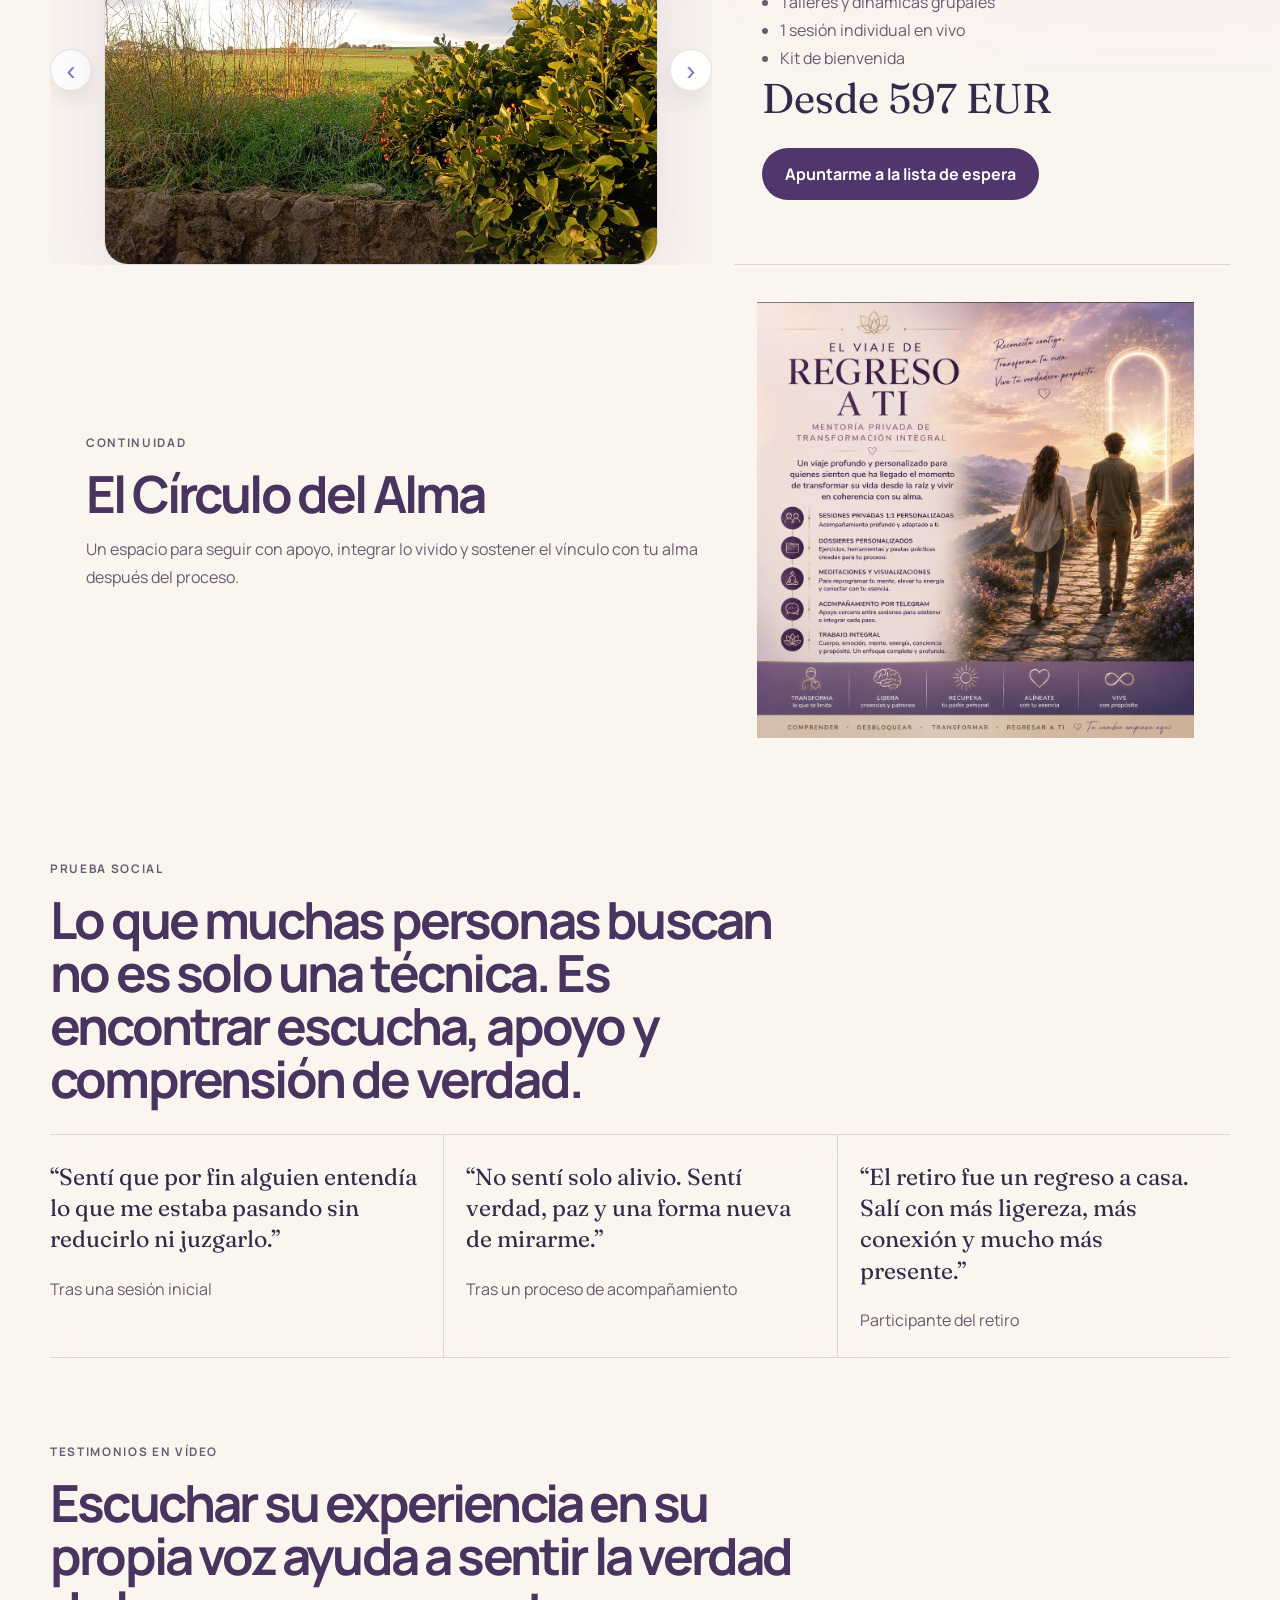
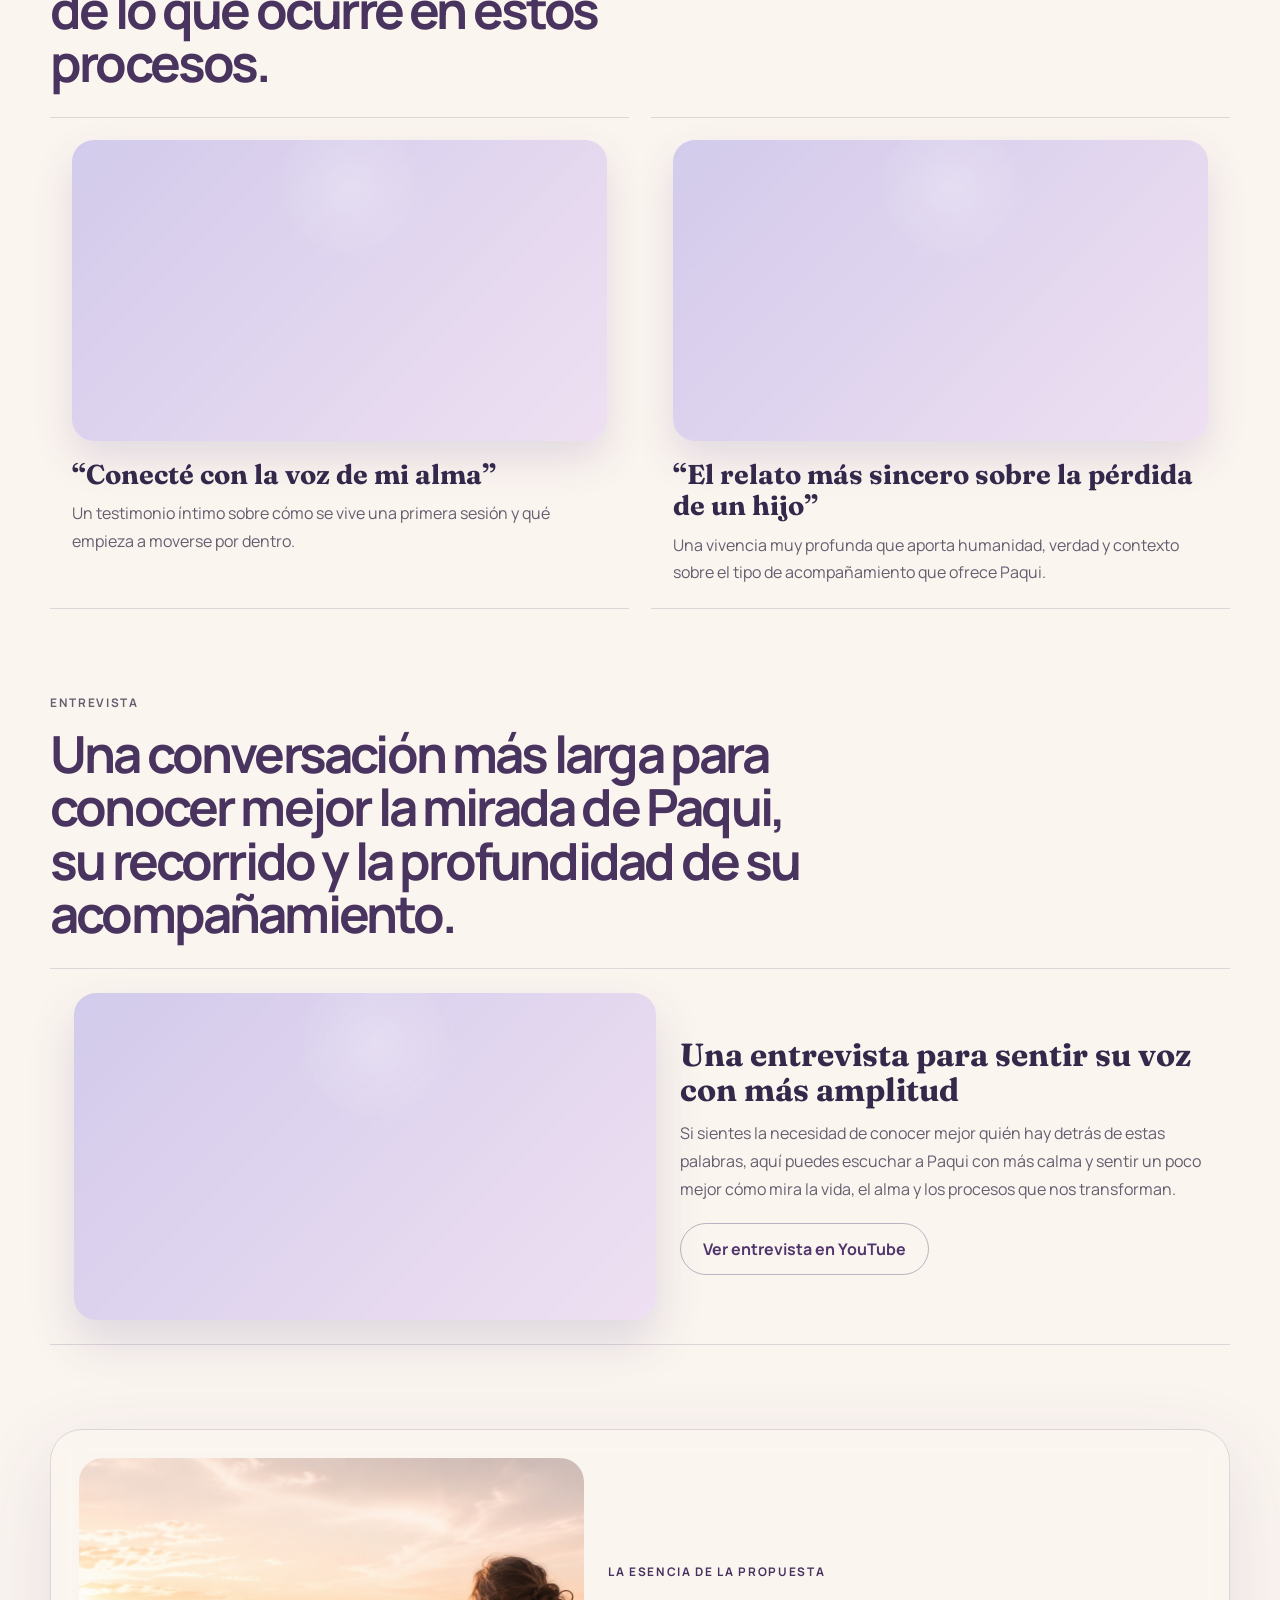
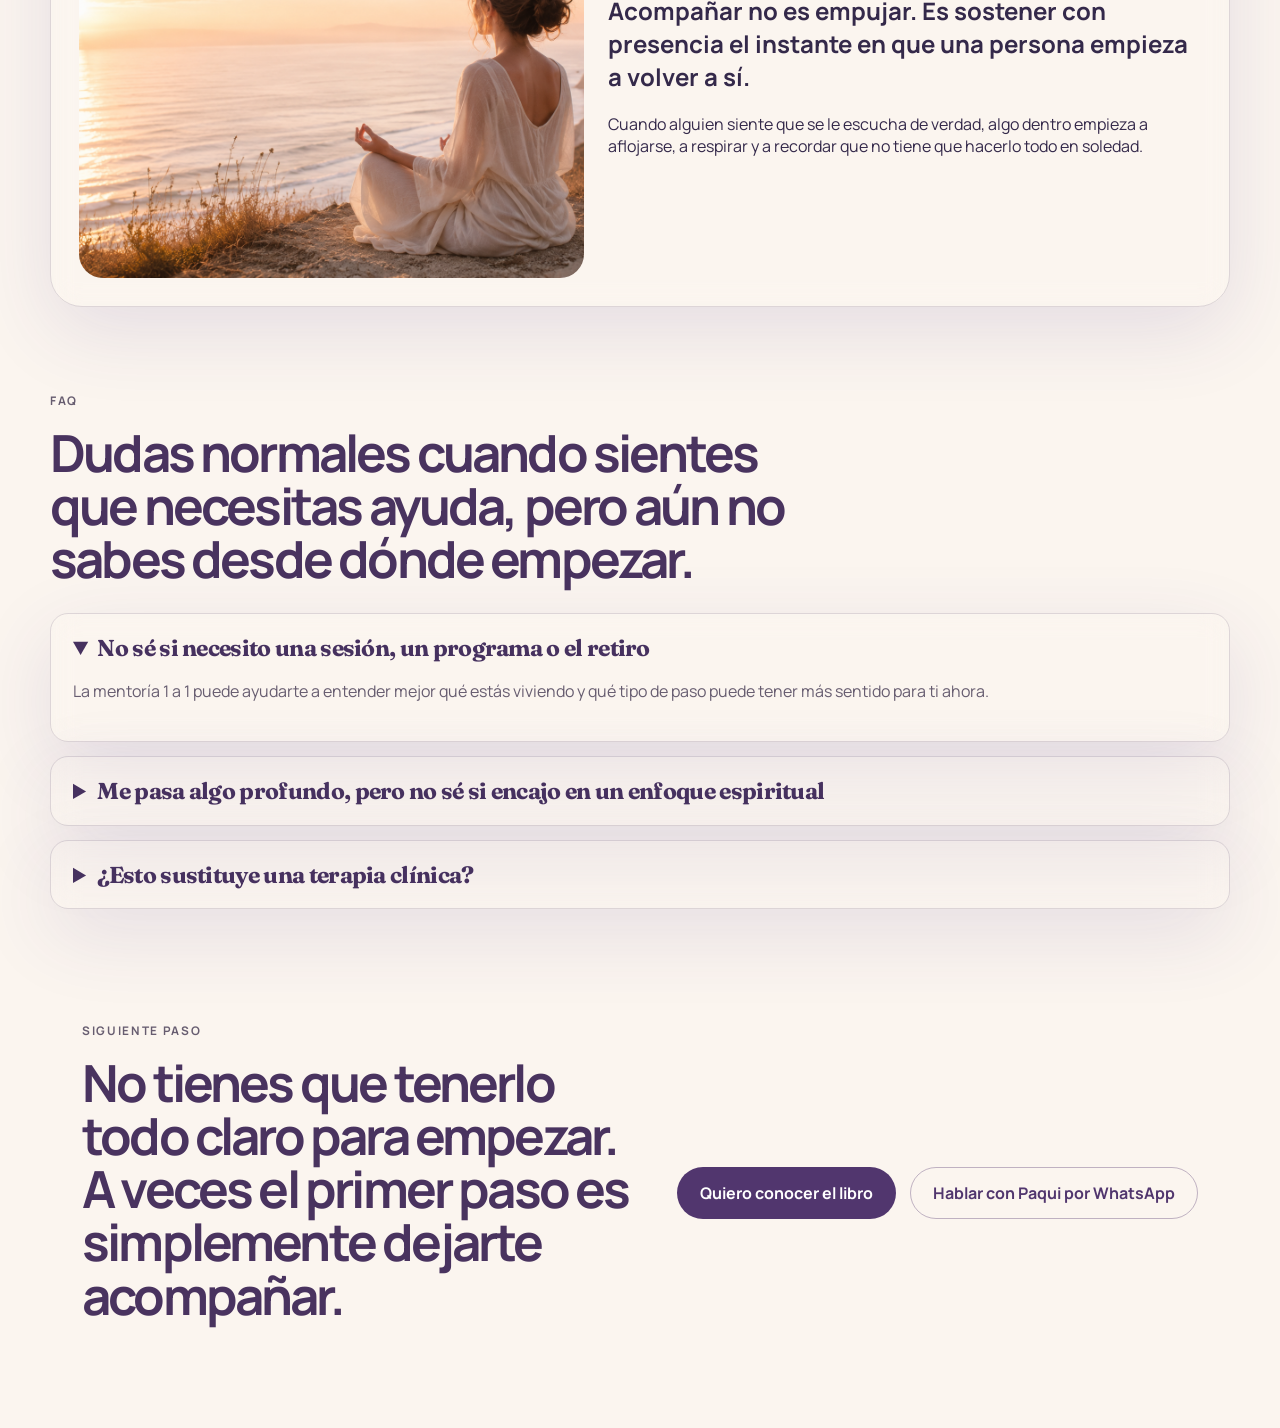
==== commit 3d24634b: "Show full circle artwork and route contact to WhatsApp" ====
--- a/index.html
+++ b/index.html
@@ -198,7 +198,7 @@
           <p class="eyebrow">Próximamente</p>
           <h2>También irán llegando cursos para que puedas seguir profundizando a tu ritmo.</h2>
         </div>
-        <div class="community-section">
+        <div class="community-section upcoming-course-feature">
           <div class="section-heading narrow">
             <p class="eyebrow">Nuevo curso en preparación</p>
             <h2>Estoy preparando un curso sobre el lenguaje oculto de los sueños.</h2>
@@ -206,7 +206,7 @@
               Será un espacio para quienes sienten que sus sueños les hablan y quieren aprender a escucharlos con más claridad, sensibilidad y profundidad.
             </p>
             <div class="contact-actions">
-              <a class="button" href="mailto:hola.terapia.integral.cuantica@gmail.com?subject=Quiero%20saber%20m%C3%A1s%20sobre%20el%20curso%20de%20sue%C3%B1os">Quiero saber más</a>
+              <a class="button" href="https://wa.me/34629202715?text=Hola%20Paqui%2C%20quiero%20saber%20m%C3%A1s%20sobre%20el%20curso%20de%20sue%C3%B1os." target="_blank" rel="noreferrer">Quiero saber más</a>
             </div>
           </div>
           <figure class="community-image course-feature-image">
@@ -269,7 +269,7 @@
               Un espacio para seguir con apoyo, integrar lo vivido y sostener el vínculo con tu alma después del proceso.
             </p>
           </div>
-          <figure class="community-image">
+          <figure class="community-image circle-soul-image">
             <img src="./assets/nueva-imagen/camino-compartido.jpg" alt="Dos personas caminando hacia un paisaje luminoso">
           </figure>
         </div>
@@ -403,7 +403,7 @@
         </div>
         <div class="contact-actions">
           <a class="button" href="./libro.html">Quiero conocer el libro</a>
-          <a class="button button-secondary" href="mailto:hola.terapia.integral.cuantica@gmail.com?subject=Quiero%20hablar%20con%20Paqui">Escribir a Paqui</a>
+          <a class="button button-secondary" href="https://wa.me/34629202715?text=Hola%20Paqui%2C%20he%20visitado%20tu%20web%20y%20me%20gustar%C3%ADa%20hablar%20contigo." target="_blank" rel="noreferrer">Hablar con Paqui por WhatsApp</a>
         </div>
       </section>
     </main>
--- a/styles.css
+++ b/styles.css
@@ -2062,8 +2062,21 @@
 }
 
 .modern-redesign.theme-home:not(.theme-media) .site-header.is-scrolled {
+  background: transparent;
+  box-shadow: none;
+}
+
+.modern-redesign.theme-home:not(.theme-media) .site-header.is-scrolled::before {
+  content: "";
+  position: absolute;
+  top: 0;
+  bottom: 0;
+  left: 50%;
+  z-index: -1;
+  width: 100vw;
   background: rgba(36, 23, 57, 0.94);
   box-shadow: 0 10px 28px rgba(31, 17, 48, 0.22);
+  transform: translateX(-50%);
 }
 
 .modern-redesign .site-header.simple {
@@ -2089,7 +2102,7 @@
 }
 
 /* Upcoming courses form an editorial two-column feature rather than a card. */
-.modern-redesign .community-section {
+.modern-redesign .upcoming-course-feature {
   display: grid;
   grid-template-columns: minmax(0, 1fr) minmax(320px, 0.9fr);
   gap: clamp(32px, 6vw, 84px);
@@ -2099,7 +2112,7 @@
   border-bottom: 1px solid var(--line);
 }
 
-.modern-redesign .community-section .section-heading {
+.modern-redesign .upcoming-course-feature .section-heading {
   align-self: center;
   margin: 0;
 }
@@ -2133,7 +2146,7 @@
     padding-left: 12px;
   }
 
-  .modern-redesign .community-section {
+  .modern-redesign .upcoming-course-feature {
     grid-template-columns: 1fr;
     gap: 28px;
     padding: 28px 0;
@@ -2143,3 +2156,108 @@
     min-height: 260px;
   }
 }
+
+/* Show the complete Circle of the Soul artwork without the legacy crop. */
+.modern-redesign .circle-soul-image {
+  height: auto;
+  aspect-ratio: 1 / 1;
+  background: rgba(255, 255, 255, 0.34);
+}
+
+.modern-redesign .circle-soul-image img {
+  width: 100%;
+  max-width: none;
+  height: 100%;
+  display: block;
+  object-fit: contain;
+  object-position: center;
+  transform: none;
+}
+
+/* The book page shares the same lilac-and-cream atmosphere as the home. */
+body.modern-redesign.theme-book {
+  background:
+    radial-gradient(circle at 10% 16%, rgba(255, 226, 202, 0.72), transparent 26%),
+    radial-gradient(circle at 90% 34%, rgba(206, 188, 231, 0.44), transparent 28%),
+    #fbf5ef;
+}
+
+body.modern-redesign.theme-book::before {
+  background:
+    radial-gradient(circle at 16% 20%, rgba(255, 255, 255, 0.3), transparent 18%),
+    radial-gradient(circle at 84% 42%, rgba(163, 130, 203, 0.12), transparent 24%),
+    linear-gradient(transparent 95%, rgba(70, 49, 95, 0.025) 100%);
+}
+
+/* Keep the book navigation content aligned while its colour spans the viewport. */
+.modern-redesign.theme-book .site-header.simple {
+  background: transparent;
+  box-shadow: none;
+}
+
+.modern-redesign.theme-book .site-header.simple::before {
+  content: "";
+  position: absolute;
+  top: 0;
+  bottom: 0;
+  left: 50%;
+  z-index: -1;
+  width: 100vw;
+  background: rgba(36, 23, 57, 0.96);
+  box-shadow: 0 8px 24px rgba(31, 17, 48, 0.2);
+  transform: translateX(-50%);
+}
+
+.modern-redesign.theme-book .site-header.simple .brand,
+.modern-redesign.theme-book .site-header.simple .brand-copy small,
+.modern-redesign.theme-book .site-header.simple .button-ghost {
+  color: #ffffff;
+}
+
+.modern-redesign.theme-book .site-header.simple .button-ghost {
+  border-color: rgba(255, 255, 255, 0.54);
+}
+
+/* Media shares the same visual atmosphere and full-width navigation. */
+body.modern-redesign.theme-media {
+  background:
+    radial-gradient(circle at 10% 16%, rgba(255, 226, 202, 0.72), transparent 26%),
+    radial-gradient(circle at 90% 34%, rgba(206, 188, 231, 0.44), transparent 28%),
+    #fbf5ef;
+}
+
+body.modern-redesign.theme-media::before {
+  background:
+    radial-gradient(circle at 16% 20%, rgba(255, 255, 255, 0.3), transparent 18%),
+    radial-gradient(circle at 84% 42%, rgba(163, 130, 203, 0.12), transparent 24%),
+    linear-gradient(transparent 95%, rgba(70, 49, 95, 0.025) 100%);
+}
+
+.modern-redesign.theme-media .site-header.simple {
+  background: transparent;
+  box-shadow: none;
+}
+
+.modern-redesign.theme-media .site-header.simple::before {
+  content: "";
+  position: absolute;
+  top: 0;
+  bottom: 0;
+  left: 50%;
+  z-index: -1;
+  width: 100vw;
+  background: rgba(36, 23, 57, 0.96);
+  box-shadow: 0 8px 24px rgba(31, 17, 48, 0.2);
+  transform: translateX(-50%);
+}
+
+.modern-redesign.theme-media .site-header.simple .brand,
+.modern-redesign.theme-media .site-header.simple .brand-copy small,
+.modern-redesign.theme-media .site-header.simple .site-nav a,
+.modern-redesign.theme-media .site-header.simple .button-ghost {
+  color: #ffffff;
+}
+
+.modern-redesign.theme-media .site-header.simple .button-ghost {
+  border-color: rgba(255, 255, 255, 0.54);
+}
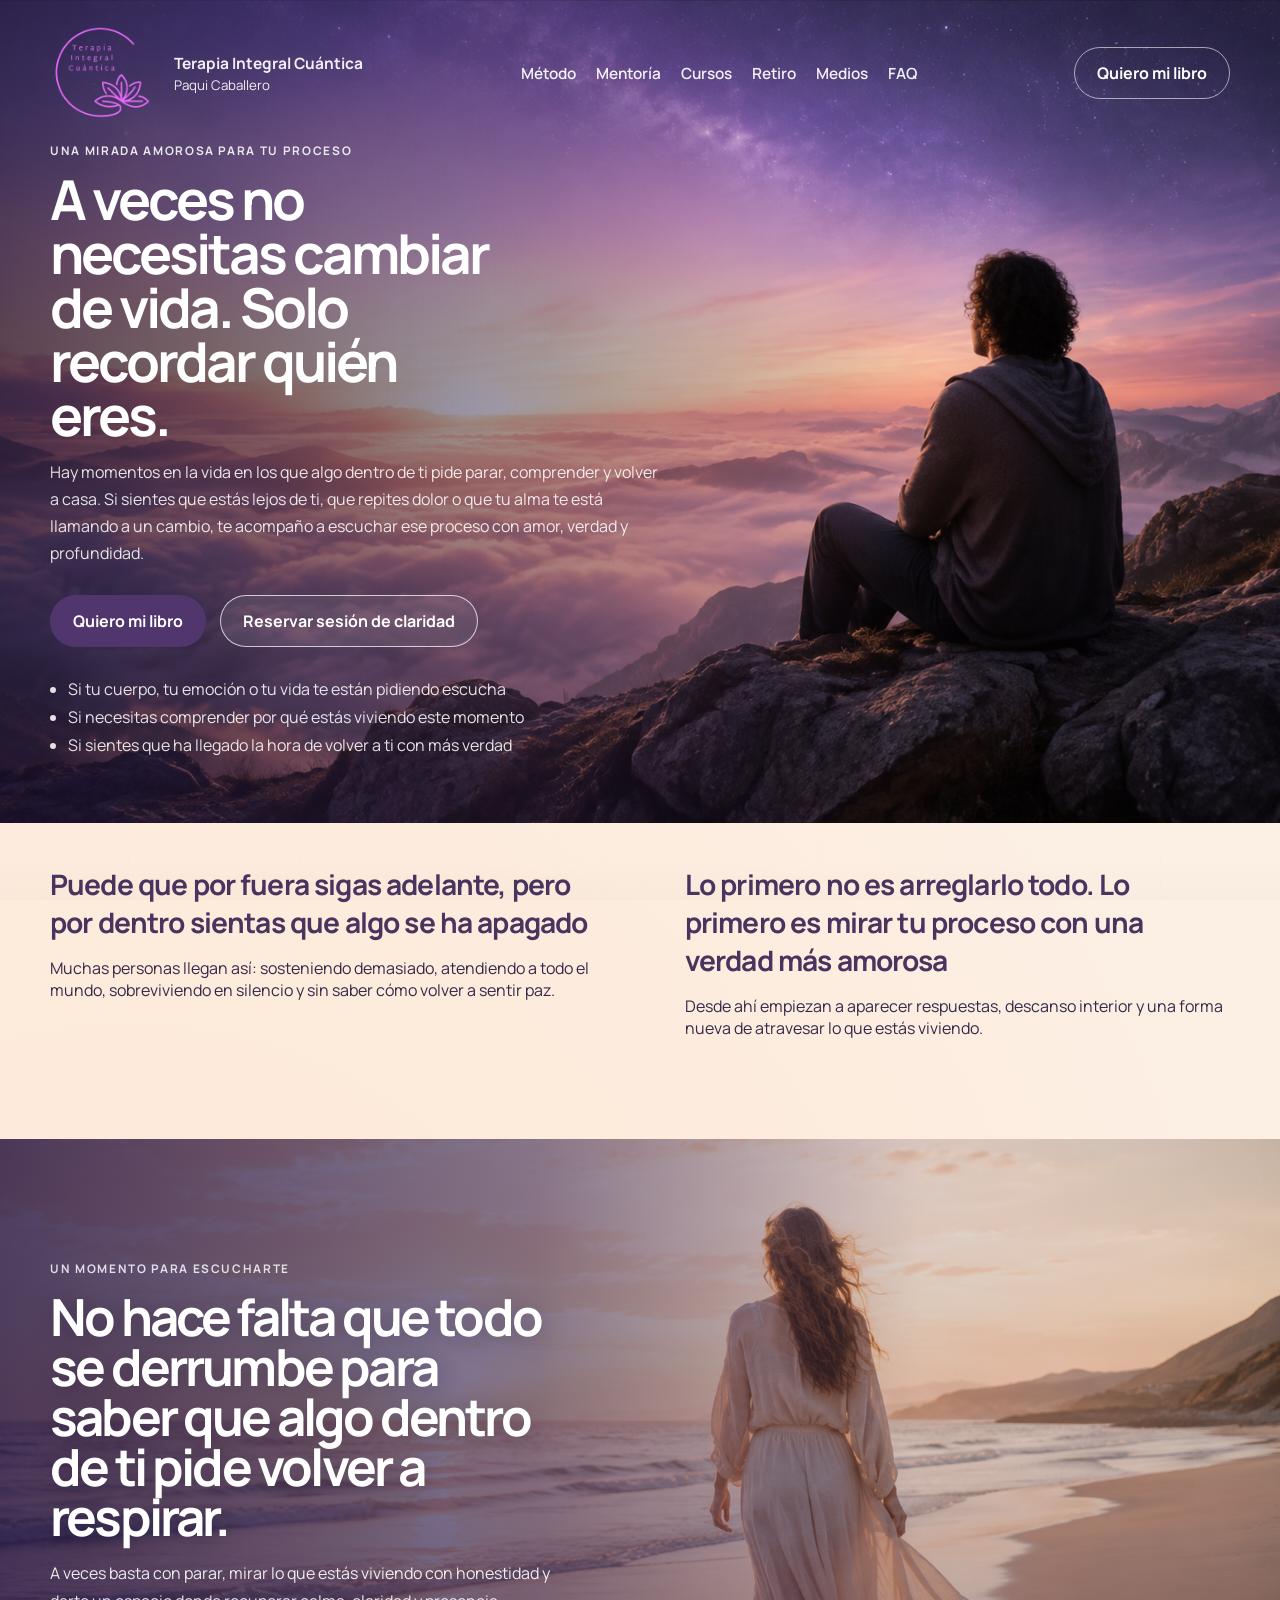
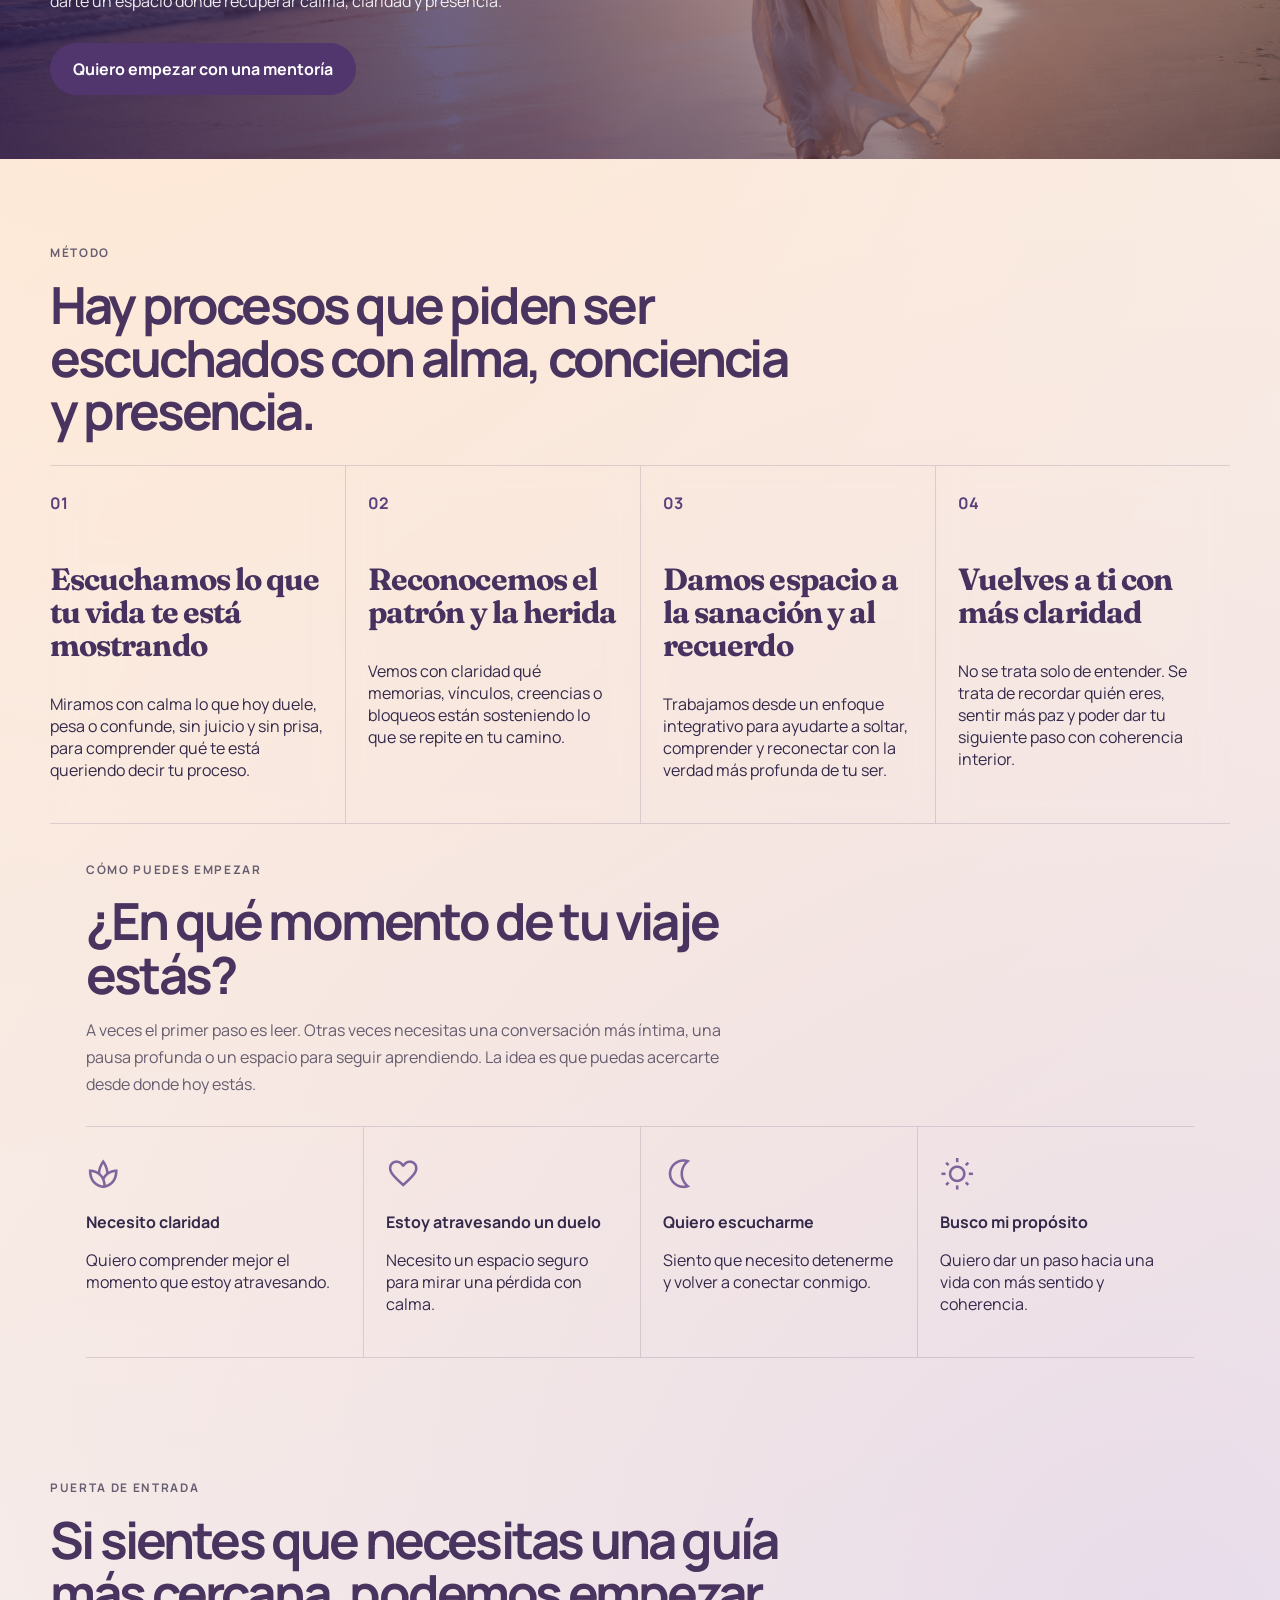
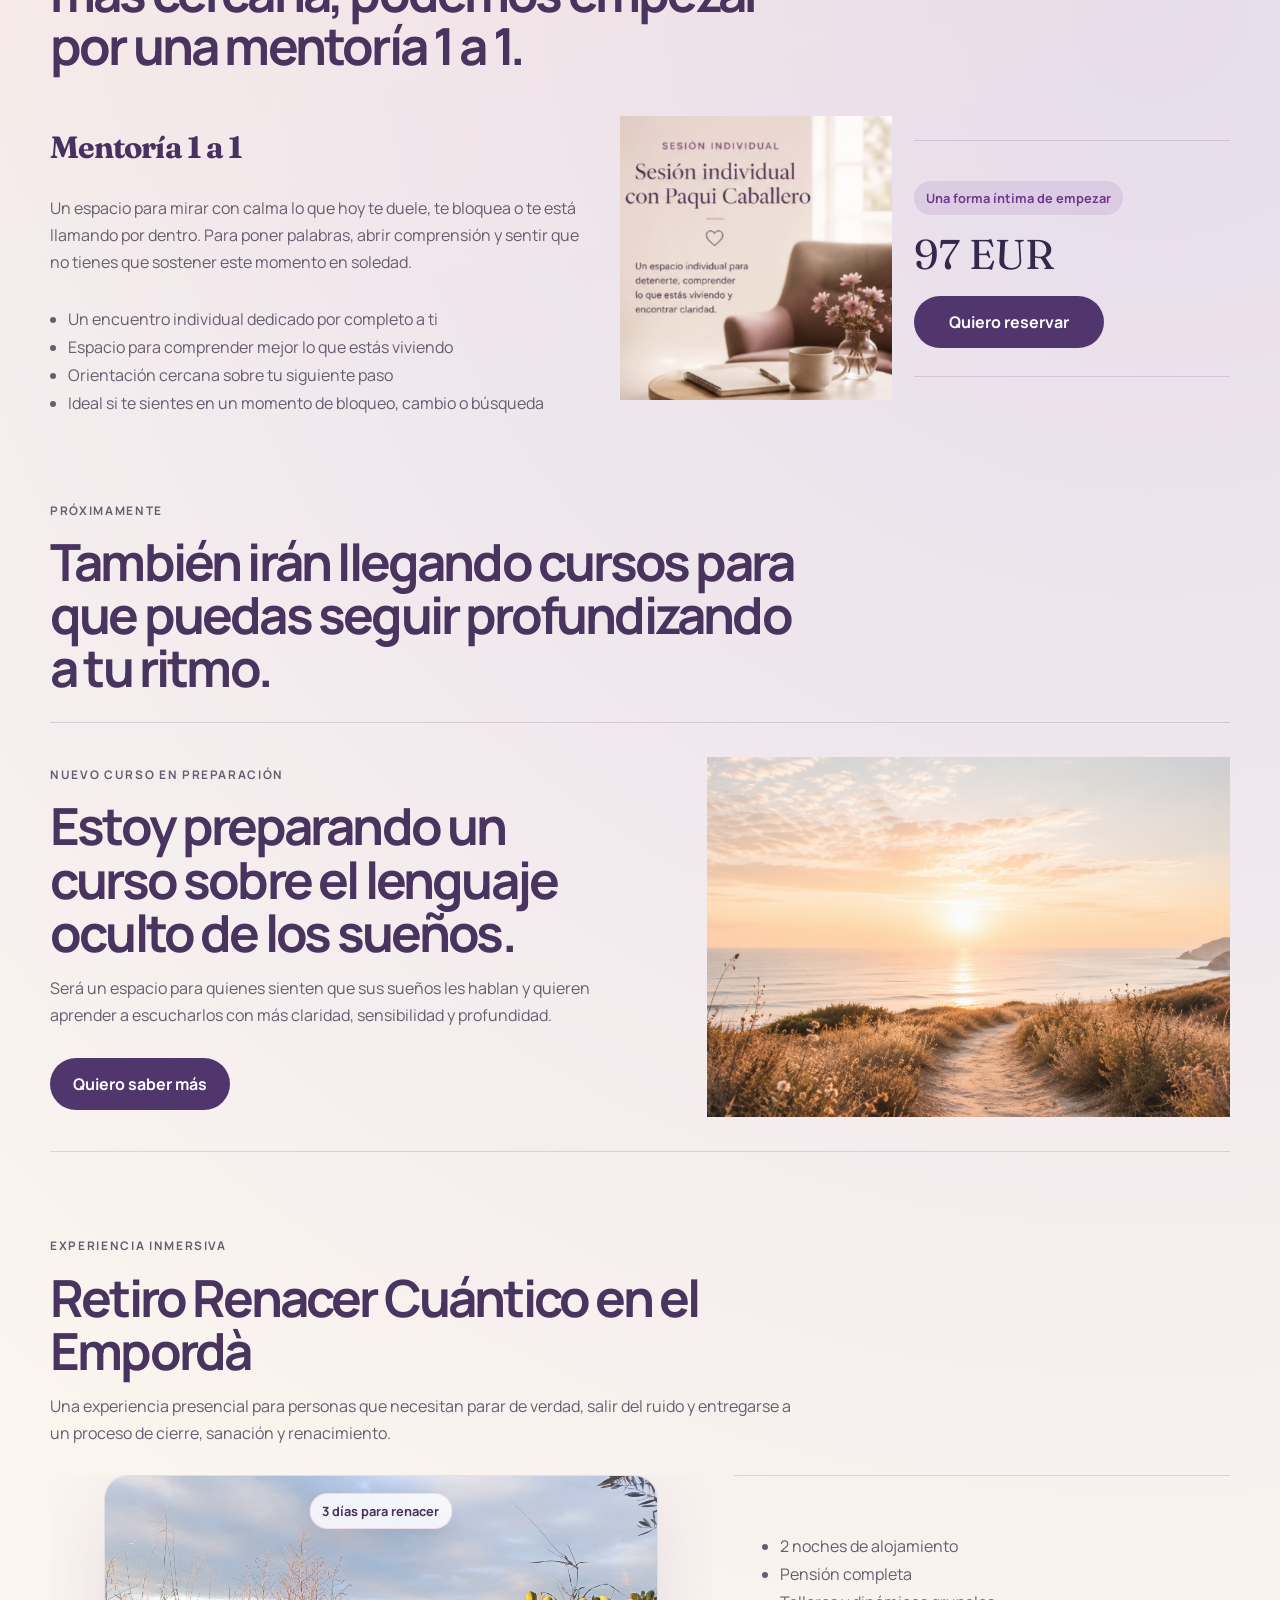
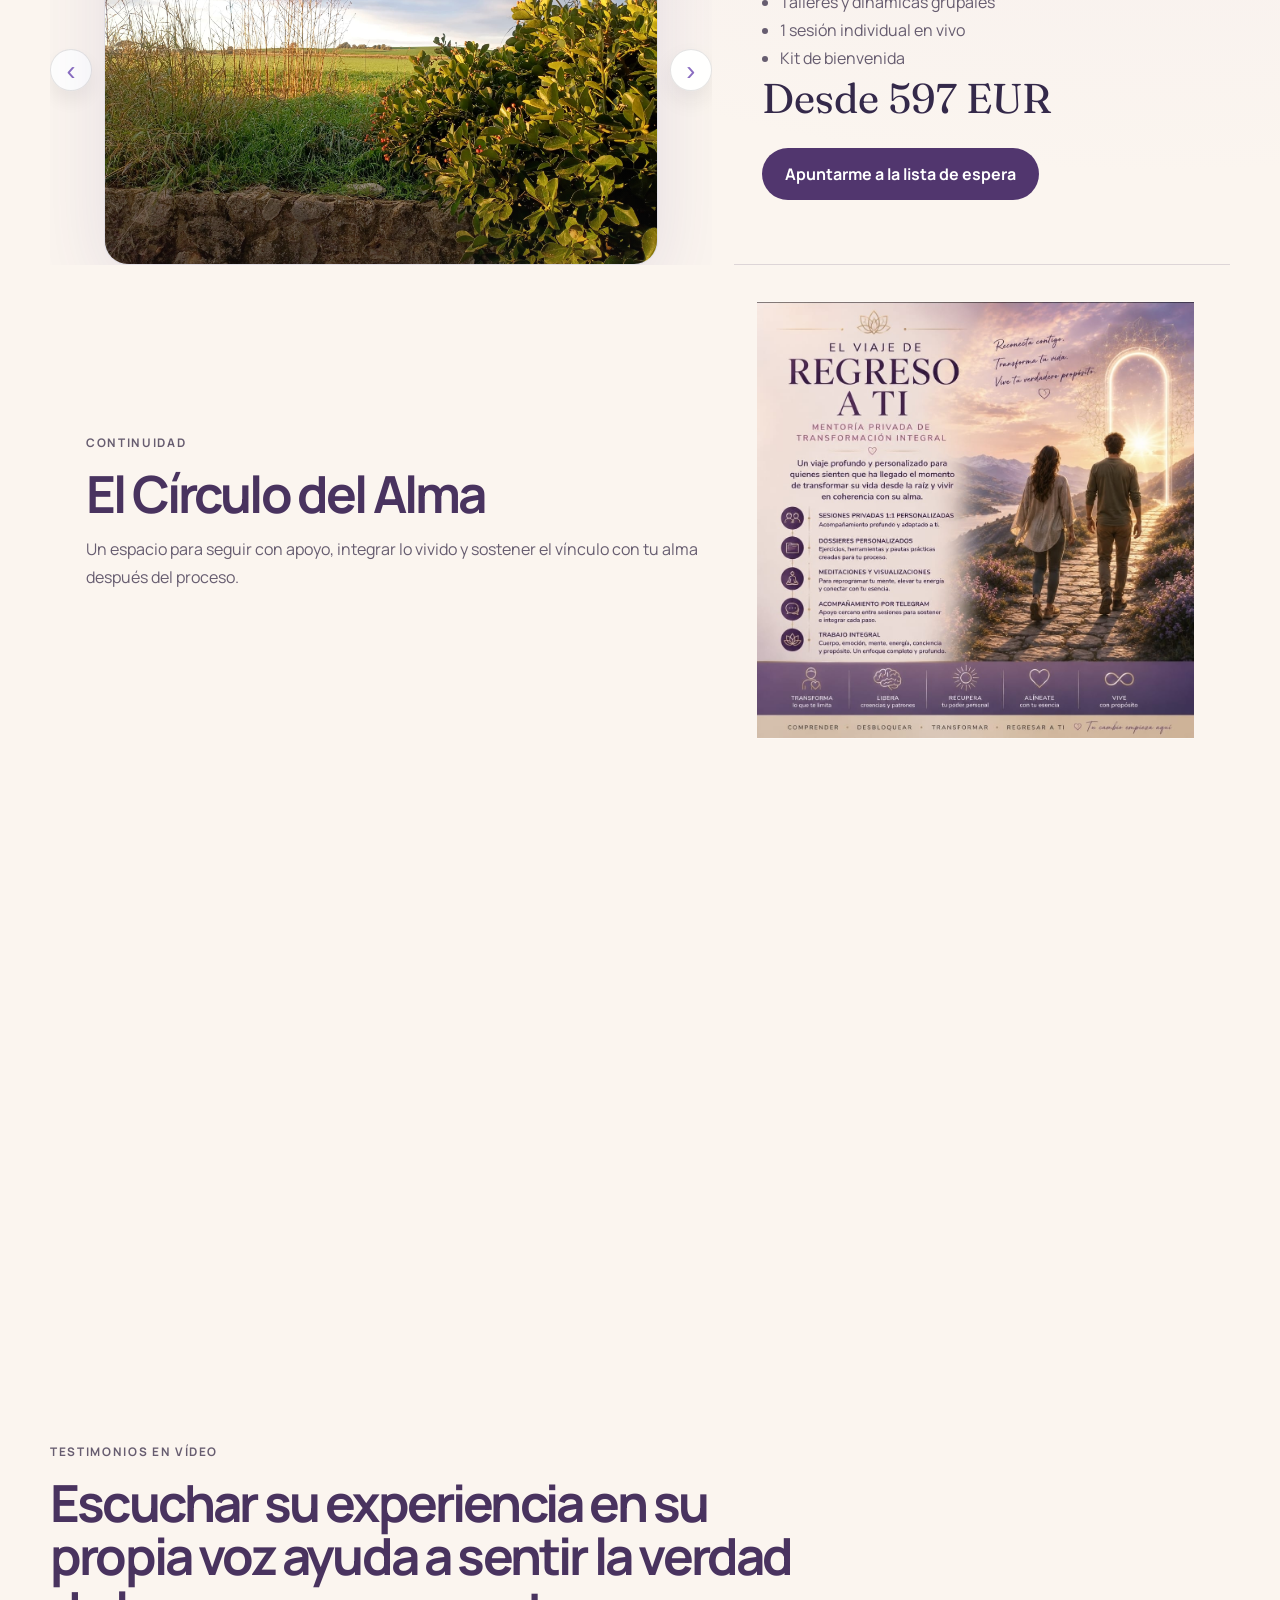
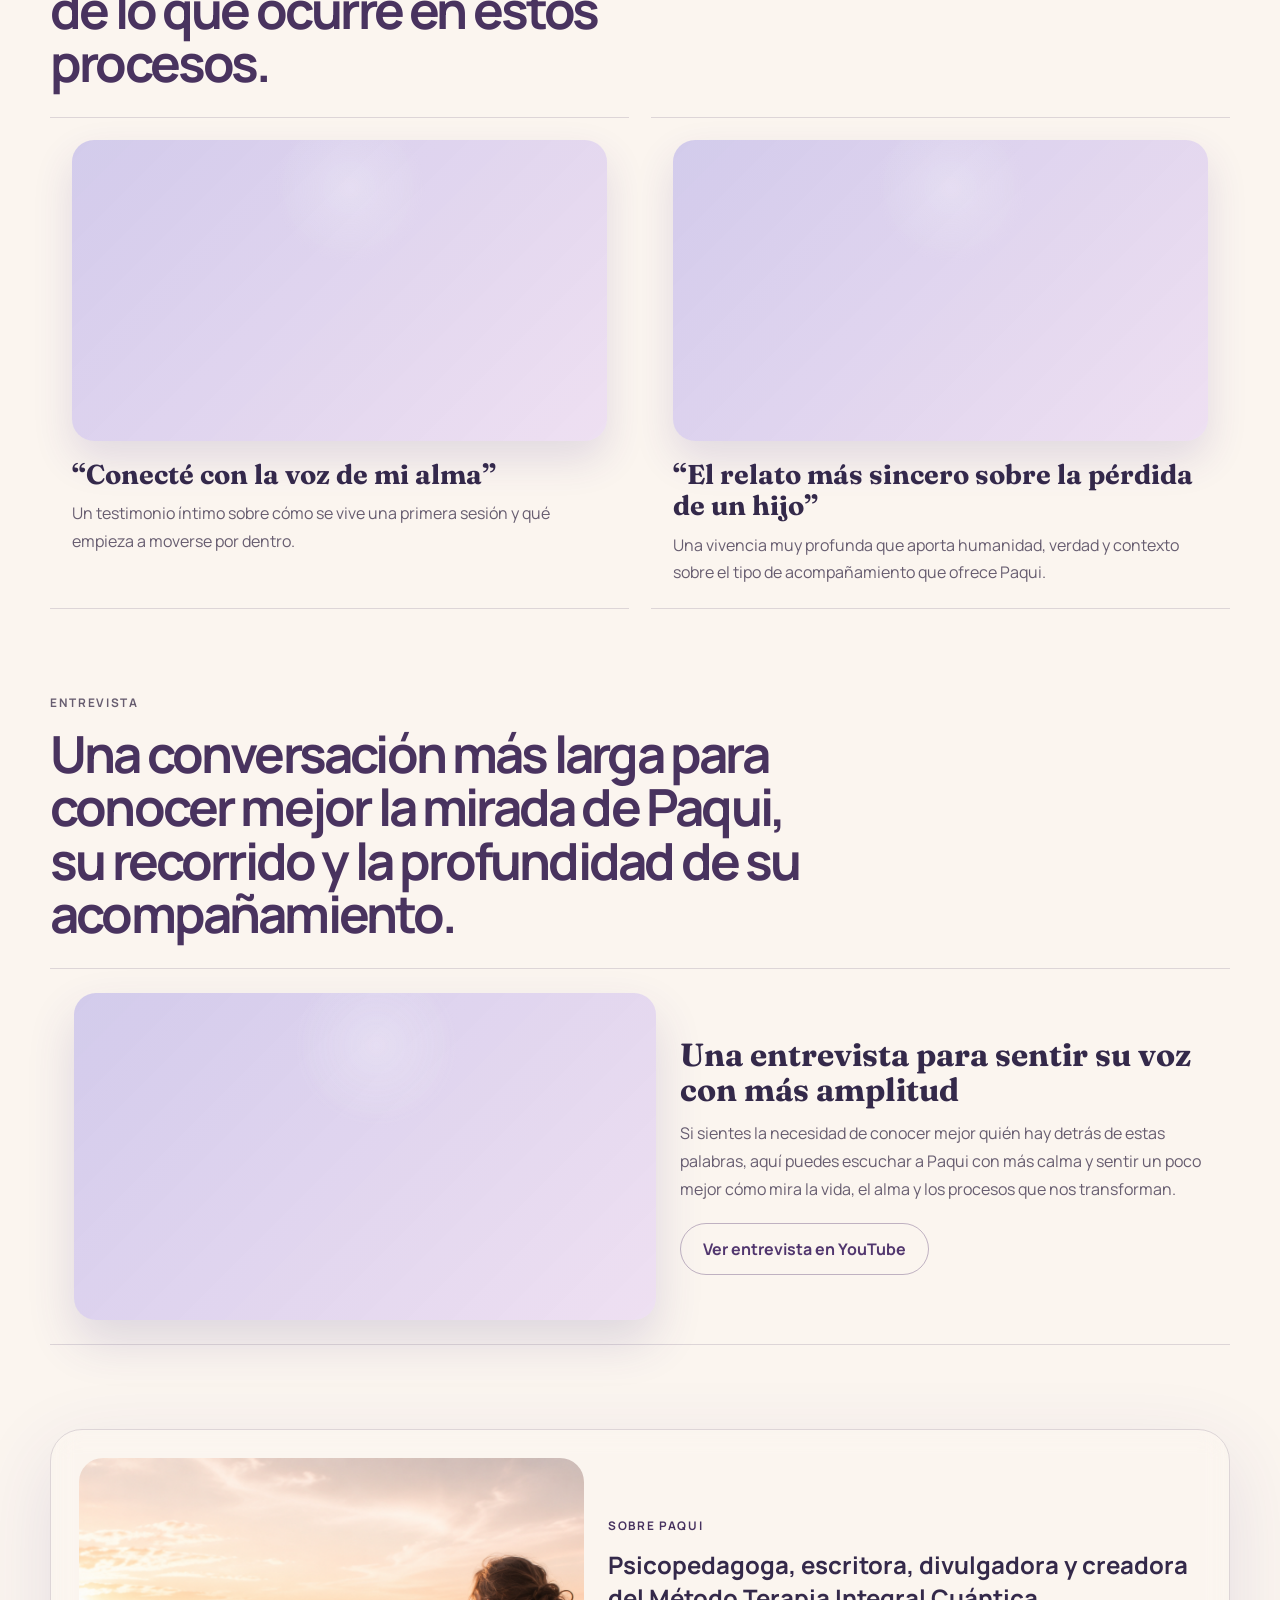
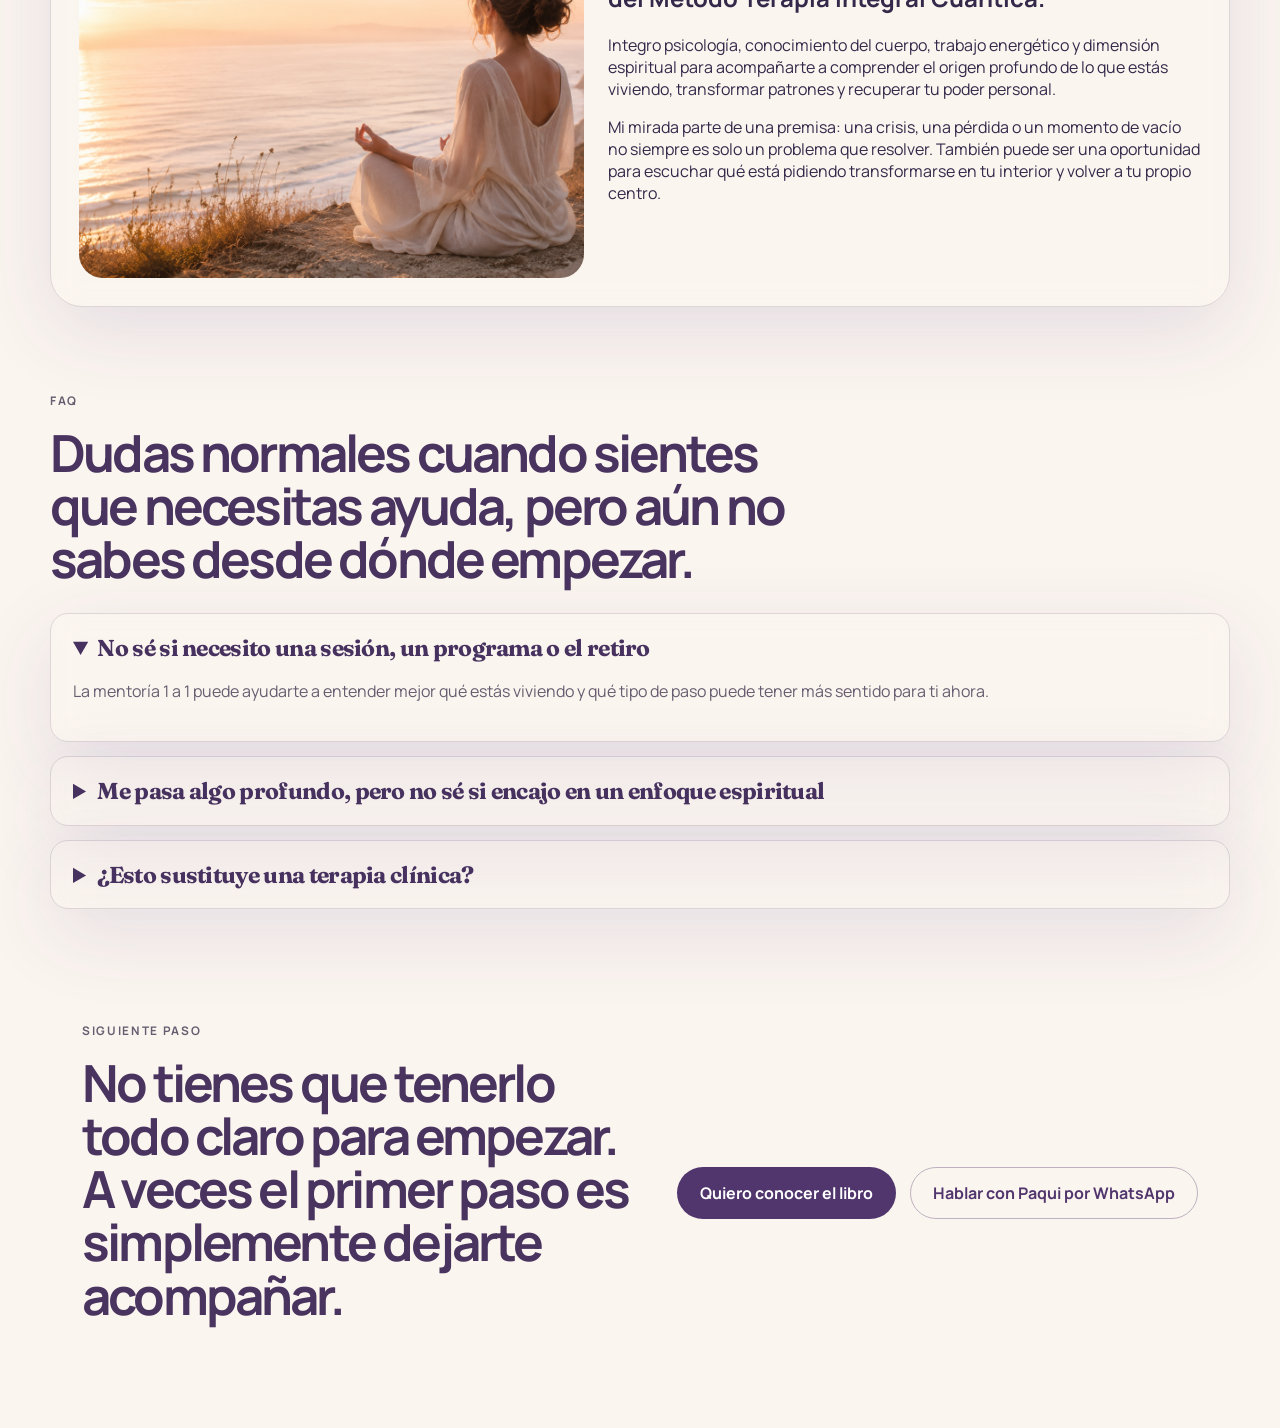
==== commit af7bd06e: "Add professional bio and new media interviews" ====
--- a/index.html
+++ b/index.html
@@ -366,10 +366,13 @@
             <img src="./assets/nueva-imagen/pausa-frente-al-mar.png" alt="Persona sentada frente al mar en un momento de calma">
           </div>
           <div class="visual-quote-copy">
-            <p class="eyebrow">La esencia de la propuesta</p>
-            <h2>Acompañar no es empujar. Es sostener con presencia el instante en que una persona empieza a volver a sí.</h2>
-            <p>
-              Cuando alguien siente que se le escucha de verdad, algo dentro empieza a aflojarse, a respirar y a recordar que no tiene que hacerlo todo en soledad.
+            <p class="eyebrow">Sobre Paqui</p>
+            <h2>Psicopedagoga, escritora, divulgadora y creadora del Método Terapia Integral Cuántica.</h2>
+            <p>
+              Integro psicología, conocimiento del cuerpo, trabajo energético y dimensión espiritual para acompañarte a comprender el origen profundo de lo que estás viviendo, transformar patrones y recuperar tu poder personal.
+            </p>
+            <p>
+              Mi mirada parte de una premisa: una crisis, una pérdida o un momento de vacío no siempre es solo un problema que resolver. También puede ser una oportunidad para escuchar qué está pidiendo transformarse en tu interior y volver a tu propio centro.
             </p>
           </div>
         </div>
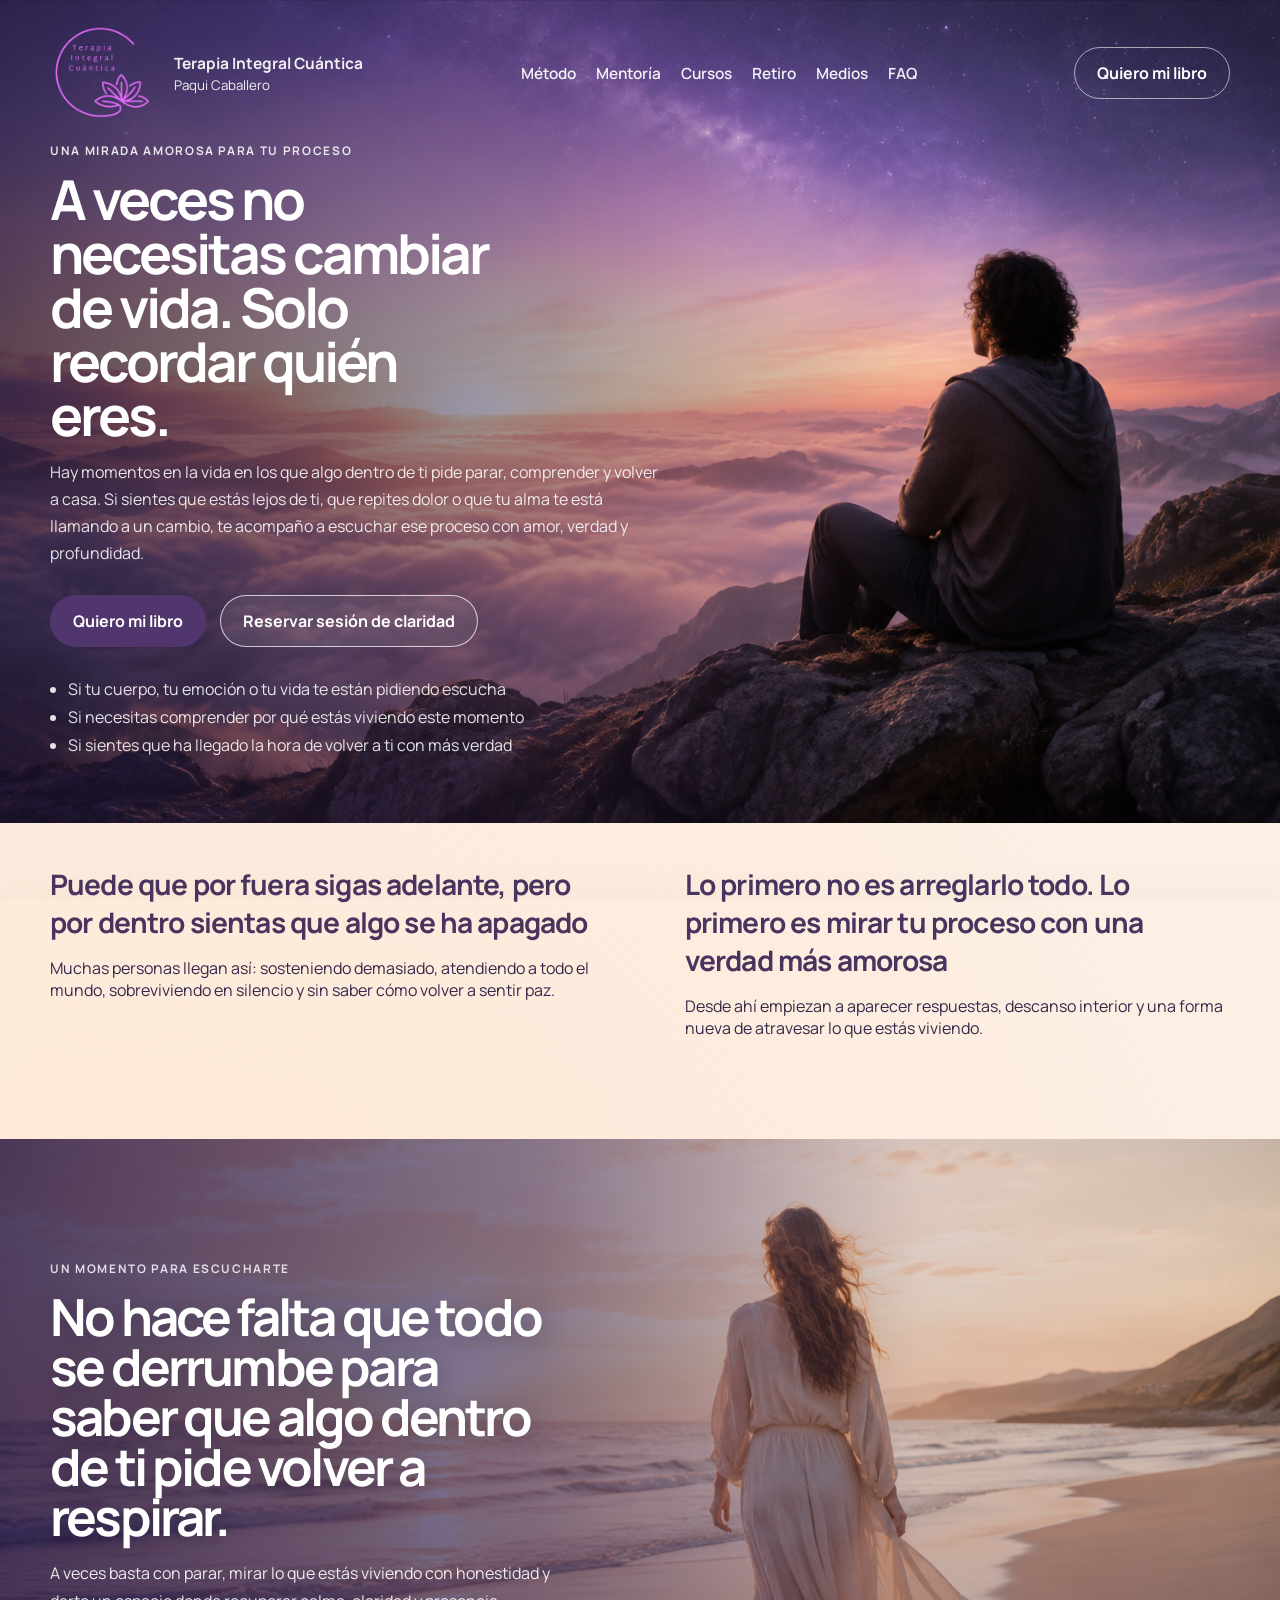
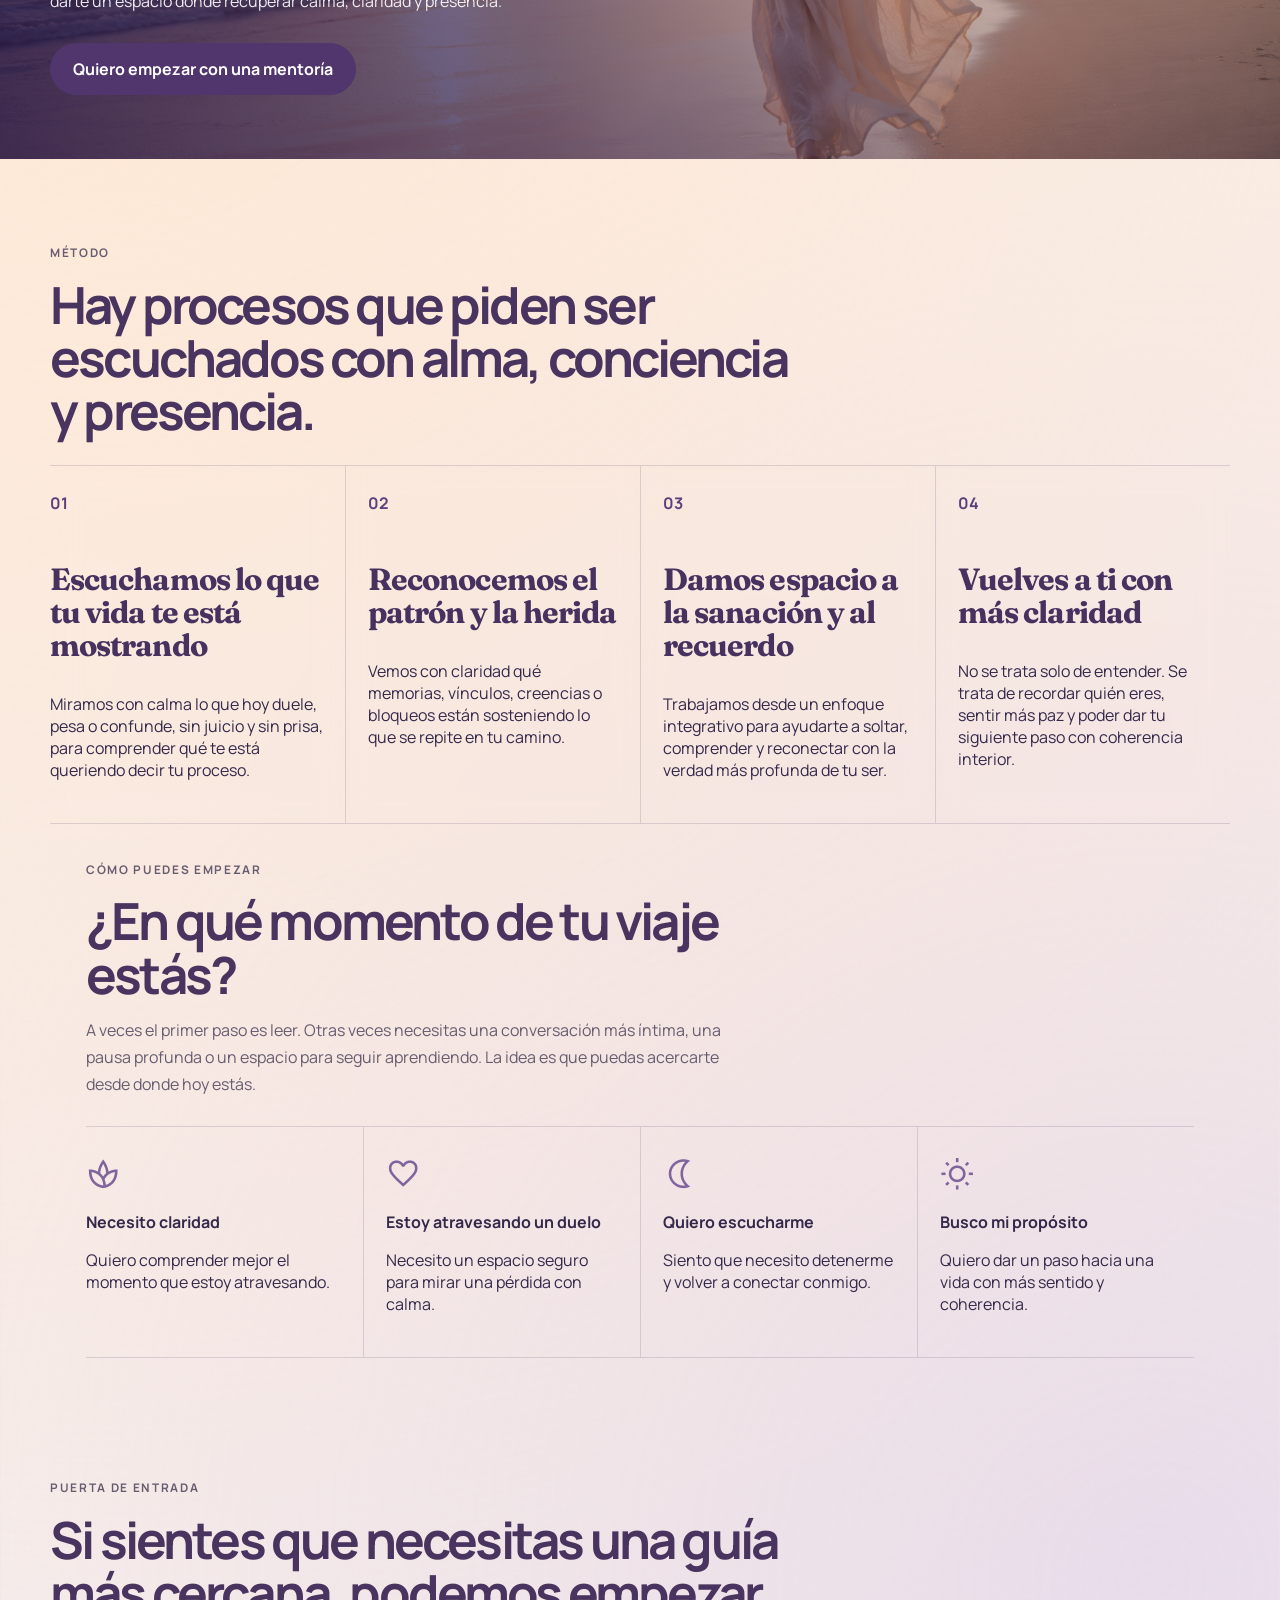
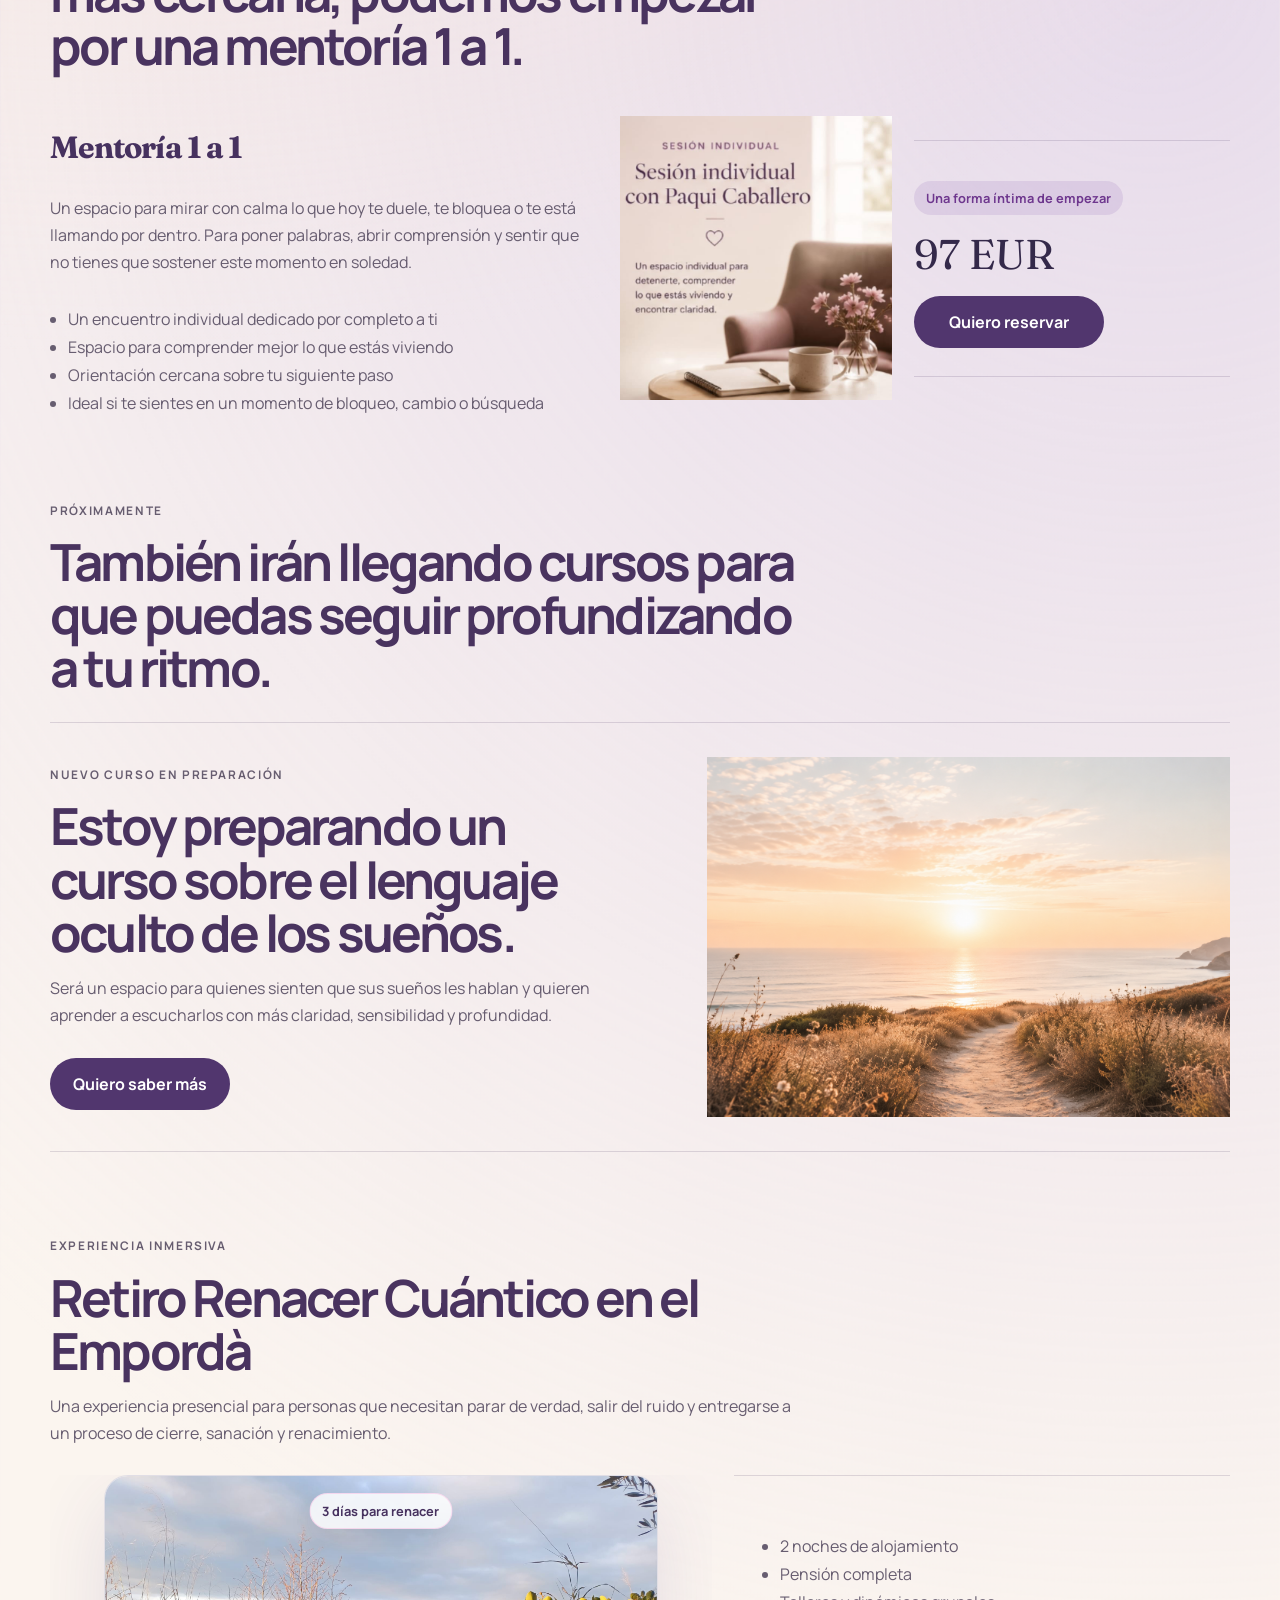
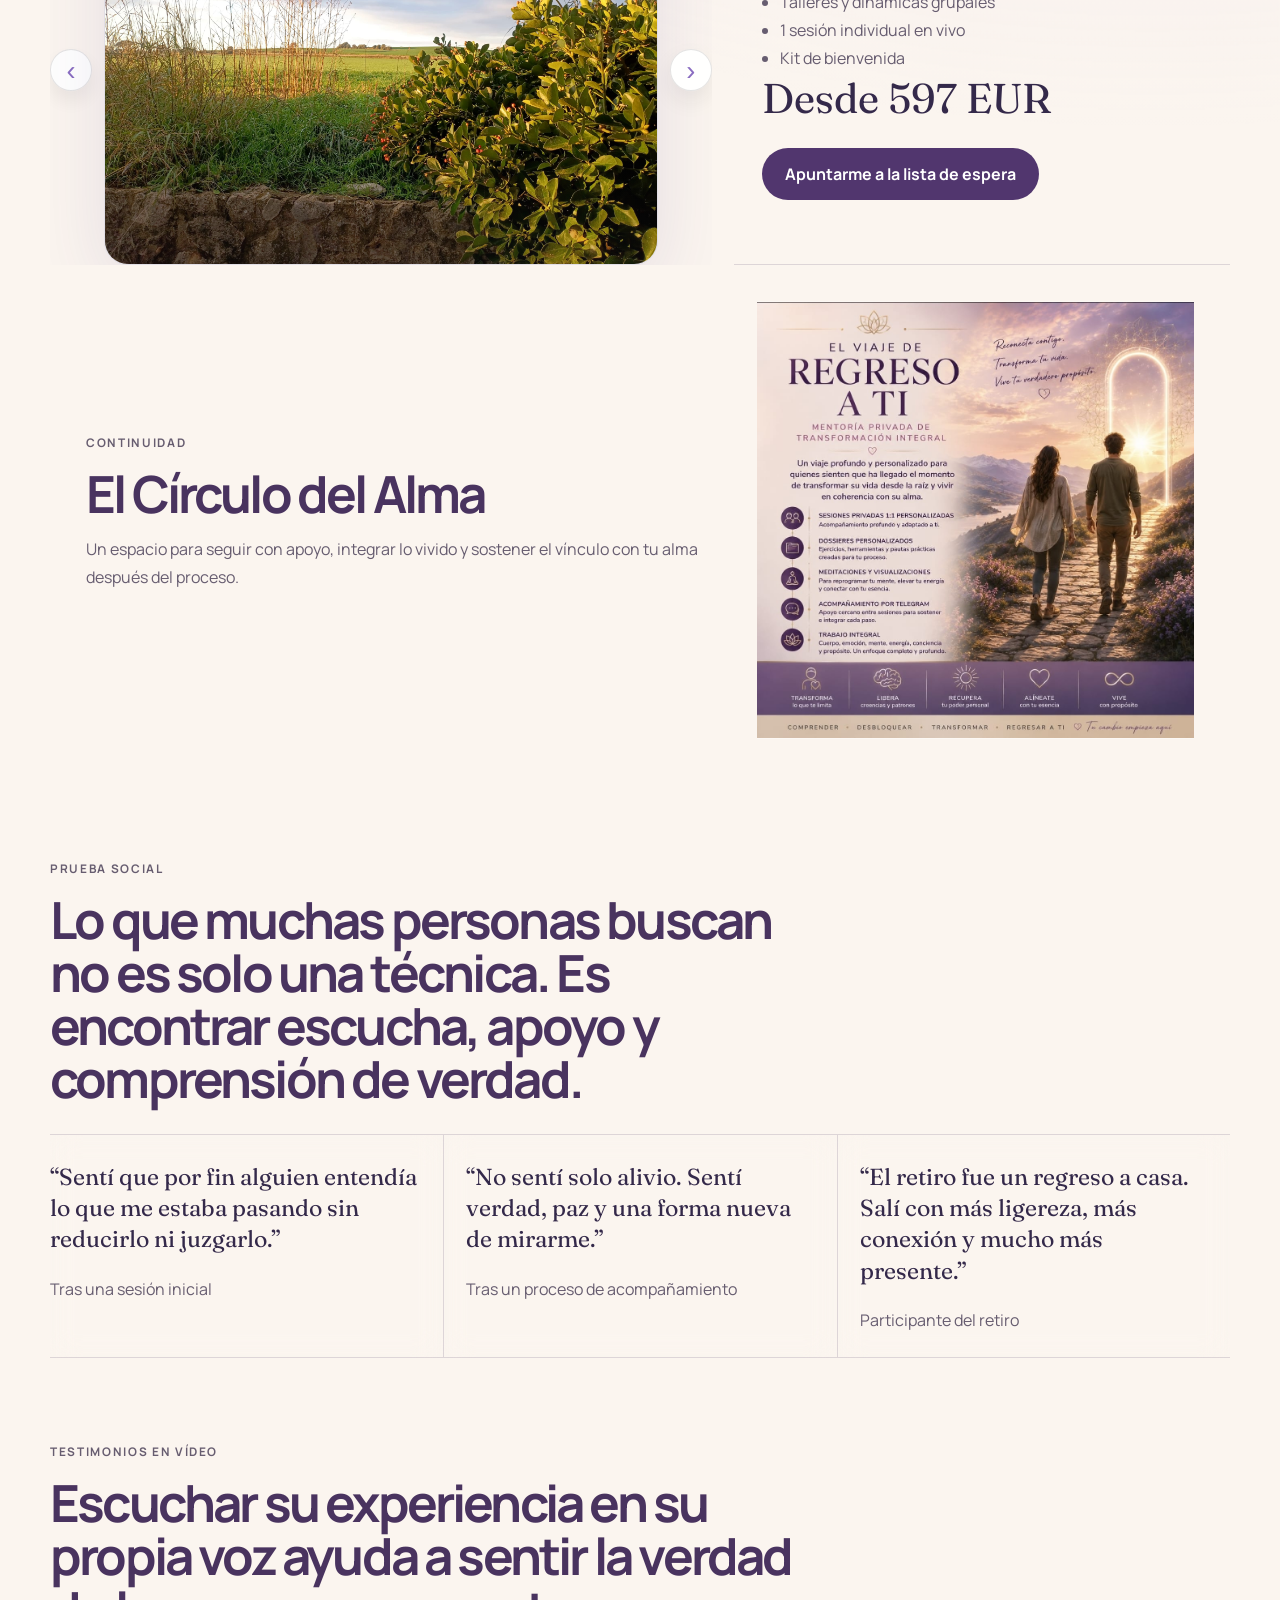
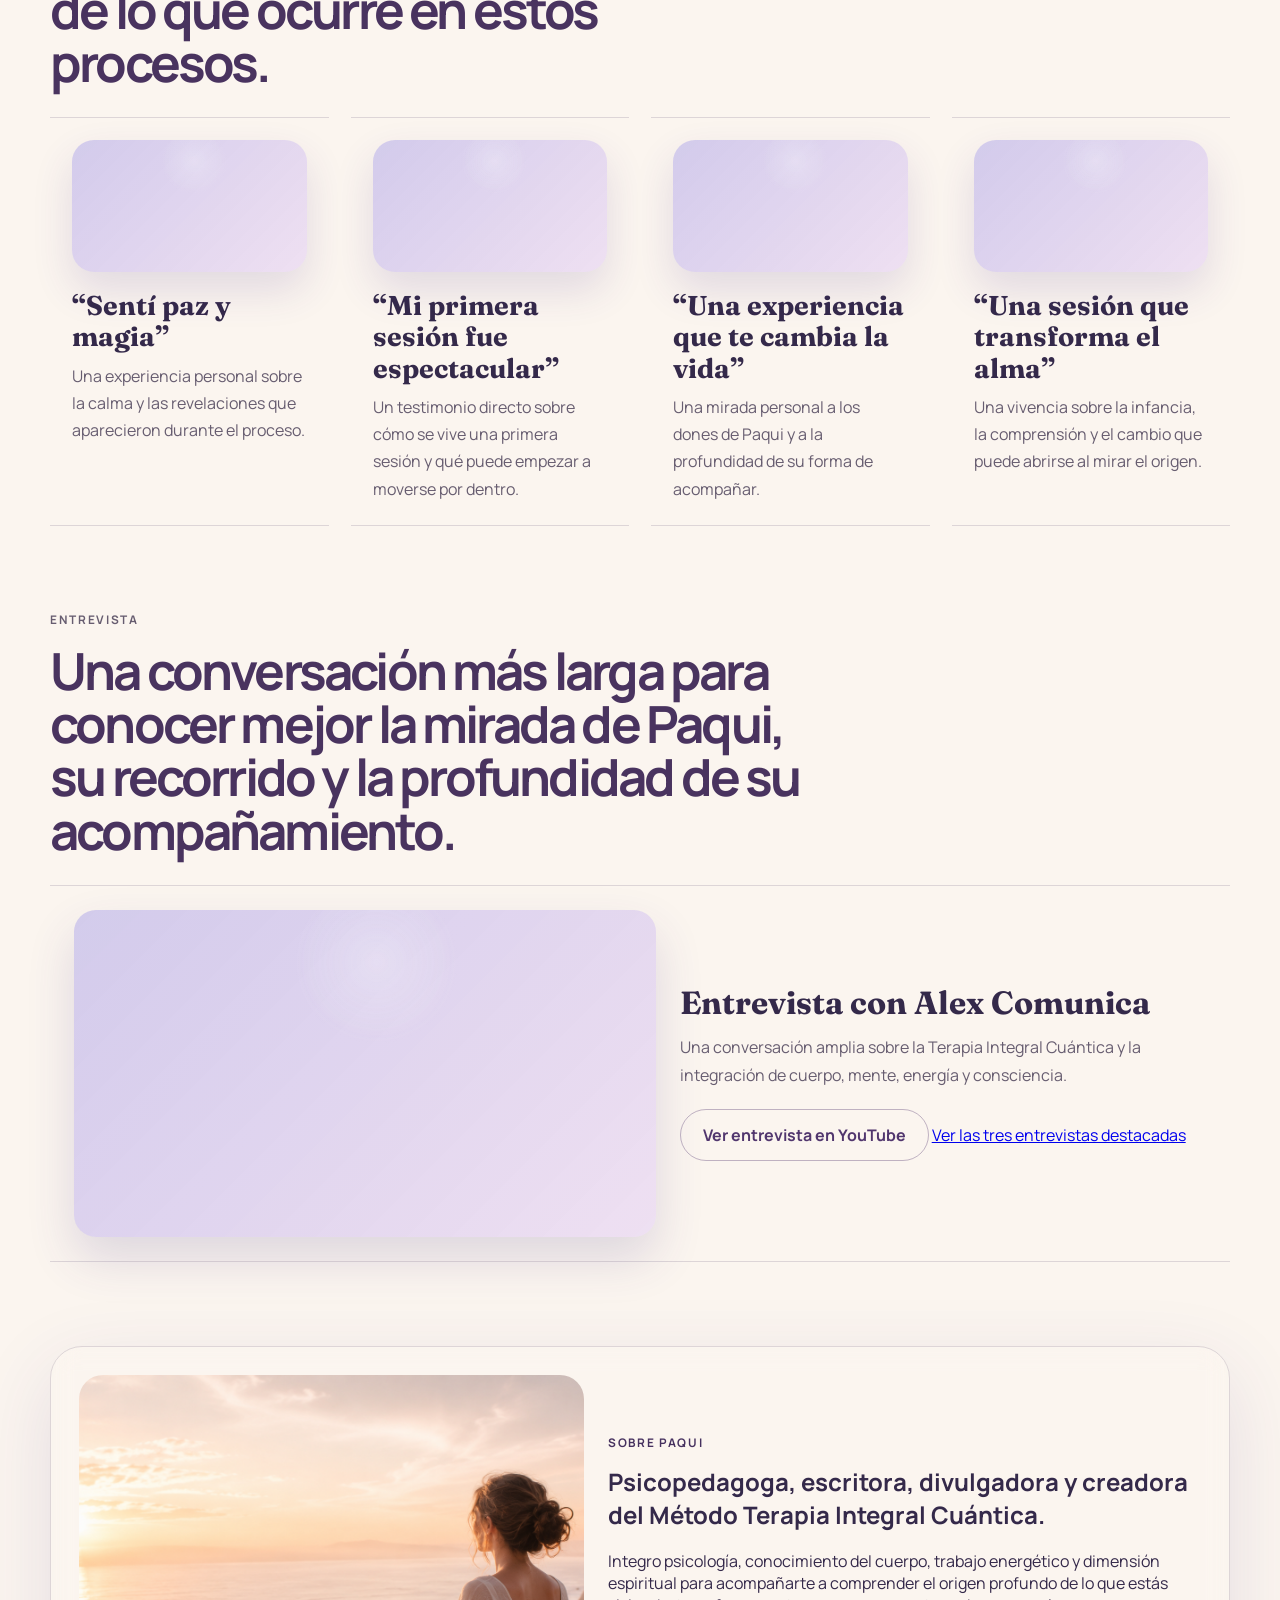
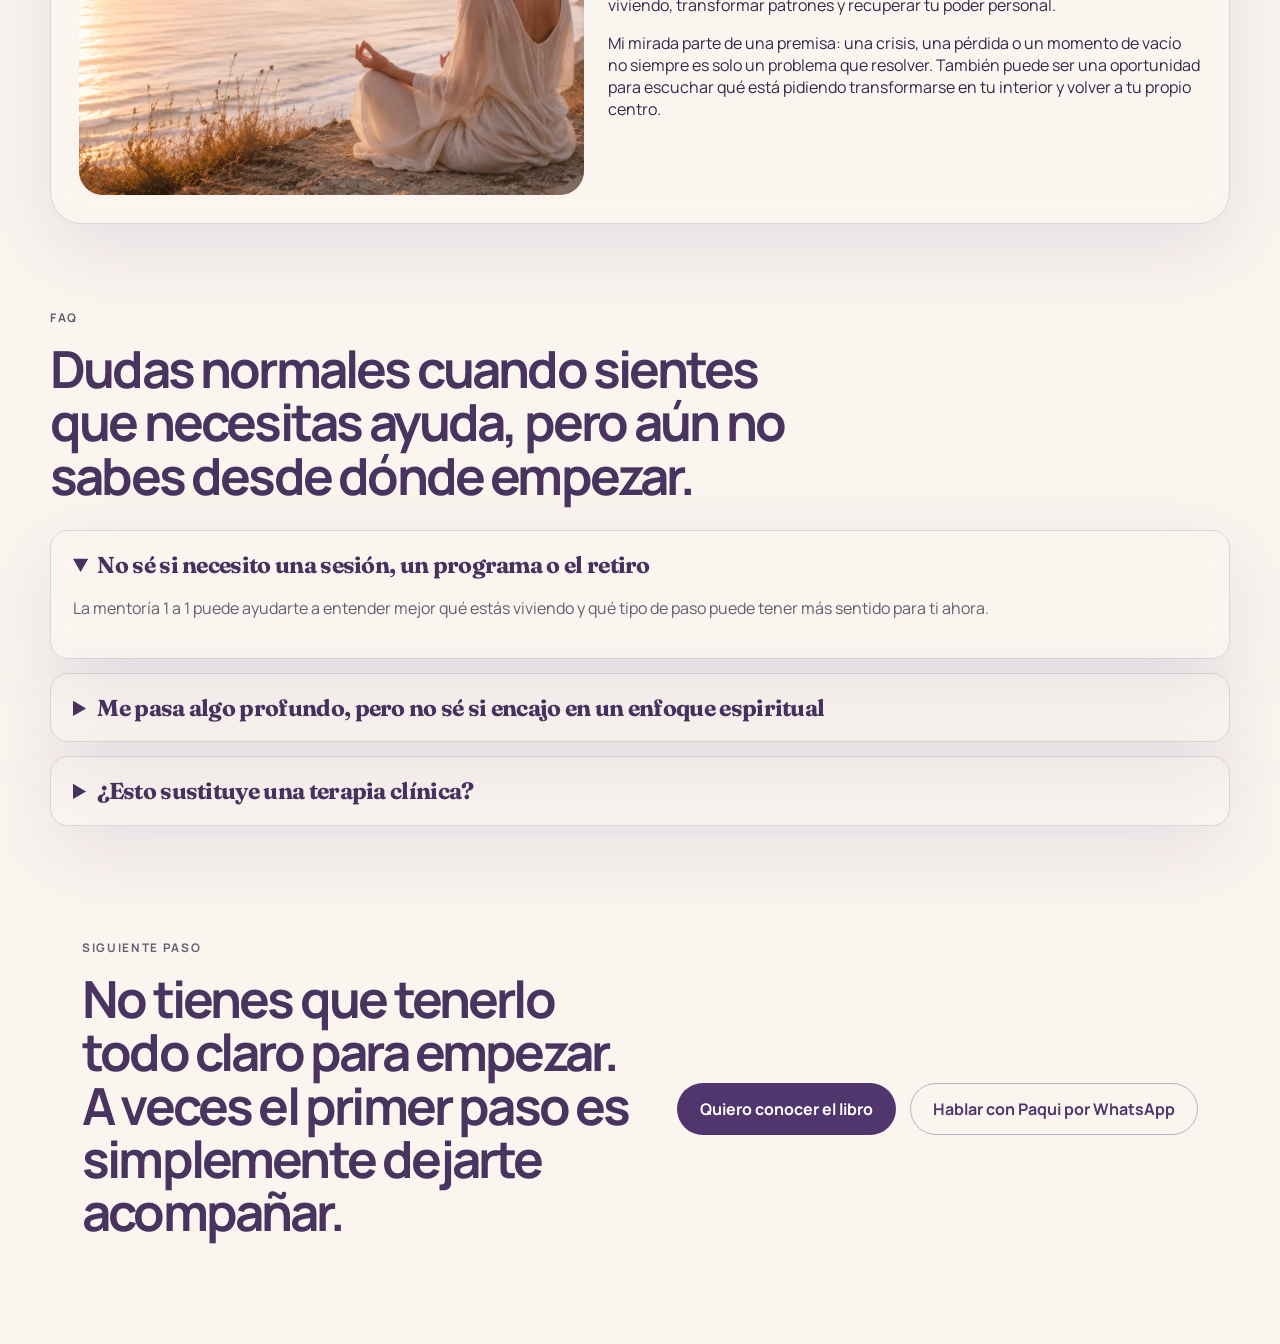
==== commit 4f0c5d7a: "Show individual testimonial shorts" ====
--- a/index.html
+++ b/index.html
@@ -303,32 +303,60 @@
         </div>
         <div class="video-testimonial-grid">
           <article class="video-testimonial-card">
-            <div class="video-embed-wrap">
+            <div class="video-embed-wrap testimonial-short">
               <iframe
-                src="https://www.youtube.com/embed/TyivC10zkYg"
-                title="¿Qué pasó en mi primera sesión? Testimonio de Terapia Integral Cuántica"
+                src="https://www.youtube.com/embed/bQmOBzG1L4A"
+                title="Sentí paz y magia: testimonio sobre Paqui Caballero"
                 loading="lazy"
                 allow="accelerometer; autoplay; clipboard-write; encrypted-media; gyroscope; picture-in-picture; web-share"
                 referrerpolicy="strict-origin-when-cross-origin"
                 allowfullscreen
               ></iframe>
             </div>
-            <h3>“Conecté con la voz de mi alma”</h3>
-            <p>Un testimonio íntimo sobre cómo se vive una primera sesión y qué empieza a moverse por dentro.</p>
+            <h3>“Sentí paz y magia”</h3>
+            <p>Una experiencia personal sobre la calma y las revelaciones que aparecieron durante el proceso.</p>
           </article>
           <article class="video-testimonial-card">
-            <div class="video-embed-wrap">
+            <div class="video-embed-wrap testimonial-short">
               <iframe
-                src="https://www.youtube.com/embed/ORbX2JfoEhc"
-                title="El relat més sincer sobre la pèrdua d'un fill"
+                src="https://www.youtube.com/embed/VJO-uR42cto"
+                title="Mi primera sesión con Paqui: testimonio"
                 loading="lazy"
                 allow="accelerometer; autoplay; clipboard-write; encrypted-media; gyroscope; picture-in-picture; web-share"
                 referrerpolicy="strict-origin-when-cross-origin"
                 allowfullscreen
               ></iframe>
             </div>
-            <h3>“El relato más sincero sobre la pérdida de un hijo”</h3>
-            <p>Una vivencia muy profunda que aporta humanidad, verdad y contexto sobre el tipo de acompañamiento que ofrece Paqui.</p>
+            <h3>“Mi primera sesión fue espectacular”</h3>
+            <p>Un testimonio directo sobre cómo se vive una primera sesión y qué puede empezar a moverse por dentro.</p>
+          </article>
+          <article class="video-testimonial-card">
+            <div class="video-embed-wrap testimonial-short">
+              <iframe
+                src="https://www.youtube.com/embed/IkyTYJOW6zs"
+                title="Los dones de Paqui: testimonio personal"
+                loading="lazy"
+                allow="accelerometer; autoplay; clipboard-write; encrypted-media; gyroscope; picture-in-picture; web-share"
+                referrerpolicy="strict-origin-when-cross-origin"
+                allowfullscreen
+              ></iframe>
+            </div>
+            <h3>“Una experiencia que te cambia la vida”</h3>
+            <p>Una mirada personal a los dones de Paqui y a la profundidad de su forma de acompañar.</p>
+          </article>
+          <article class="video-testimonial-card">
+            <div class="video-embed-wrap testimonial-short">
+              <iframe
+                src="https://www.youtube.com/embed/IkMkrB-Toxo"
+                title="Una sesión que transforma el alma: testimonio"
+                loading="lazy"
+                allow="accelerometer; autoplay; clipboard-write; encrypted-media; gyroscope; picture-in-picture; web-share"
+                referrerpolicy="strict-origin-when-cross-origin"
+                allowfullscreen
+              ></iframe>
+            </div>
+            <h3>“Una sesión que transforma el alma”</h3>
+            <p>Una vivencia sobre la infancia, la comprensión y el cambio que puede abrirse al mirar el origen.</p>
           </article>
         </div>
       </section>
@@ -341,8 +369,8 @@
         <div class="media-feature-card">
           <div class="video-embed-wrap media-feature-video">
             <iframe
-              src="https://www.youtube.com/embed/LA8KyrS-5vQ"
-              title="Entrevista en directo con Paqui Caballero"
+              src="https://www.youtube.com/embed/lkwGRe4aRCY"
+              title="Entrevista con Paqui Caballero en Alex Comunica"
               loading="lazy"
               allow="accelerometer; autoplay; clipboard-write; encrypted-media; gyroscope; picture-in-picture; web-share"
               referrerpolicy="strict-origin-when-cross-origin"
@@ -350,12 +378,12 @@
             ></iframe>
           </div>
           <div class="media-feature-copy">
-            <h3>Una entrevista para sentir su voz con más amplitud</h3>
+            <h3>Entrevista con Alex Comunica</h3>
             <p>
-              Si sientes la necesidad de conocer mejor quién hay detrás de estas palabras, aquí puedes escuchar a Paqui con más calma
-              y sentir un poco mejor cómo mira la vida, el alma y los procesos que nos transforman.
+              Una conversación amplia sobre la Terapia Integral Cuántica y la integración de cuerpo, mente, energía y consciencia.
             </p>
-            <a class="button button-secondary" href="https://www.youtube.com/live/LA8KyrS-5vQ" target="_blank" rel="noreferrer">Ver entrevista en YouTube</a>
+            <a class="button button-secondary" href="https://youtu.be/lkwGRe4aRCY?si=7szPfKAEoZI1-rS_" target="_blank" rel="noreferrer">Ver entrevista en YouTube</a>
+            <a class="text-link" href="./medios.html">Ver las tres entrevistas destacadas</a>
           </div>
         </div>
       </section>
--- a/styles.css
+++ b/styles.css
@@ -1528,8 +1528,15 @@
 
 .video-testimonial-grid {
   display: grid;
-  grid-template-columns: repeat(2, minmax(0, 1fr));
+  grid-template-columns: repeat(4, minmax(0, 1fr));
   gap: 22px;
+}
+
+.testimonial-short {
+  aspect-ratio: 9 / 16;
+  width: min(100%, 293px);
+  max-height: 520px;
+  margin-inline: auto;
 }
 
 .video-testimonial-card {
@@ -1836,6 +1843,10 @@
     grid-template-columns: 1fr;
   }
 
+  .video-testimonial-grid {
+    grid-template-columns: repeat(2, minmax(0, 1fr));
+  }
+
   .offer-spotlight-with-image .offer-image {
     min-height: 0;
   }
@@ -1888,6 +1899,10 @@
 }
 
 @media (max-width: 720px) {
+  .video-testimonial-grid {
+    grid-template-columns: 1fr;
+  }
+
   .retreat-modal-dialog {
     max-height: calc(100vh - 16px);
     margin: 8px auto;
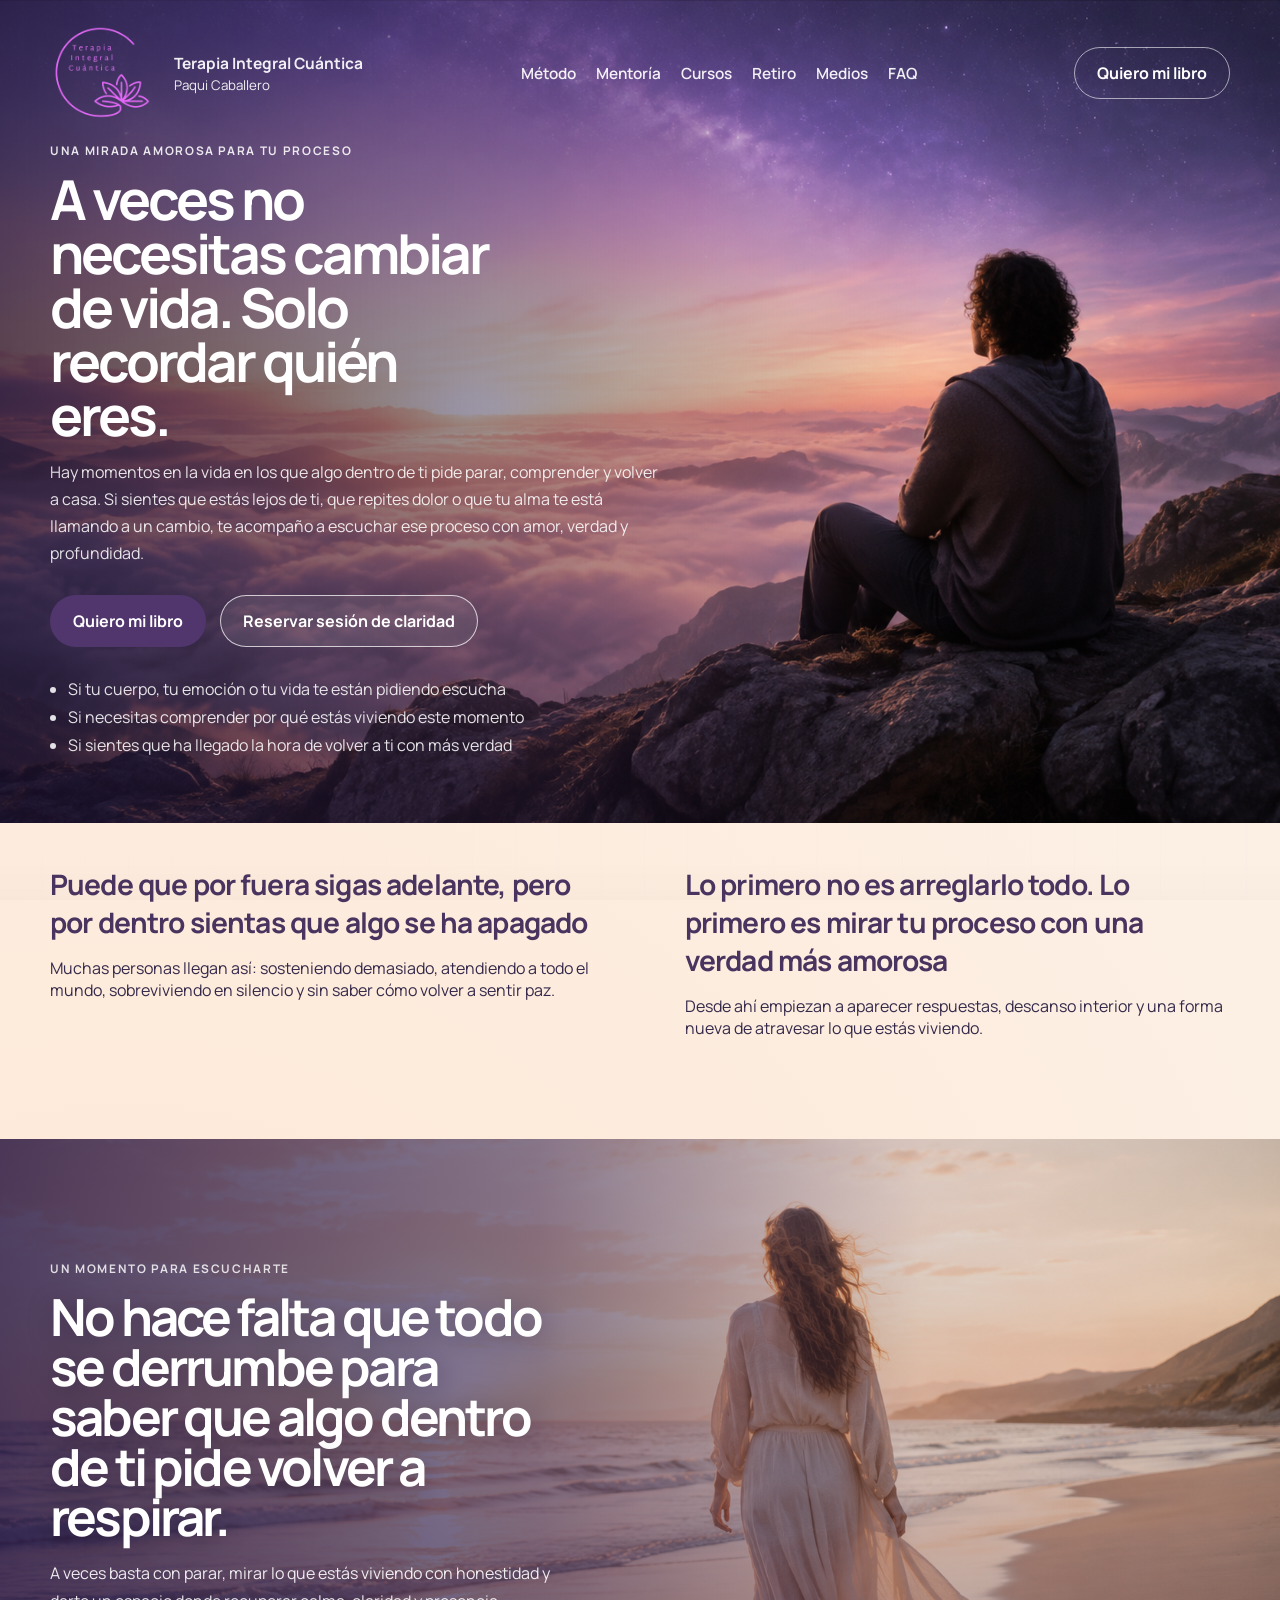
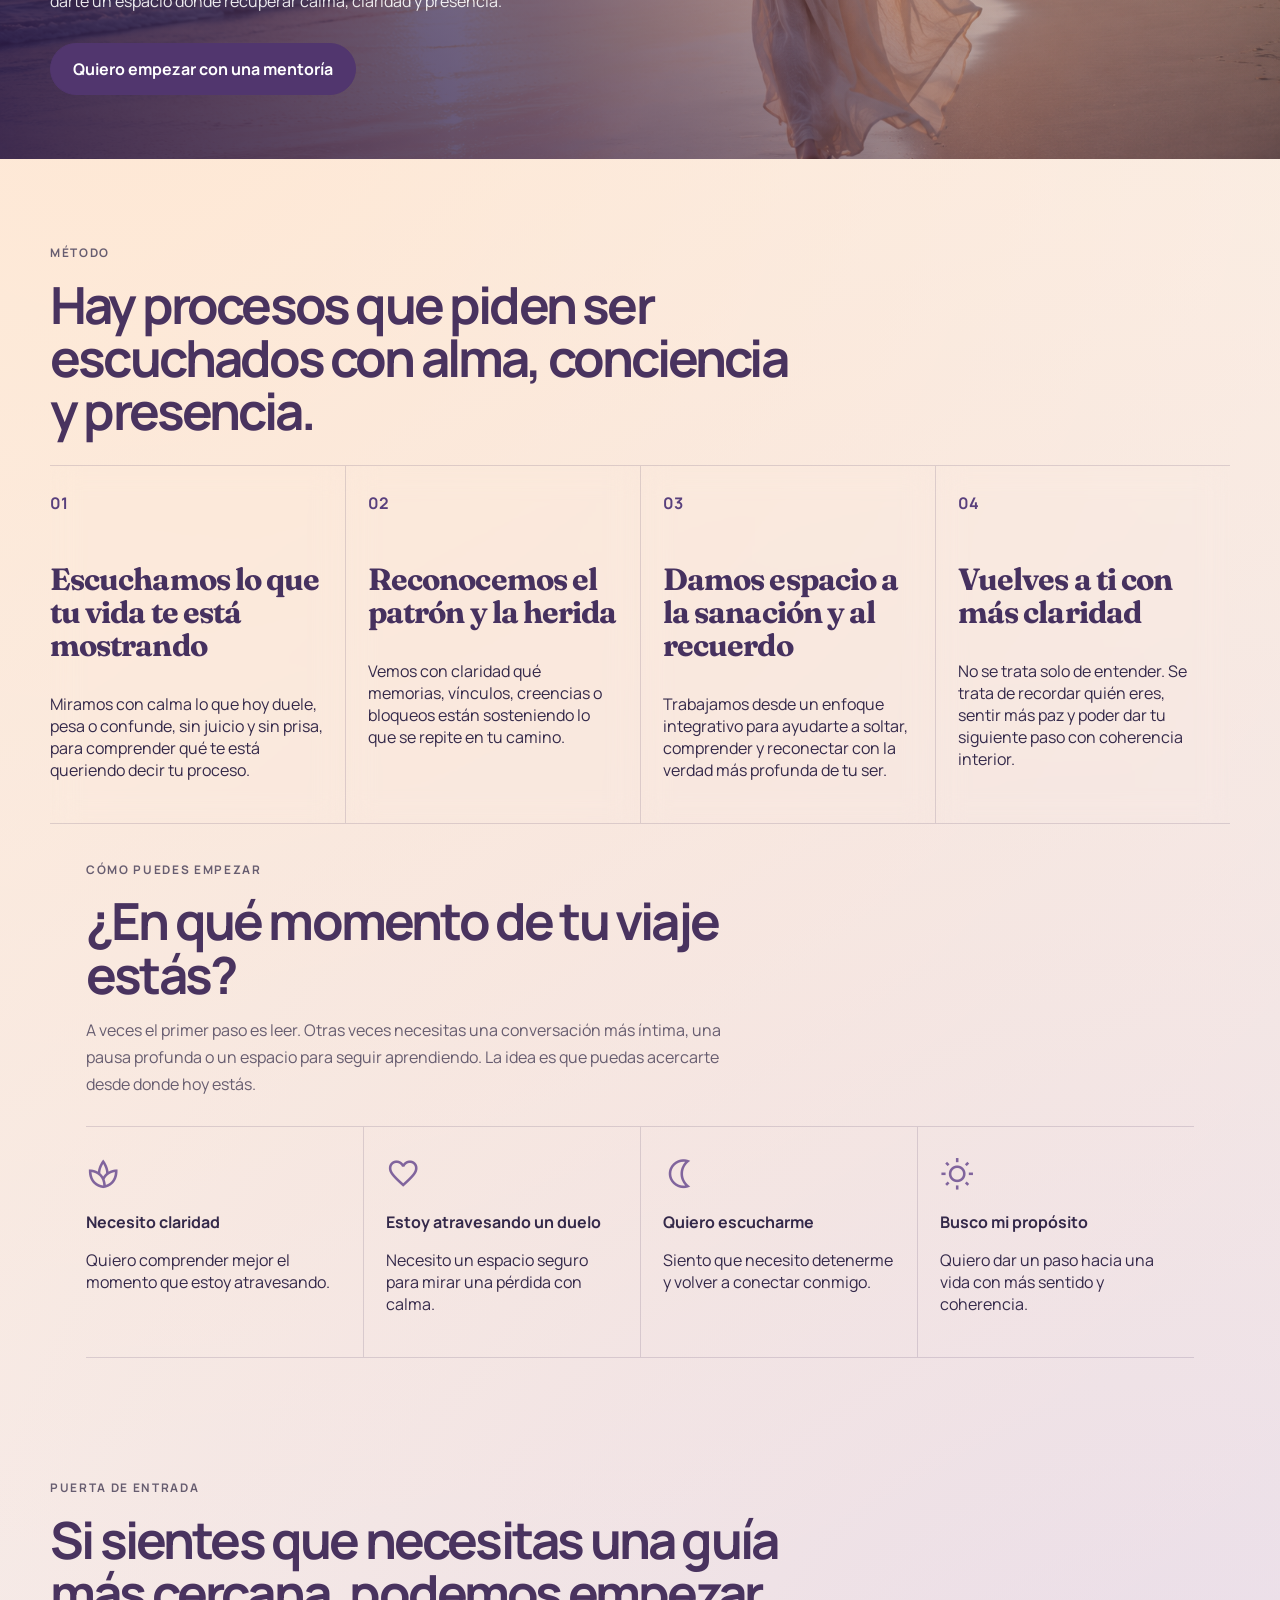
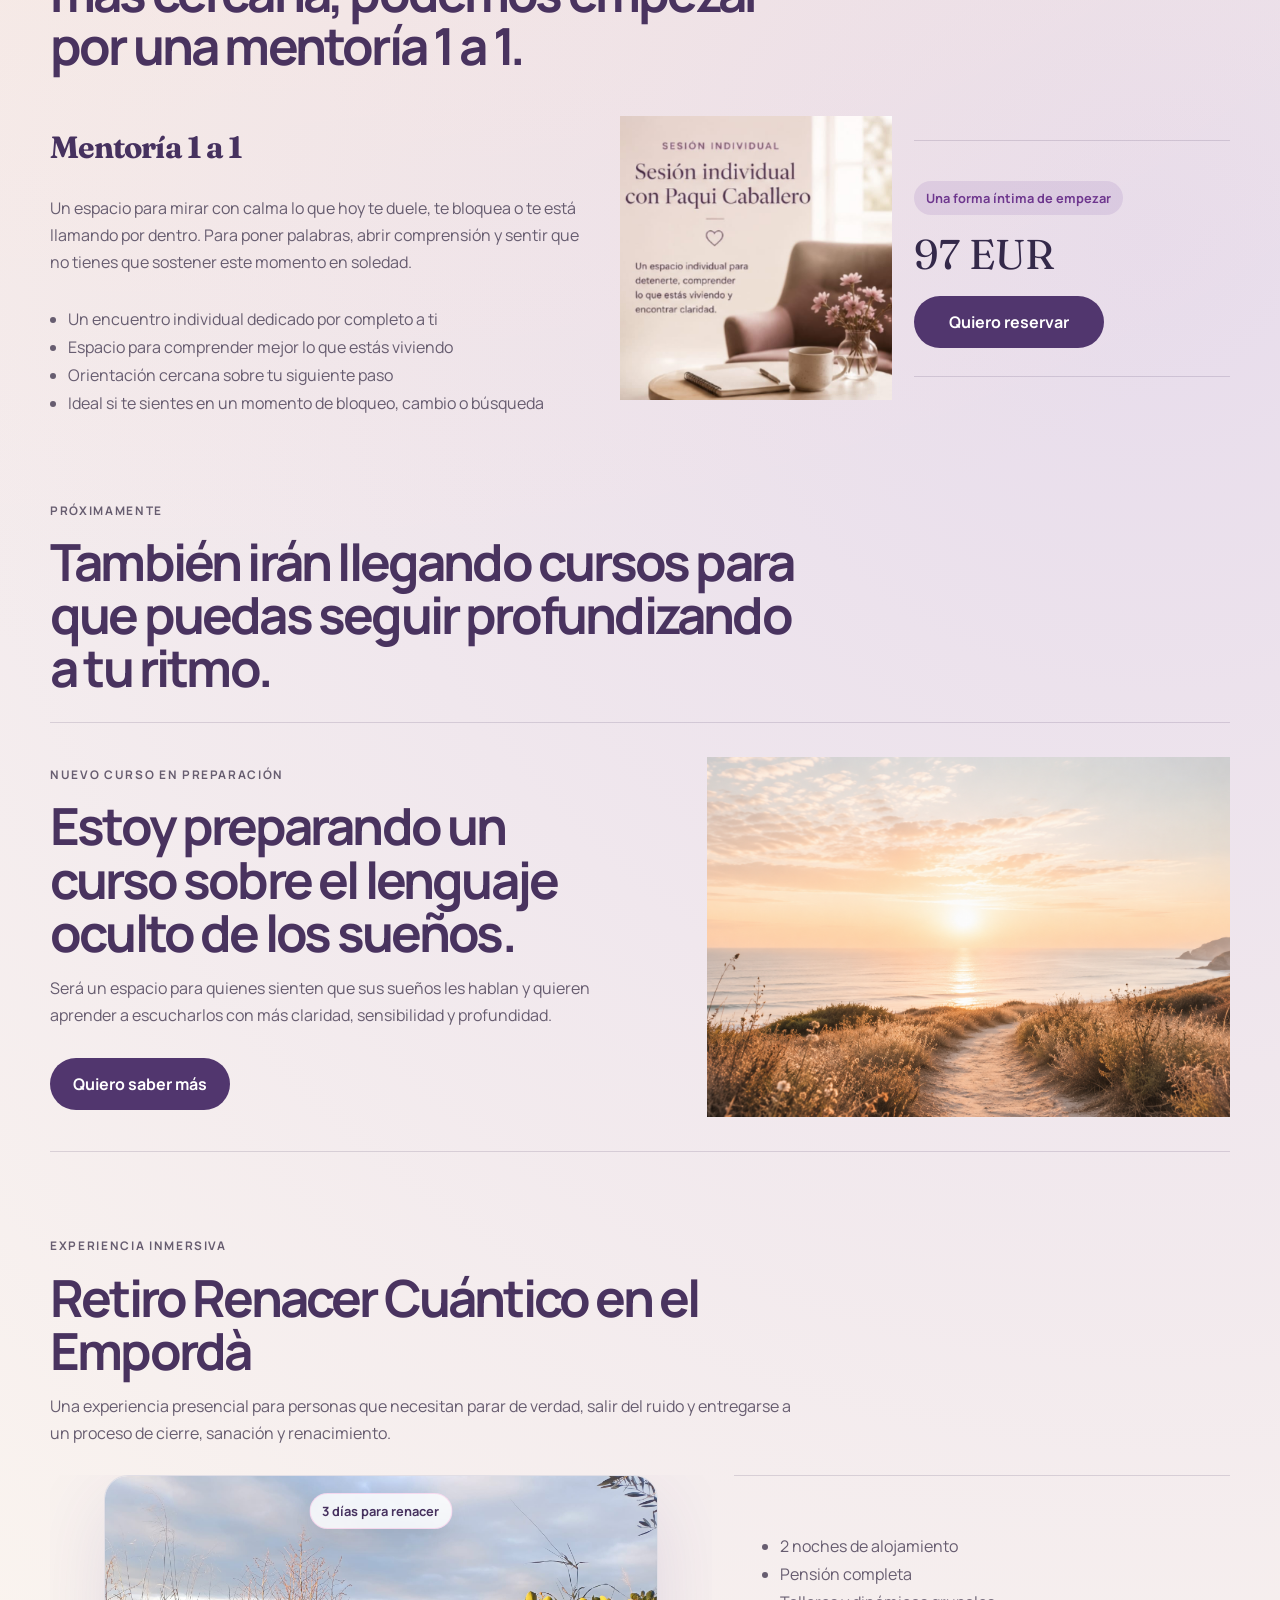
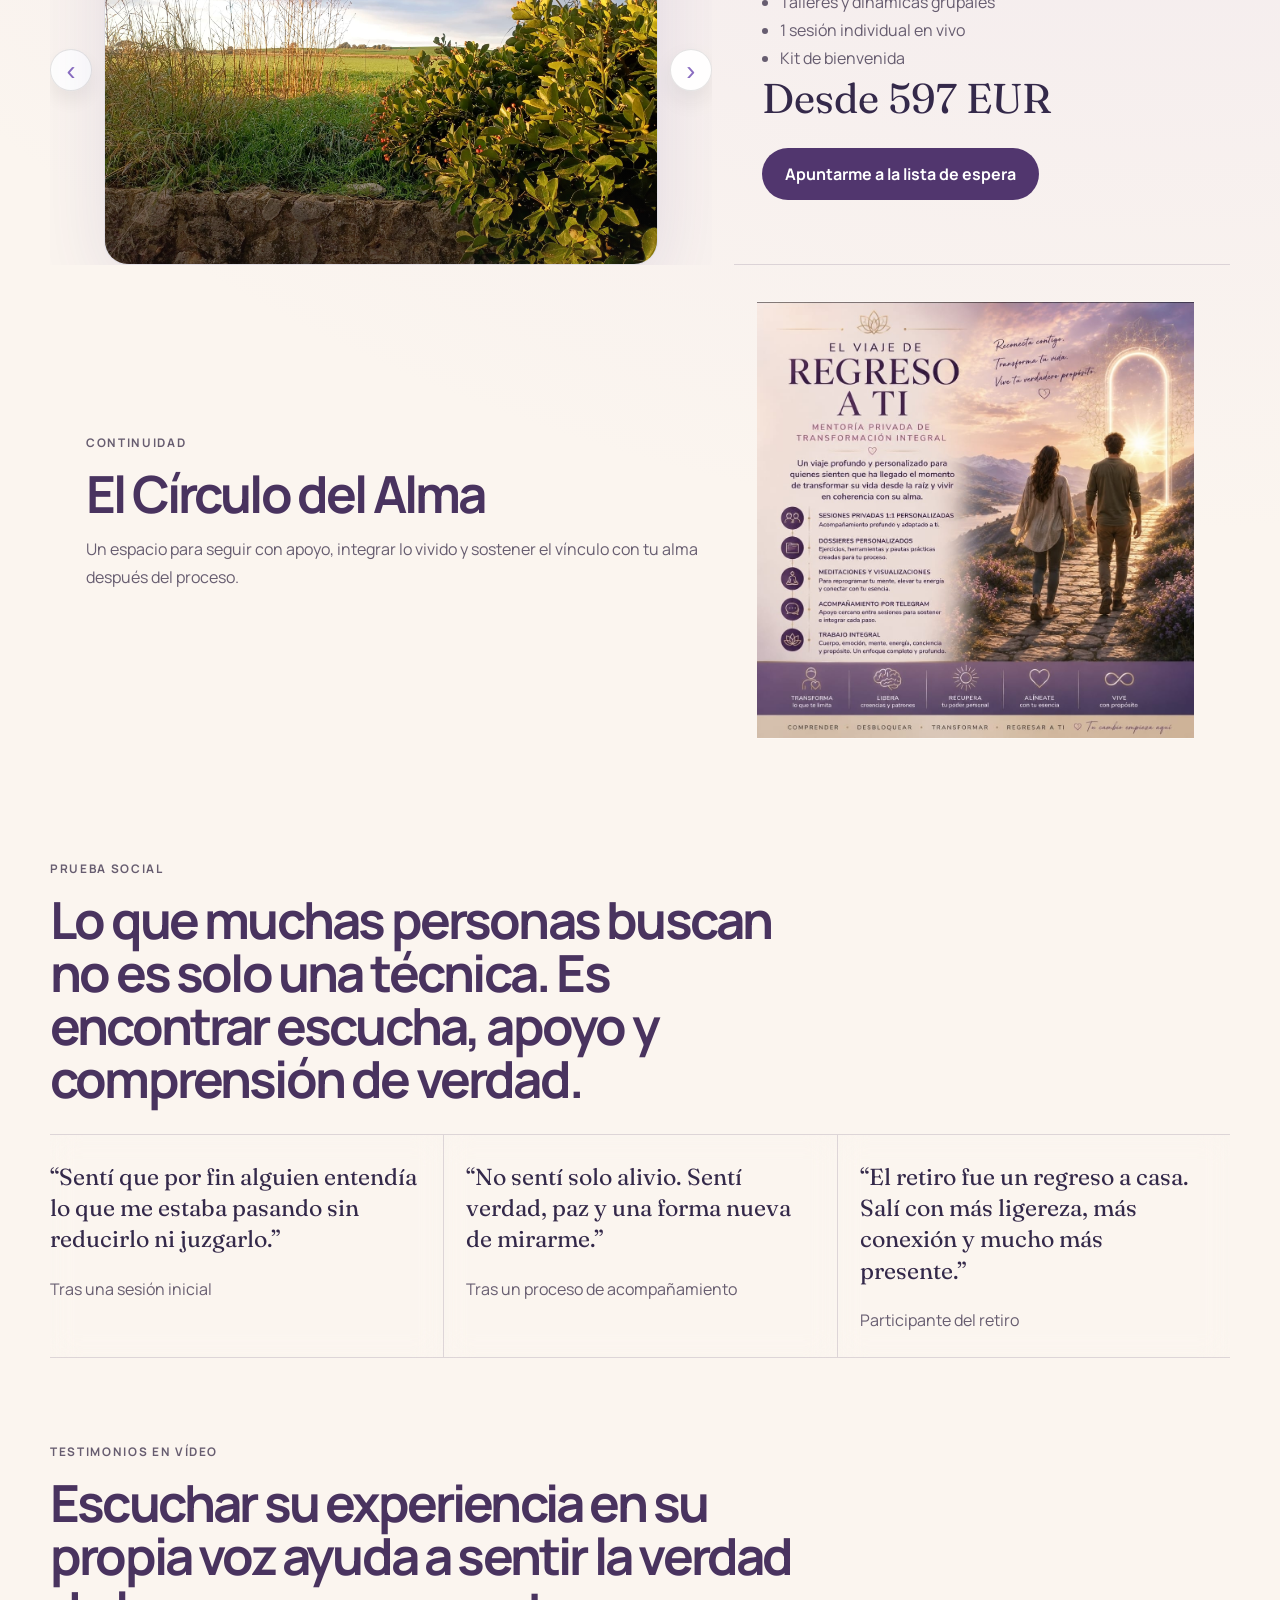
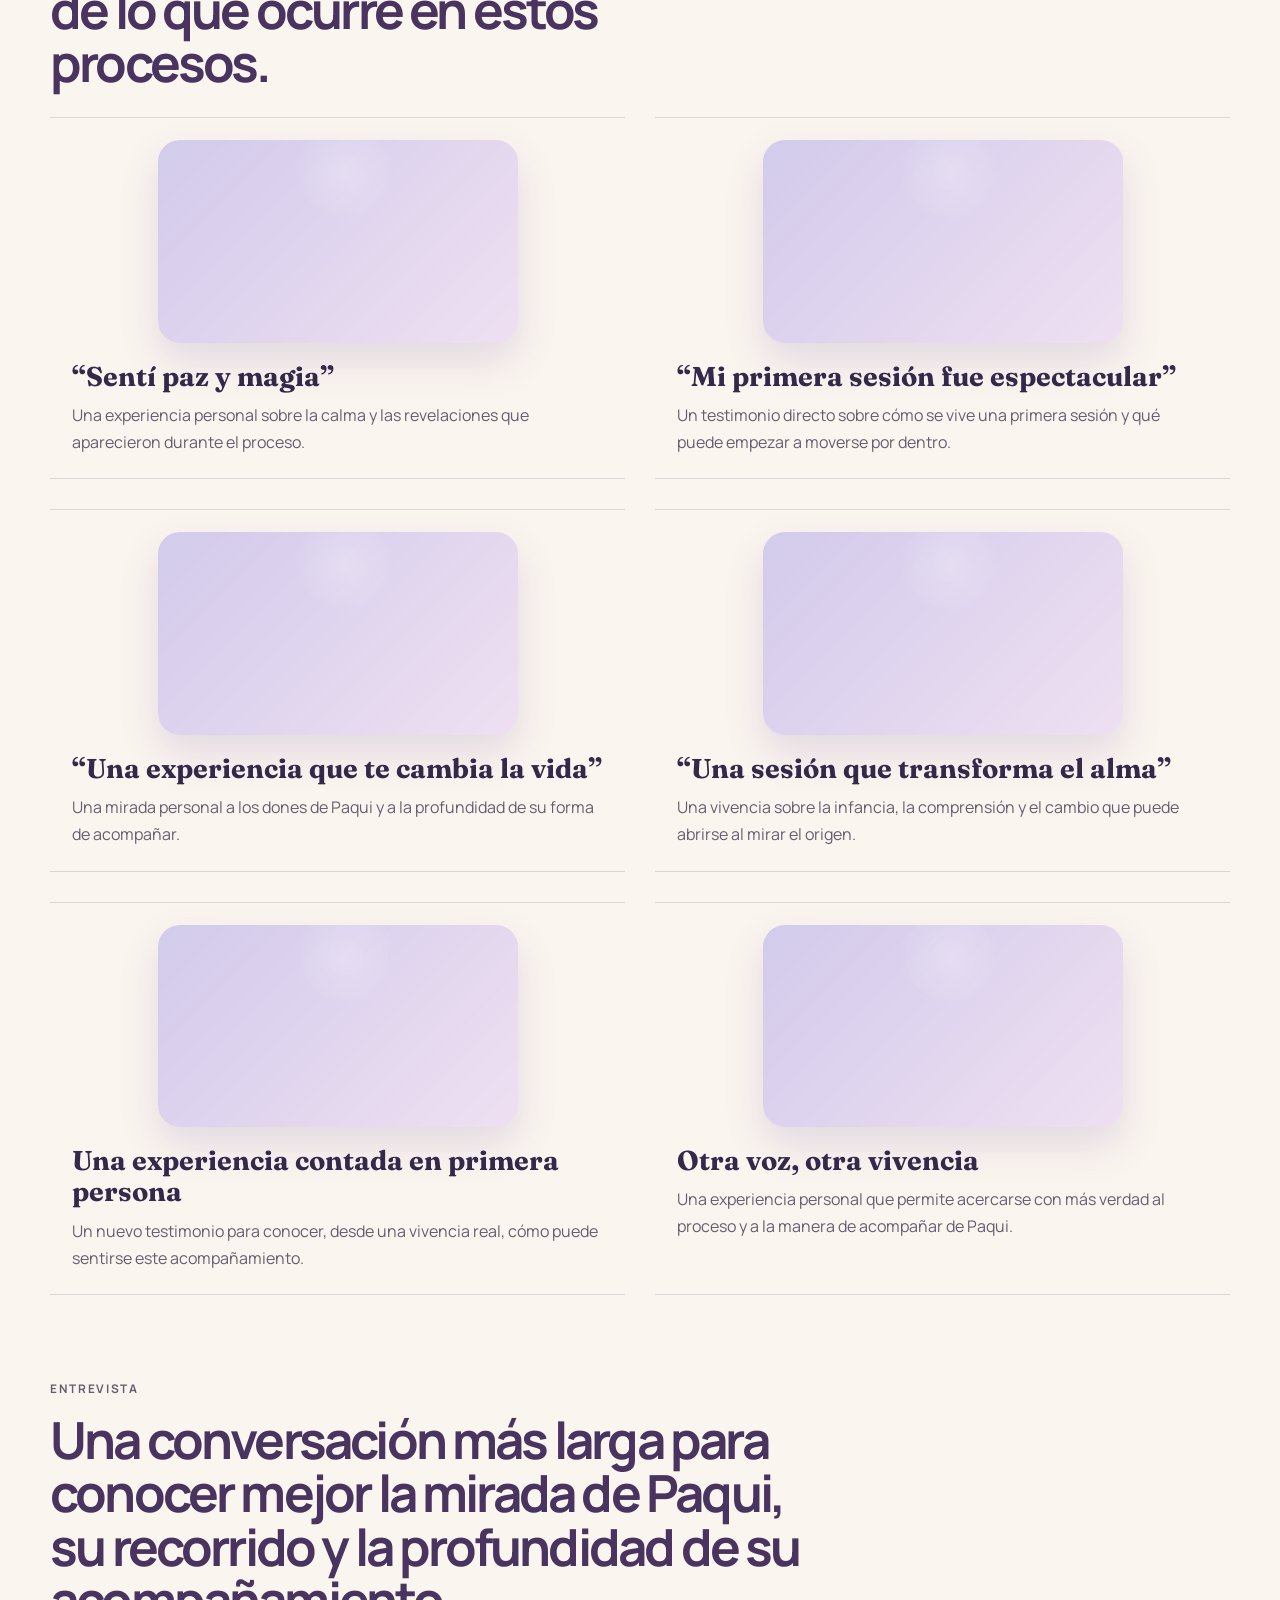
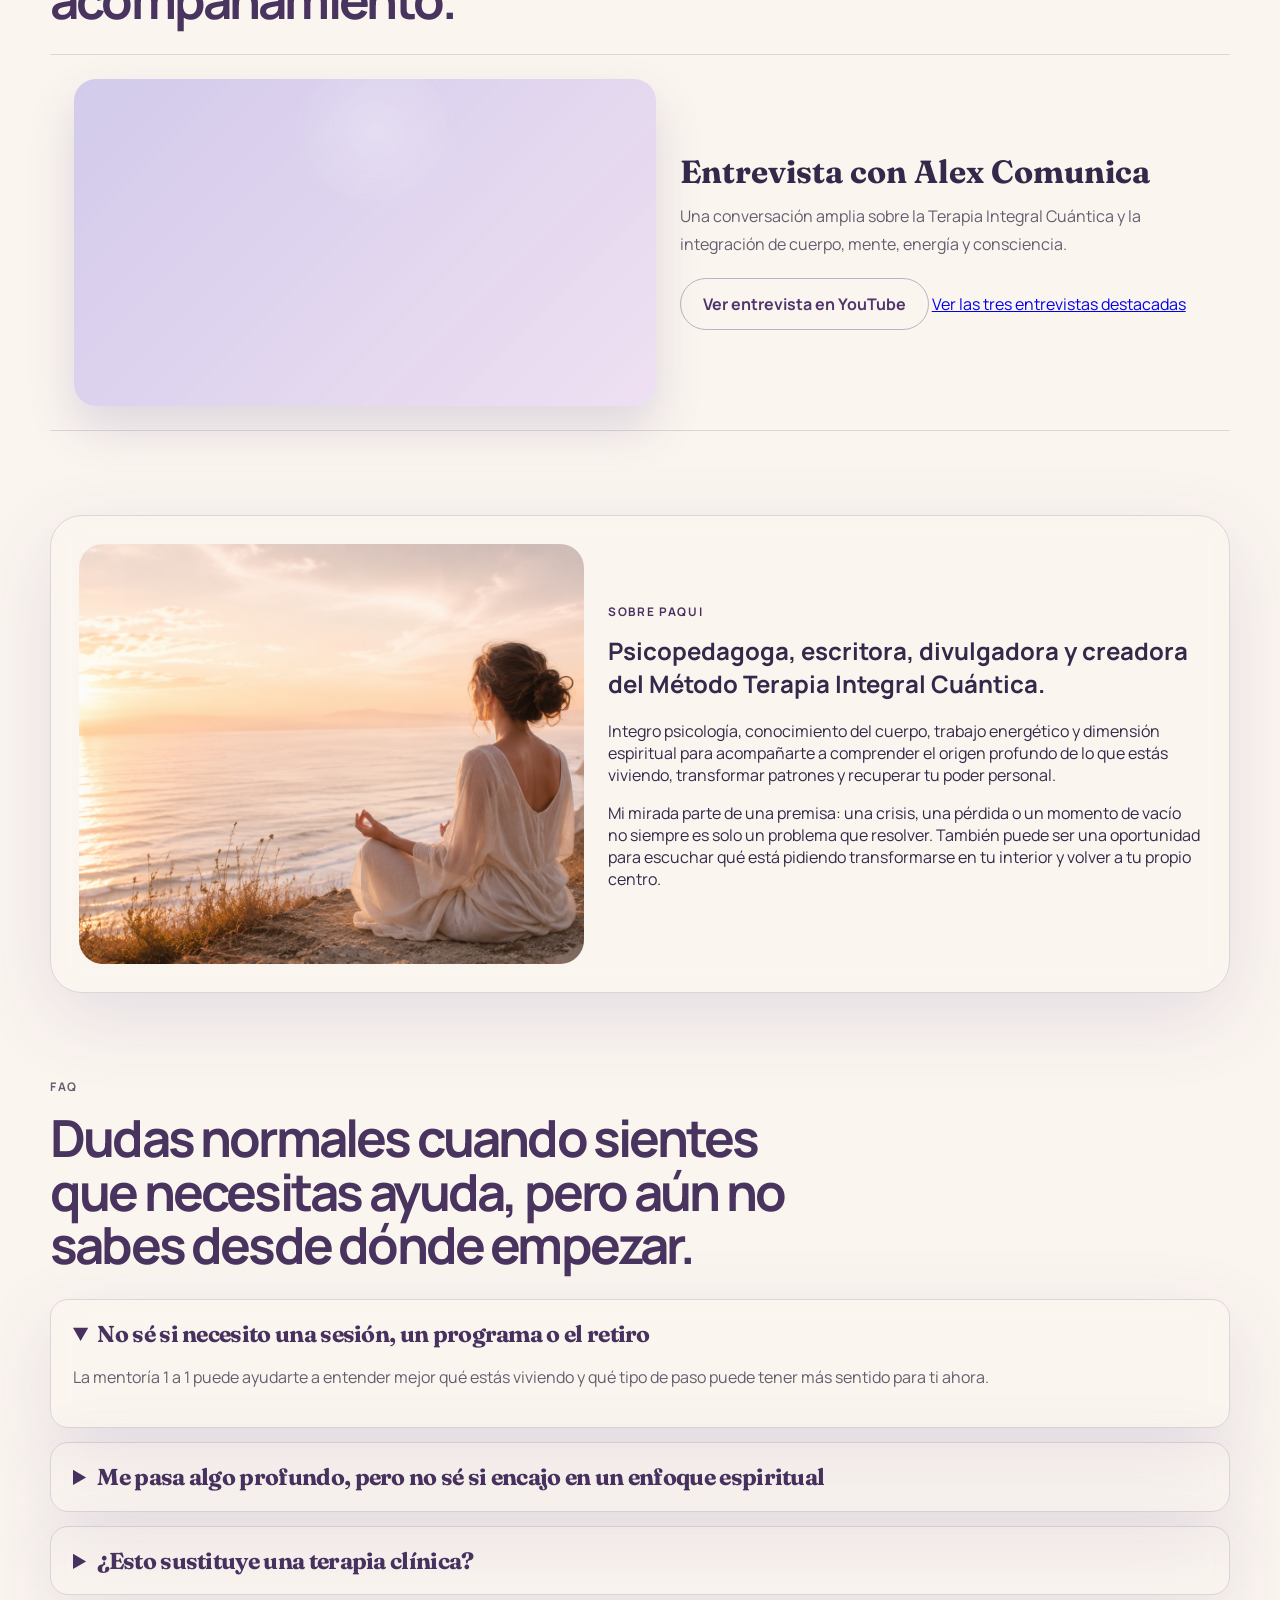
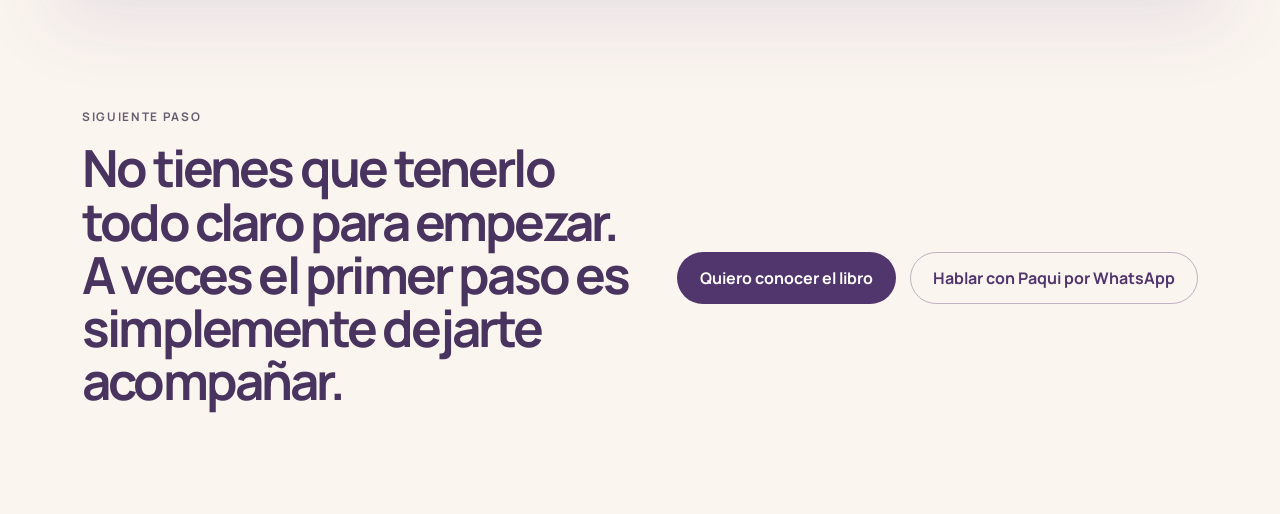
==== commit 911b5cb7: "Add two testimonial shorts" ====
--- a/index.html
+++ b/index.html
@@ -358,6 +358,34 @@
             <h3>“Una sesión que transforma el alma”</h3>
             <p>Una vivencia sobre la infancia, la comprensión y el cambio que puede abrirse al mirar el origen.</p>
           </article>
+          <article class="video-testimonial-card">
+            <div class="video-embed-wrap testimonial-short">
+              <iframe
+                src="https://www.youtube.com/embed/v01u3_mcE7I"
+                title="Testimonio sobre el acompañamiento de Paqui Caballero"
+                loading="lazy"
+                allow="accelerometer; autoplay; clipboard-write; encrypted-media; gyroscope; picture-in-picture; web-share"
+                referrerpolicy="strict-origin-when-cross-origin"
+                allowfullscreen
+              ></iframe>
+            </div>
+            <h3>Una experiencia contada en primera persona</h3>
+            <p>Un nuevo testimonio para conocer, desde una vivencia real, cómo puede sentirse este acompañamiento.</p>
+          </article>
+          <article class="video-testimonial-card">
+            <div class="video-embed-wrap testimonial-short">
+              <iframe
+                src="https://www.youtube.com/embed/xT2sp-DXKPw"
+                title="Experiencia personal con Paqui Caballero"
+                loading="lazy"
+                allow="accelerometer; autoplay; clipboard-write; encrypted-media; gyroscope; picture-in-picture; web-share"
+                referrerpolicy="strict-origin-when-cross-origin"
+                allowfullscreen
+              ></iframe>
+            </div>
+            <h3>Otra voz, otra vivencia</h3>
+            <p>Una experiencia personal que permite acercarse con más verdad al proceso y a la manera de acompañar de Paqui.</p>
+          </article>
         </div>
       </section>
 
--- a/styles.css
+++ b/styles.css
@@ -1528,14 +1528,14 @@
 
 .video-testimonial-grid {
   display: grid;
-  grid-template-columns: repeat(4, minmax(0, 1fr));
-  gap: 22px;
+  grid-template-columns: repeat(2, minmax(0, 1fr));
+  gap: 30px;
 }
 
 .testimonial-short {
   aspect-ratio: 9 / 16;
-  width: min(100%, 293px);
-  max-height: 520px;
+  width: min(100%, 360px);
+  max-height: 640px;
   margin-inline: auto;
 }
 
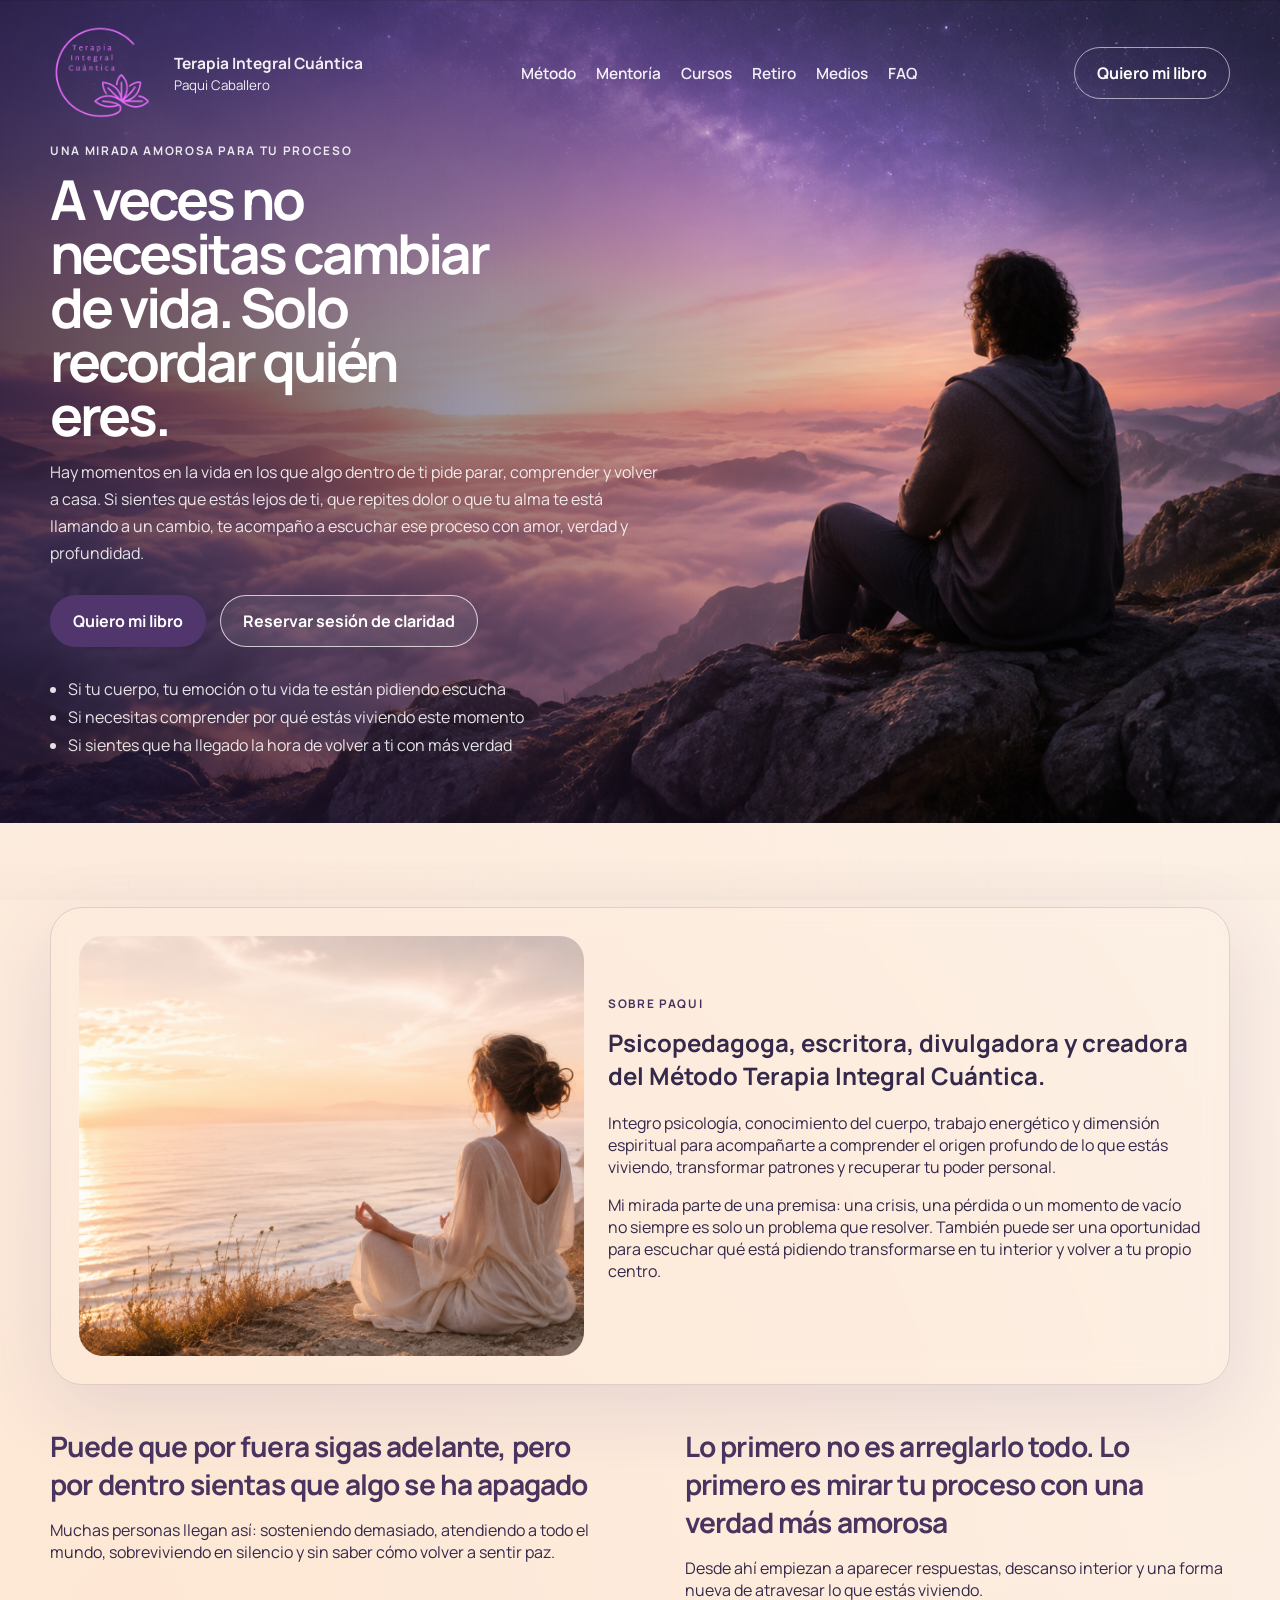
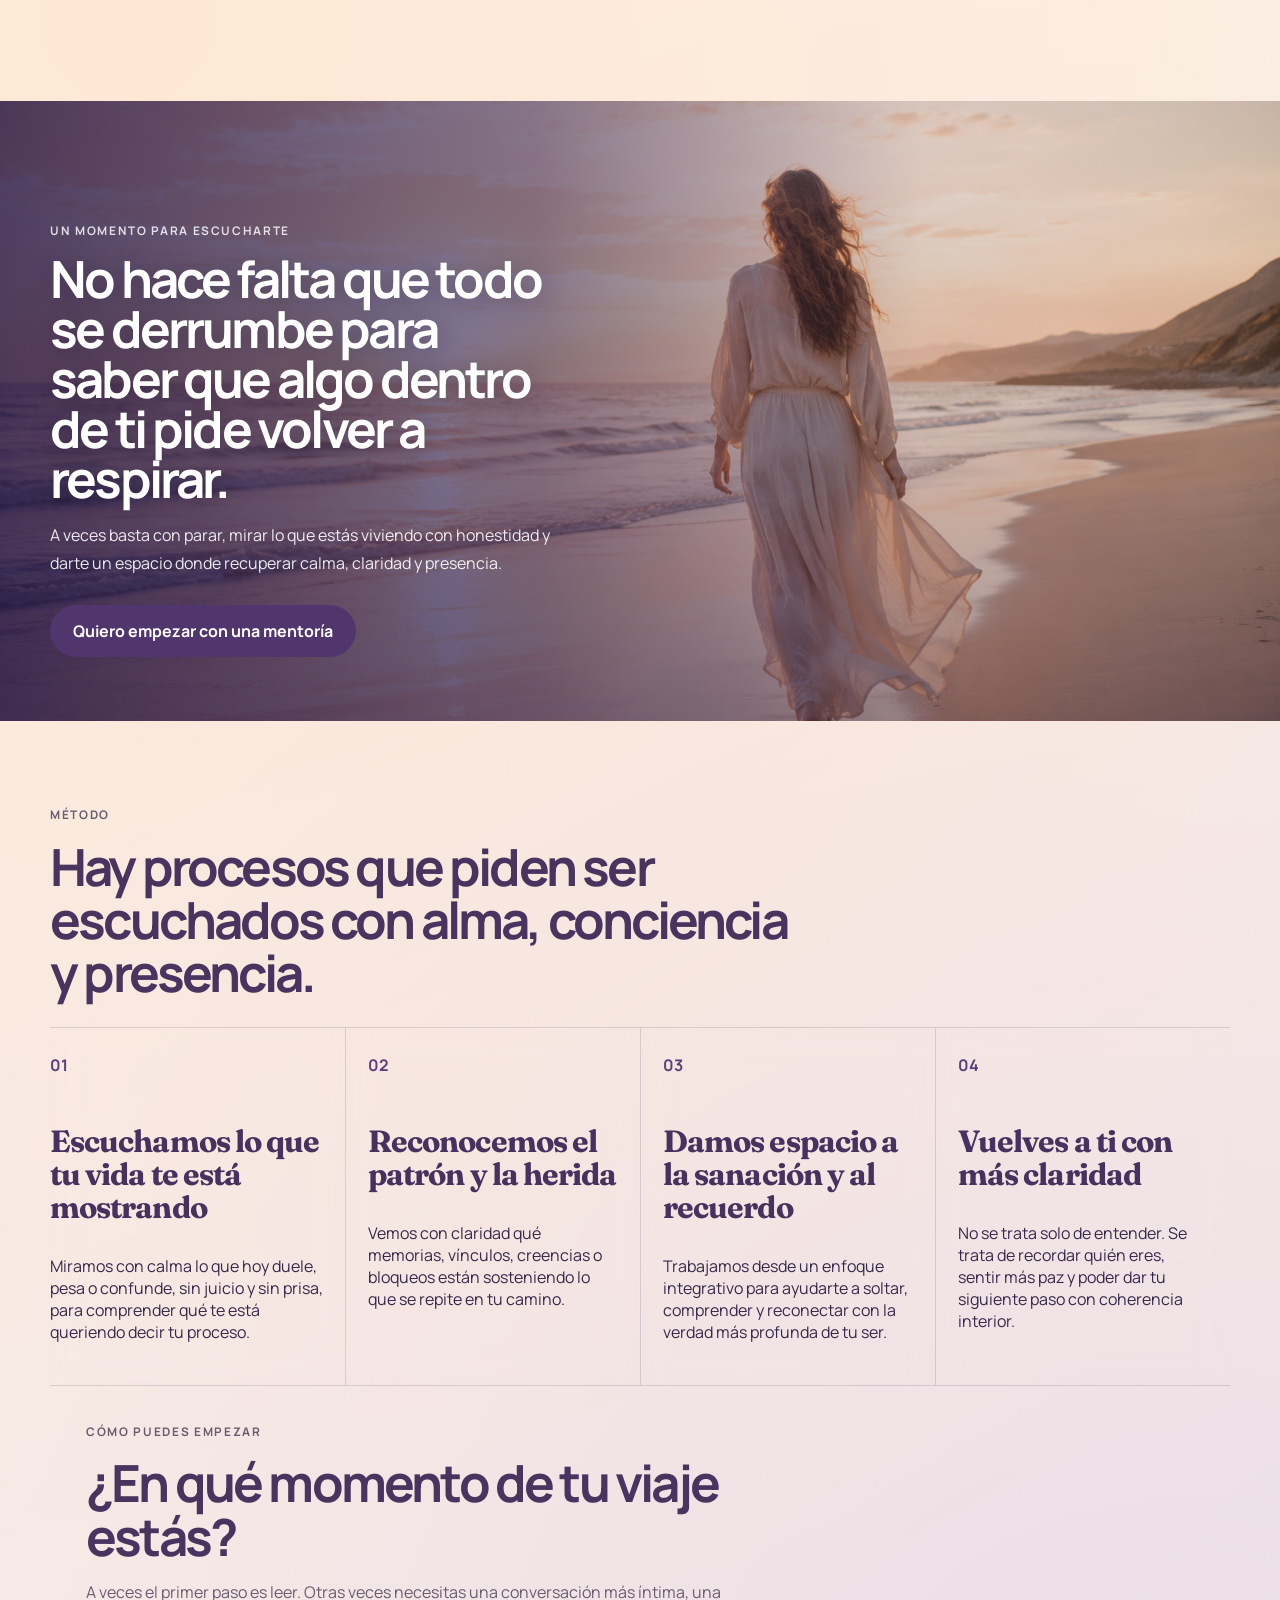
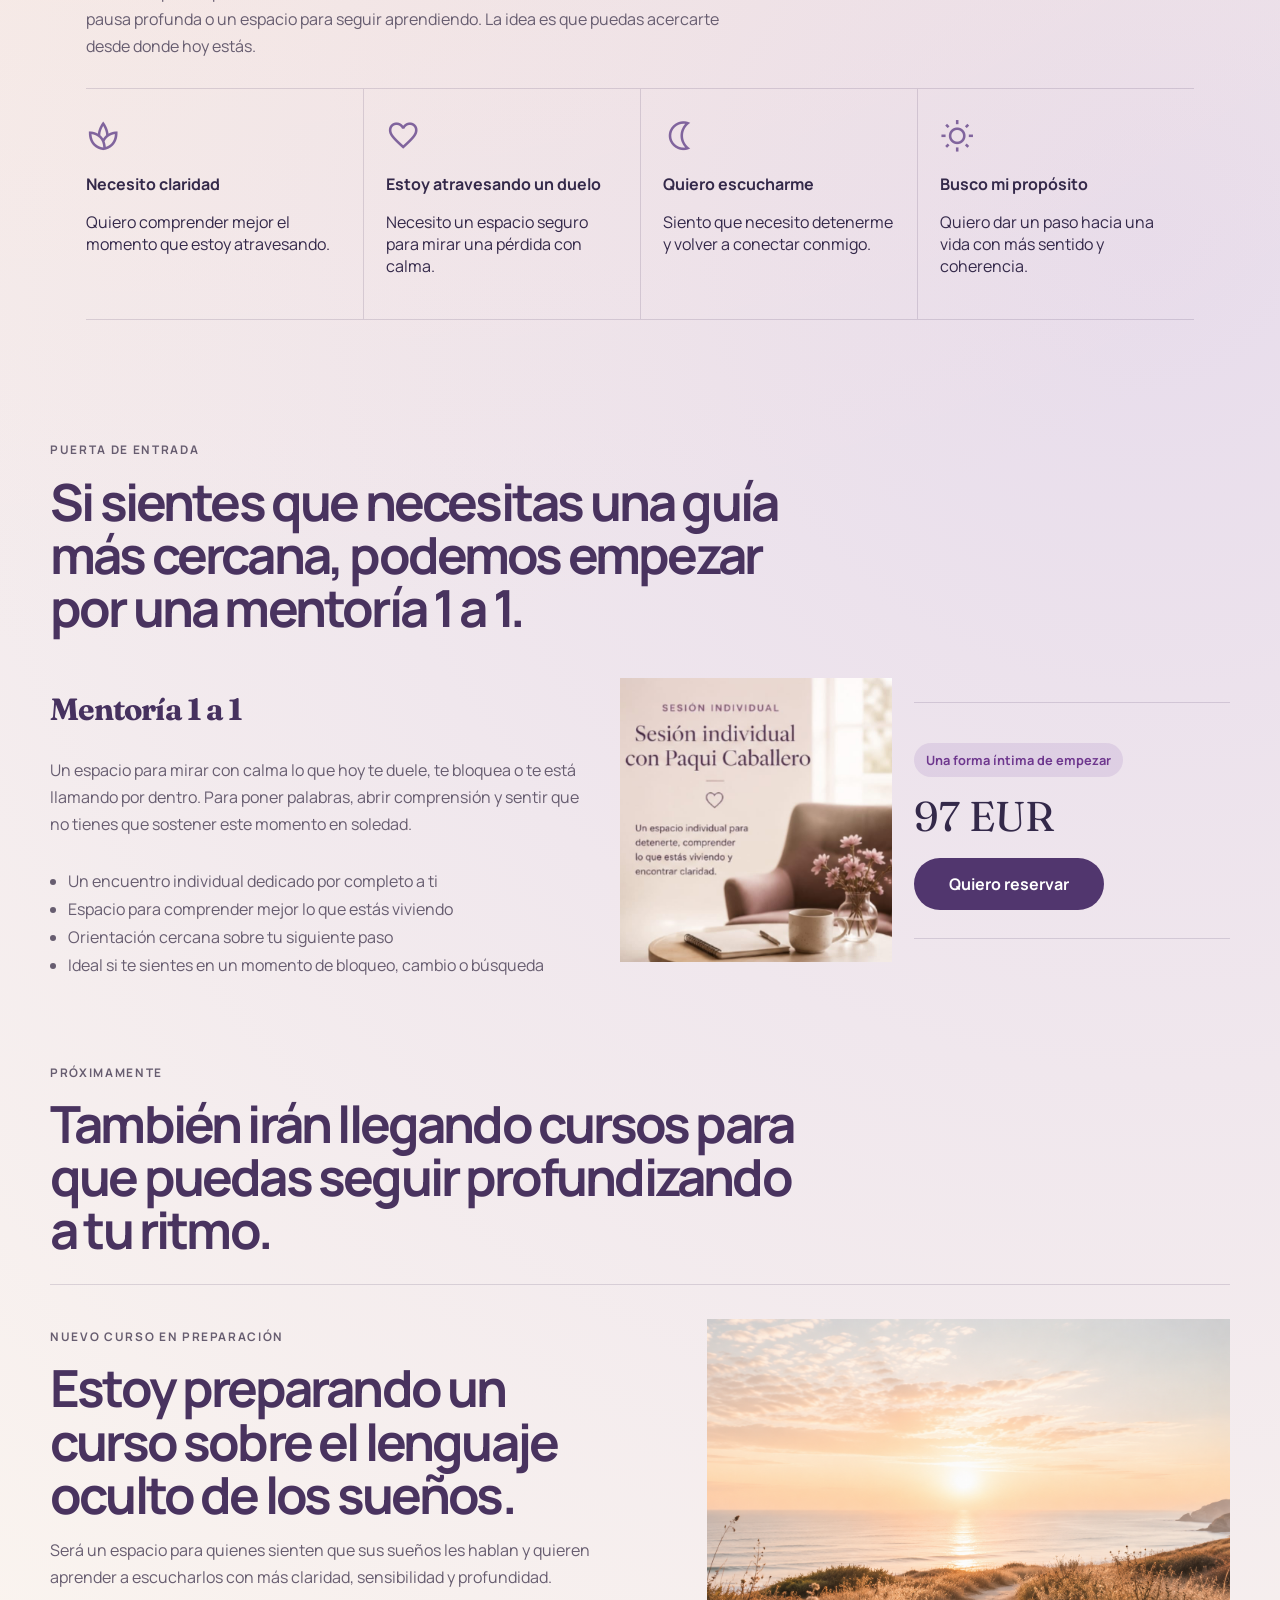
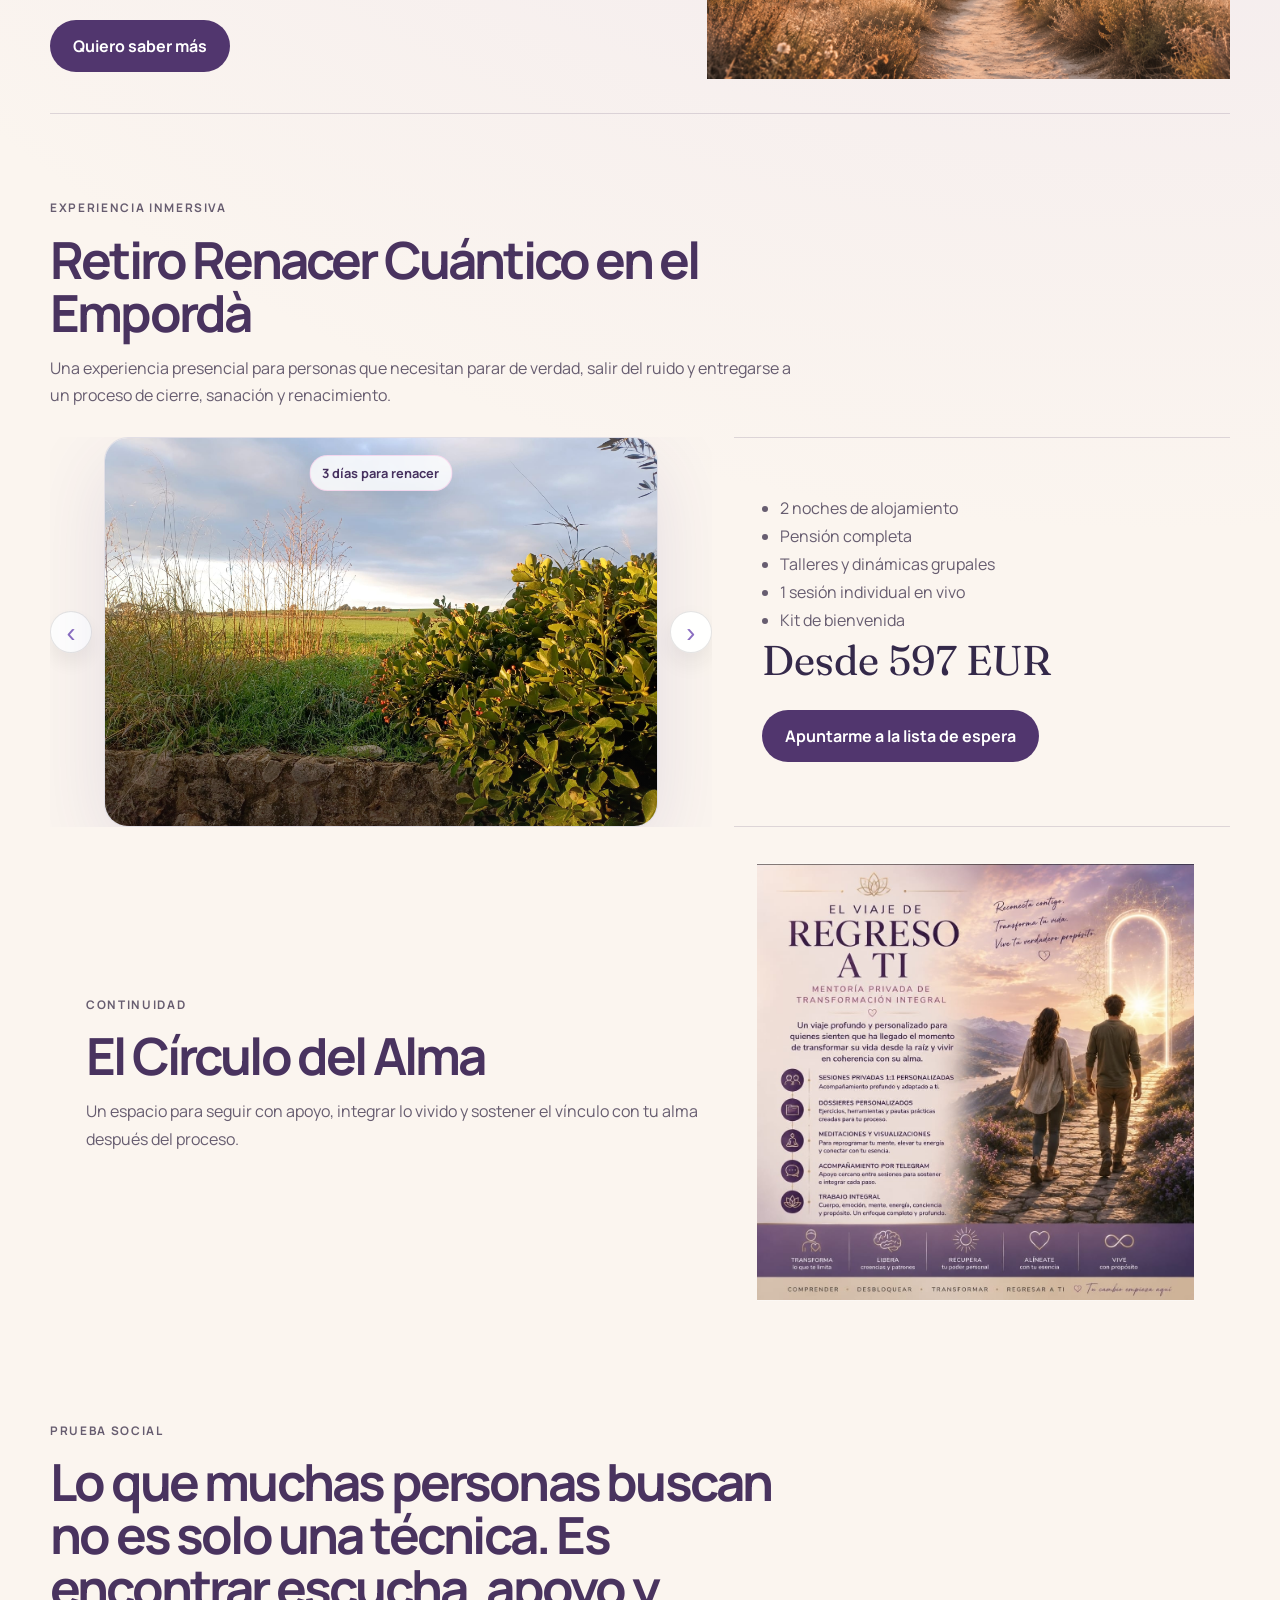
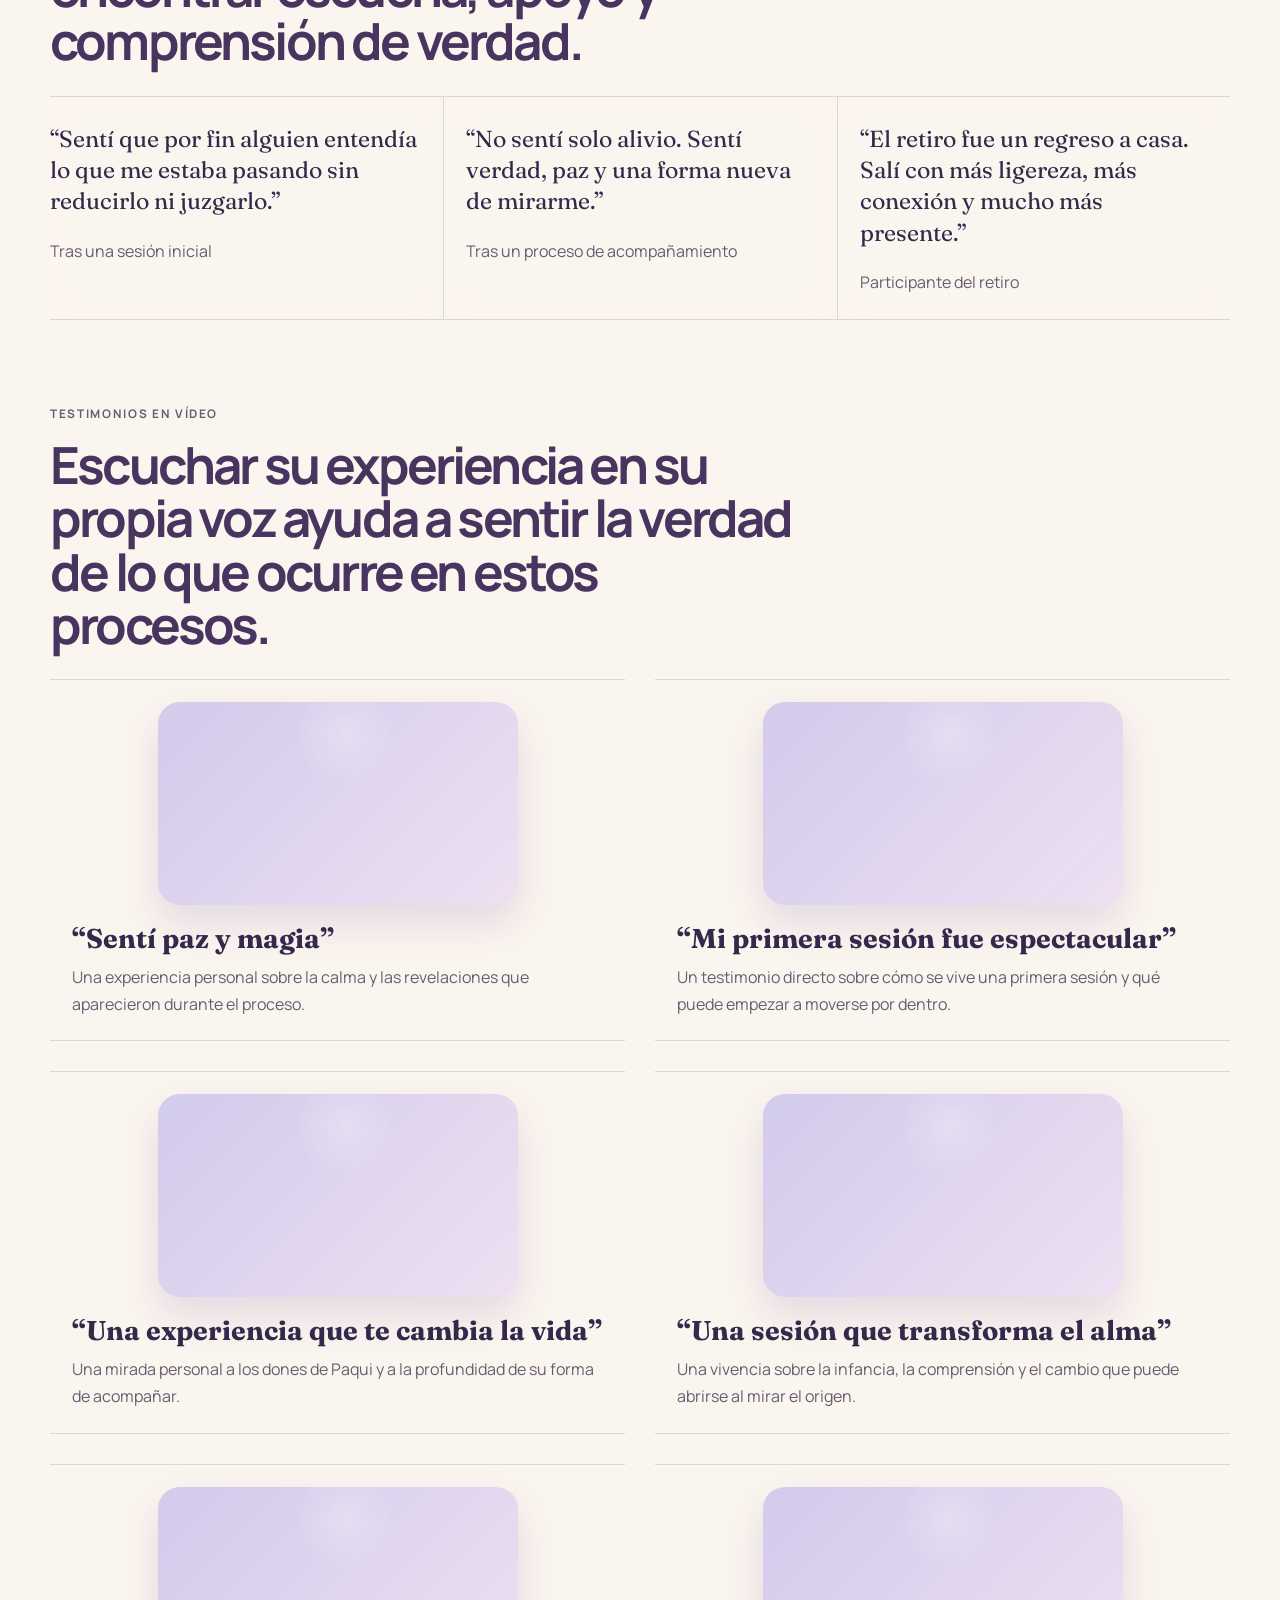
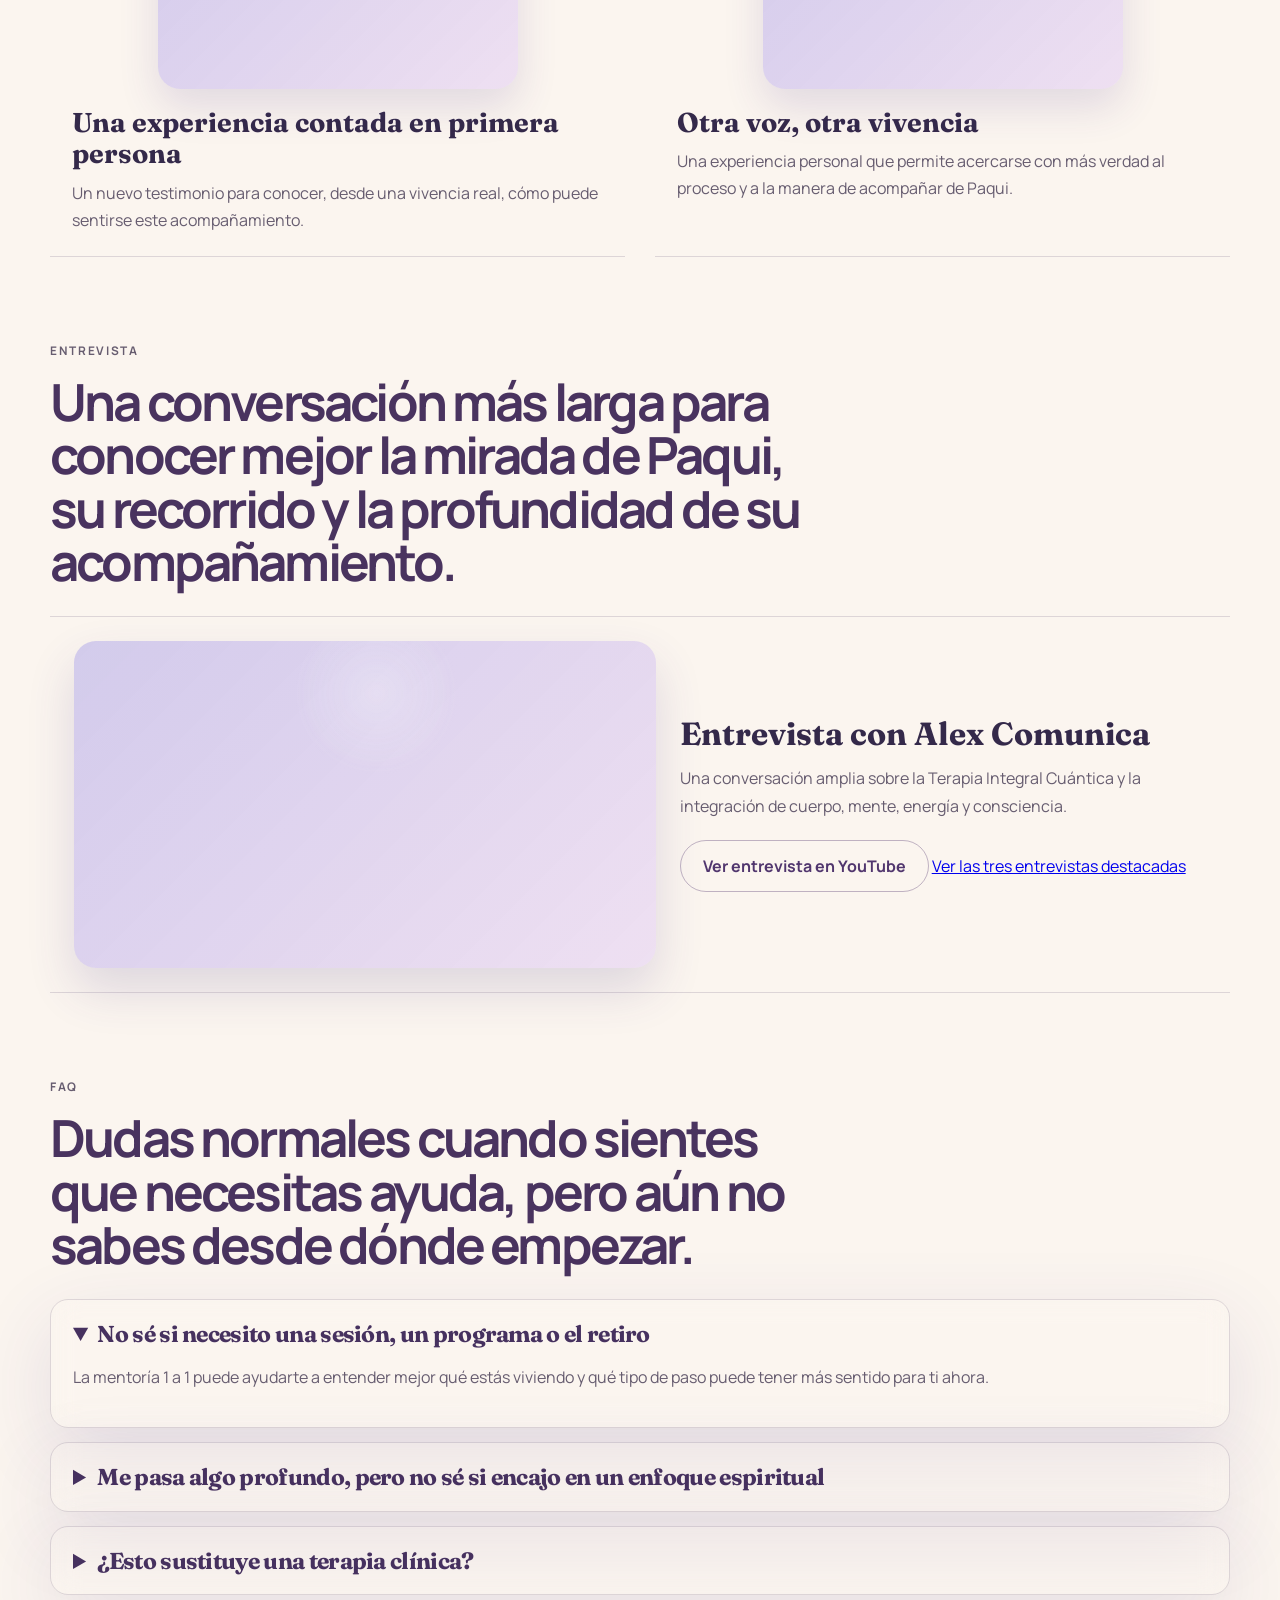
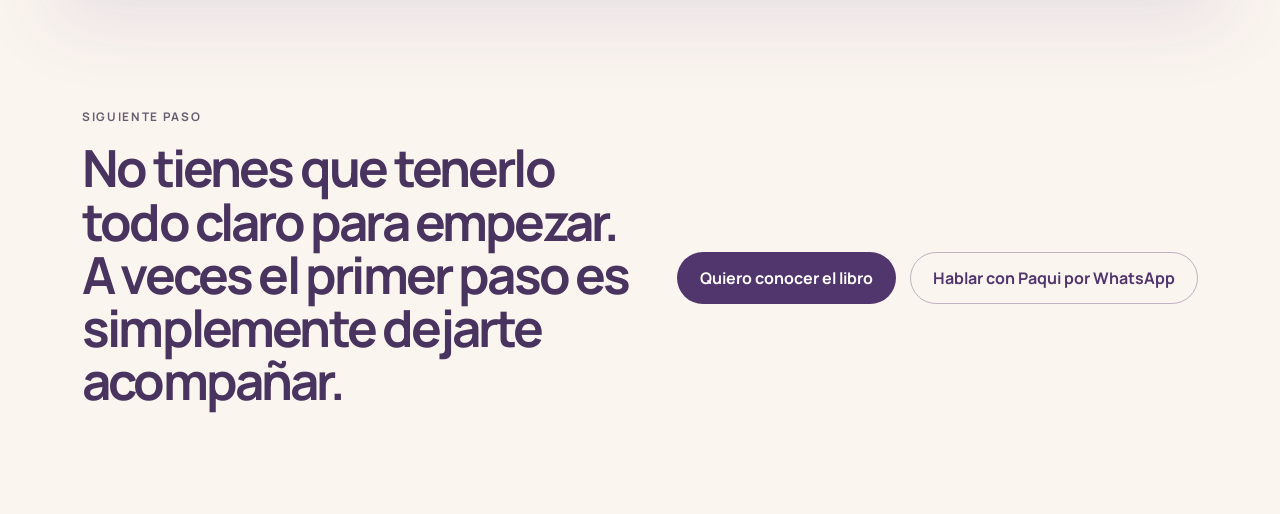
==== commit f785fc72: "Move Paqui profile below hero" ====
--- a/index.html
+++ b/index.html
@@ -75,6 +75,24 @@
         </aside>
       </section>
 
+      <section class="section visual-quote-section">
+        <div class="visual-quote-card">
+          <div class="visual-quote-image">
+            <img src="./assets/nueva-imagen/pausa-frente-al-mar.png" alt="Persona sentada frente al mar en un momento de calma">
+          </div>
+          <div class="visual-quote-copy">
+            <p class="eyebrow">Sobre Paqui</p>
+            <h2>Psicopedagoga, escritora, divulgadora y creadora del Método Terapia Integral Cuántica.</h2>
+            <p>
+              Integro psicología, conocimiento del cuerpo, trabajo energético y dimensión espiritual para acompañarte a comprender el origen profundo de lo que estás viviendo, transformar patrones y recuperar tu poder personal.
+            </p>
+            <p>
+              Mi mirada parte de una premisa: una crisis, una pérdida o un momento de vacío no siempre es solo un problema que resolver. También puede ser una oportunidad para escuchar qué está pidiendo transformarse en tu interior y volver a tu propio centro.
+            </p>
+          </div>
+        </div>
+      </section>
+
       <section class="trust-strip">
         <div>
           <strong>Puede que por fuera sigas adelante, pero por dentro sientas que algo se ha apagado</strong>
@@ -412,24 +430,6 @@
             </p>
             <a class="button button-secondary" href="https://youtu.be/lkwGRe4aRCY?si=7szPfKAEoZI1-rS_" target="_blank" rel="noreferrer">Ver entrevista en YouTube</a>
             <a class="text-link" href="./medios.html">Ver las tres entrevistas destacadas</a>
-          </div>
-        </div>
-      </section>
-
-      <section class="section visual-quote-section">
-        <div class="visual-quote-card">
-          <div class="visual-quote-image">
-            <img src="./assets/nueva-imagen/pausa-frente-al-mar.png" alt="Persona sentada frente al mar en un momento de calma">
-          </div>
-          <div class="visual-quote-copy">
-            <p class="eyebrow">Sobre Paqui</p>
-            <h2>Psicopedagoga, escritora, divulgadora y creadora del Método Terapia Integral Cuántica.</h2>
-            <p>
-              Integro psicología, conocimiento del cuerpo, trabajo energético y dimensión espiritual para acompañarte a comprender el origen profundo de lo que estás viviendo, transformar patrones y recuperar tu poder personal.
-            </p>
-            <p>
-              Mi mirada parte de una premisa: una crisis, una pérdida o un momento de vacío no siempre es solo un problema que resolver. También puede ser una oportunidad para escuchar qué está pidiendo transformarse en tu interior y volver a tu propio centro.
-            </p>
           </div>
         </div>
       </section>
